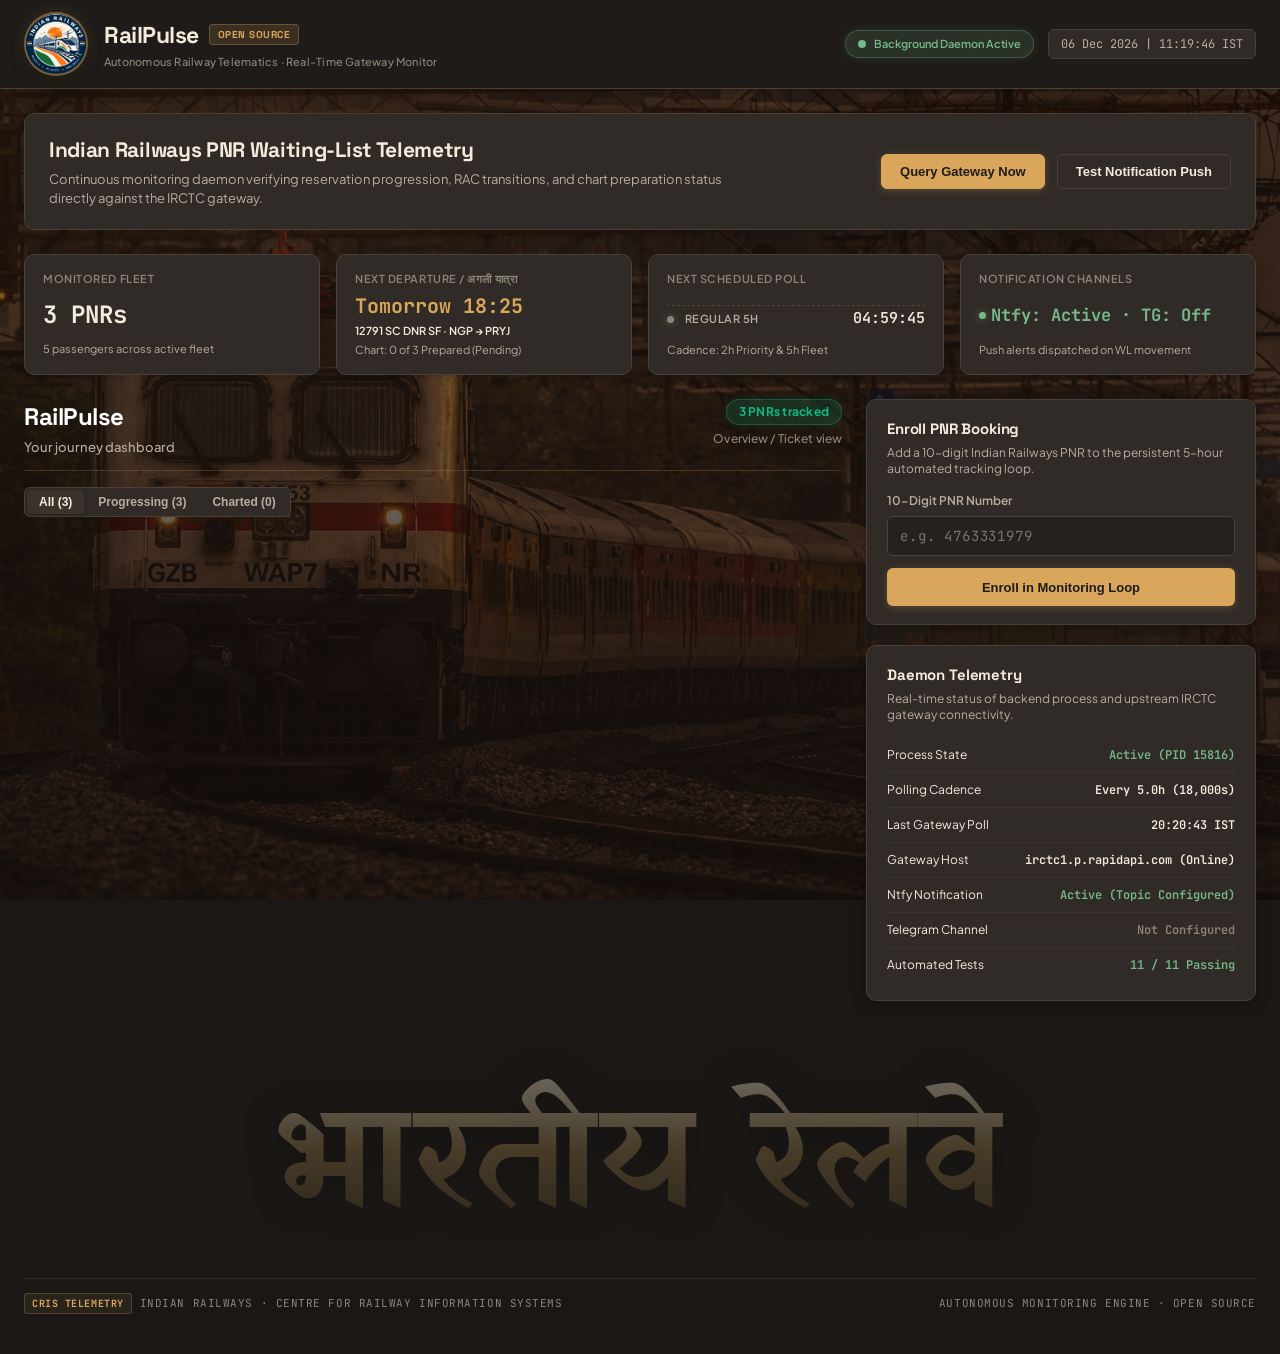
==== static/index.html @ 1b4af3bf "feat(telemetry): dual countdown timers (2h priority & 5h regular) with reload persistence" ====
<!DOCTYPE html>
<html lang="en">
<head>
  <meta charset="utf-8" />
  <meta name="viewport" content="width=device-width, initial-scale=1, shrink-to-fit=no" />
  <title>RailPulse — Autonomous Railway Telematics & PNR Monitor</title>
  <meta name="description" content="Production-grade autonomous telemetry and waiting-list progression monitor for Indian Railways." />
  <link rel="icon" href="/favicon.png" type="image/png" />
  <link rel="icon" href="/favicon.ico" type="image/x-icon" />
  <link rel="apple-touch-icon" href="/favicon.png" />
  <link rel="preconnect" href="https://fonts.googleapis.com">
  <link rel="preconnect" href="https://fonts.gstatic.com" crossorigin>
  <link href="https://fonts.googleapis.com/css2?family=Space+Grotesk:wght@500;600;700&family=Plus+Jakarta+Sans:wght@400;500;600;700;800&family=JetBrains+Mono:wght@400;500;600;700&family=Yatra+One&family=Noto+Sans+Devanagari:wght@400;600;700;800;900&family=Arimo:wght@400;700&family=Special+Elite&family=DotGothic16&display=swap" rel="stylesheet">
  <style>
    :root {
      /* Exact Warm Charcoal Palette */
      --bg-page: #24211E;
      --bg-header: #1E1B18;
      --bg-panel: #302B26;
      --bg-elevated: #3A332C;
      --border: #494037;
      --border-subtle: #3A332C;
      --text-primary: #F4EBDD;
      --text-secondary: #B9ADA0;
      --text-muted: #8F8477;
      --primary: #D9A65B;
      --primary-hover: #E5B66F;
      --primary-glow: rgba(217, 166, 91, 0.12);
      --status-healthy: #76B88A;
      --status-healthy-bg: rgba(118, 184, 138, 0.14);
      --status-warning: #E2B86B;
      --status-warning-bg: rgba(226, 184, 107, 0.14);
      --status-error: #D97868;
      --status-error-bg: rgba(217, 120, 104, 0.14);
      --font-display: 'Space Grotesk', 'Plus Jakarta Sans', -apple-system, BlinkMacSystemFont, sans-serif;
      --font-sans: 'Plus Jakarta Sans', -apple-system, BlinkMacSystemFont, "Segoe UI", Roboto, sans-serif;
      --font-mono: 'JetBrains Mono', ui-monospace, SFMono-Regular, Menlo, Monaco, Consolas, monospace;
      --radius-sm: 6px;
      --radius-md: 10px;
      --radius-lg: 14px;
    }

    * {
      box-sizing: border-box;
      margin: 0;
      padding: 0;
    }

    body {
      background-color: #1A1715;
      color: var(--text-primary);
      font-family: var(--font-sans);
      min-height: 100vh;
      line-height: 1.5;
      -webkit-font-smoothing: antialiased;
      position: relative;
    }

    /* Fixed Cinematic Indian Railways Background (Still & Covered) */
    .railway-backdrop {
      position: fixed;
      top: 0;
      left: 0;
      width: 100vw;
      height: 100vh;
      z-index: -10;
      pointer-events: none;
      background-image: 
        linear-gradient(rgba(35, 22, 14, 0.60), rgba(24, 18, 14, 0.74)),
        radial-gradient(ellipse 900px 700px at 15% 15%, rgba(217, 166, 91, 0.12) 0%, transparent 70%),
        url('/static/assets/railway-background.jpg');
      background-size: cover;
      background-position: center center;
      background-repeat: no-repeat;
      transform: translate3d(0, 0, 0);
      will-change: transform;
    }

    @media (max-width: 768px) {
      .railway-backdrop {
        background-position: 28% center;
      }
    }

    /* Keyboard Navigation & Skip Link */
    .skip-link {
      position: absolute;
      top: -50px;
      left: 16px;
      background: var(--primary);
      color: #FFFFFF;
      padding: 8px 16px;
      border-radius: var(--radius-sm);
      z-index: 1000;
      text-decoration: none;
      font-weight: 600;
      font-size: 13px;
      transition: top 0.2s;
    }
    .skip-link:focus {
      top: 16px;
    }

    a:focus-visible, button:focus-visible, input:focus-visible {
      outline: 2px solid var(--primary);
      outline-offset: 2px;
    }

    .app-shell {
      max-width: 1440px;
      margin: 0 auto;
      padding: 24px;
    }

    /* 1. Header & Prominent Branding */
    .app-header {
      background-color: var(--bg-header);
      border-bottom: 1px solid var(--border);
      position: sticky;
      top: 0;
      z-index: 100;
      backdrop-filter: blur(8px);
      box-shadow: 0 4px 20px rgba(0, 0, 0, 0.25);
    }
    .header-inner {
      max-width: 1440px;
      margin: 0 auto;
      padding: 12px 24px;
      display: flex;
      align-items: center;
      justify-content: space-between;
      gap: 16px;
    }
    .brand-group {
      display: flex;
      align-items: center;
      gap: 16px;
      text-decoration: none;
    }
    .brand-icon-wrapper {
      position: relative;
      display: flex;
      align-items: center;
      justify-content: center;
    }
    .brand-icon {
      width: 64px;
      height: 64px;
      border-radius: 50%;
      object-fit: cover;
      background: var(--bg-elevated);
      border: 2px solid rgba(217, 166, 91, 0.4);
      box-shadow: 0 0 16px rgba(217, 166, 91, 0.18), 0 4px 12px rgba(0, 0, 0, 0.5);
      flex-shrink: 0;
      transition: transform 0.25s cubic-bezier(0.16, 1, 0.3, 1), filter 0.25s ease, border-color 0.25s ease;
    }
    .brand-group:hover .brand-icon {
      transform: scale(1.04);
      filter: brightness(1.1);
      border-color: rgba(217, 166, 91, 0.7);
    }
    .brand-text-block {
      display: flex;
      flex-direction: column;
      gap: 2px;
    }
    .brand-title {
      font-family: var(--font-display);
      font-size: 23px;
      font-weight: 700;
      color: var(--text-primary);
      letter-spacing: -0.02em;
      display: flex;
      align-items: center;
      gap: 10px;
    }
    .brand-badge {
      font-size: 10px;
      font-weight: 700;
      background: rgba(217, 166, 91, 0.15);
      color: var(--primary);
      border: 1px solid rgba(217, 166, 91, 0.3);
      padding: 2px 8px;
      border-radius: 4px;
      letter-spacing: 0.05em;
      text-transform: uppercase;
    }
    .brand-subtext {
      font-size: 11px;
      font-weight: 500;
      color: var(--text-muted);
      letter-spacing: 0.02em;
    }
    .header-meta {
      display: flex;
      align-items: center;
      gap: 14px;
    }
    .daemon-indicator {
      display: inline-flex;
      align-items: center;
      gap: 8px;
      background: var(--status-healthy-bg);
      border: 1px solid rgba(118, 184, 138, 0.3);
      color: var(--status-healthy);
      font-size: 11px;
      font-weight: 600;
      padding: 5px 12px;
      border-radius: 9999px;
      white-space: nowrap;
      box-shadow: 0 0 10px rgba(118, 184, 138, 0.15);
    }
    .daemon-dot {
      width: 8px;
      height: 8px;
      background: var(--status-healthy);
      border-radius: 50%;
      flex-shrink: 0;
      animation: daemonPulse 2.8s infinite ease-in-out;
    }
    @keyframes daemonPulse {
      0%, 100% { opacity: 1; transform: scale(1); box-shadow: 0 0 0 0 rgba(118, 184, 138, 0.5); }
      50% { opacity: 0.7; transform: scale(0.9); box-shadow: 0 0 0 4px rgba(118, 184, 138, 0); }
    }
    .daemon-text-short {
      display: none;
    }
    .clock-display {
      font-family: var(--font-mono);
      font-size: 12px;
      color: var(--text-secondary);
      background: var(--bg-panel);
      border: 1px solid var(--border);
      padding: 5px 12px;
      border-radius: var(--radius-sm);
      white-space: nowrap;
    }

    /* 2. Page Entrance Stagger Animation Sequence */
    .animate-entrance {
      opacity: 0;
      animation: fadeInUp 0.35s cubic-bezier(0.16, 1, 0.3, 1) forwards;
    }
    .delay-1 { animation-delay: 0.05s; }
    .delay-2 { animation-delay: 0.12s; }
    .delay-3 { animation-delay: 0.18s; }
    .delay-4 { animation-delay: 0.24s; }
    .delay-5 { animation-delay: 0.30s; }
    .delay-6 { animation-delay: 0.36s; }
    .delay-7 { animation-delay: 0.42s; }

    @keyframes fadeInUp {
      from {
        opacity: 0;
        transform: translateY(10px);
      }
      to {
        opacity: 1;
        transform: translateY(0);
      }
    }

    /* 3. Operational Intro */
    .dashboard-intro {
      background: var(--bg-panel);
      border: 1px solid var(--border);
      border-radius: var(--radius-md);
      padding: 20px 24px;
      margin-bottom: 24px;
      display: flex;
      align-items: center;
      justify-content: space-between;
      gap: 24px;
      box-shadow: 0 4px 16px rgba(0, 0, 0, 0.2);
    }
    .intro-text h1 {
      font-family: var(--font-display);
      font-size: 21px;
      font-weight: 700;
      color: var(--text-primary);
      margin-bottom: 4px;
      letter-spacing: -0.015em;
    }
    .intro-text p {
      font-size: 13px;
      color: var(--text-secondary);
      max-width: 680px;
      line-height: 1.5;
    }
    .intro-actions {
      display: flex;
      align-items: center;
      gap: 12px;
      flex-shrink: 0;
    }
    .btn {
      display: inline-flex;
      align-items: center;
      justify-content: center;
      gap: 8px;
      font-size: 13px;
      font-weight: 600;
      padding: 9px 18px;
      border-radius: var(--radius-sm);
      cursor: pointer;
      border: 1px solid transparent;
      transition: all 0.18s ease;
      white-space: nowrap;
    }
    .btn-primary {
      background: var(--primary);
      color: #1E1B18;
      border-color: var(--primary);
      box-shadow: 0 2px 8px rgba(217, 166, 91, 0.25);
    }
    .btn-primary:hover:not(:disabled) {
      background: var(--primary-hover);
      box-shadow: 0 4px 14px rgba(217, 166, 91, 0.4);
      transform: translateY(-1px);
    }
    .btn-secondary {
      background: transparent;
      color: var(--text-primary);
      border-color: var(--border);
    }
    .btn-secondary:hover:not(:disabled) {
      background: var(--bg-elevated);
      border-color: #5A4F44;
      transform: translateY(-1px);
    }
    .btn:disabled {
      opacity: 0.6;
      cursor: not-allowed;
      transform: none !important;
    }

    /* 4. KPI Metrics Bar with Hover Lift */
    .metrics-bar {
      display: grid;
      grid-template-columns: repeat(4, 1fr);
      gap: 16px;
      margin-bottom: 24px;
    }
    .metric-card {
      background: var(--bg-panel);
      border: 1px solid var(--border);
      border-radius: var(--radius-md);
      padding: 16px 18px;
      display: flex;
      flex-direction: column;
      justify-content: space-between;
      transition: transform 0.2s ease, border-color 0.2s ease, box-shadow 0.2s ease;
      box-shadow: 0 2px 8px rgba(0, 0, 0, 0.18);
    }
    @media (hover: hover) {
      .metric-card:hover {
        transform: translateY(-2px);
        border-color: #5A4F44;
        box-shadow: 0 8px 24px rgba(0, 0, 0, 0.35);
      }
    }
    .metric-header {
      display: flex;
      align-items: center;
      justify-content: space-between;
      margin-bottom: 8px;
    }
    .metric-label {
      font-size: 11px;
      font-weight: 600;
      color: var(--text-muted);
      text-transform: uppercase;
      letter-spacing: 0.05em;
    }
    .metric-value {
      font-size: 24px;
      font-weight: 700;
      font-family: var(--font-mono);
      color: var(--text-primary);
      line-height: 1.1;
      transition: color 0.3s ease;
    }
    .metric-desc {
      font-size: 11px;
      color: var(--text-secondary);
      margin-top: 6px;
    }
    .channel-dot {
      display: inline-block;
      width: 7px;
      height: 7px;
      border-radius: 50%;
      background: var(--status-healthy);
      box-shadow: 0 0 8px rgba(118, 184, 138, 0.5);
      margin-right: 5px;
    }

    /* 5. Dashboard Two-Column Grid */
    .dashboard-layout {
      display: grid;
      grid-template-columns: minmax(0, 1fr) 390px;
      gap: 24px;
      align-items: start;
    }

    /* Fleet Header & Filters */
    .fleet-header {
      display: flex;
      align-items: center;
      justify-content: space-between;
      margin-bottom: 16px;
      gap: 16px;
    }
    .fleet-title {
      font-size: 16px;
      font-weight: 700;
      color: var(--text-primary);
    }
    .filter-group {
      display: flex;
      background: var(--bg-panel);
      border: 1px solid var(--border);
      border-radius: var(--radius-sm);
      padding: 2px;
      gap: 2px;
    }
    .filter-btn {
      background: transparent;
      border: none;
      color: var(--text-secondary);
      font-size: 12px;
      font-weight: 600;
      padding: 5px 12px;
      border-radius: 4px;
      cursor: pointer;
      transition: all 0.15s ease;
    }
    .filter-btn.active {
      background: var(--bg-elevated);
      color: var(--text-primary);
      box-shadow: 0 1px 4px rgba(0, 0, 0, 0.2);
    }
    .filter-btn:hover:not(.active) {
      color: var(--text-primary);
    }

    /* 6. Authentic Indian Railways PRS Ticket Styles */
    :root {
      --t-blue: #163f96;
      --t-red: #b32d20;
      --t-blue1: #a9c8ec;
      --t-blue2: #cfe0f3;
      --t-blue2b: #bcd5ee;
      --t-yellow: #f6c21c;
      --t-ink: #071530;
      --t-bg: #fbfbf8;
    }

    /* PNR Overview Dashboard (Layer A) */
    .pnr-overview-section {
      margin-bottom: 24px;
    }
    .overview-header {
      display: flex;
      align-items: flex-start;
      justify-content: space-between;
      margin-bottom: 12px;
      gap: 16px;
    }
    .overview-title-group {
      display: flex;
      flex-direction: column;
      gap: 3px;
    }
    .overview-brand-title {
      font-family: var(--font-display);
      font-size: 24px;
      font-weight: 700;
      color: #FFFFFF;
      letter-spacing: -0.02em;
    }
    .overview-subtitle {
      font-size: 13px;
      color: var(--text-secondary);
      font-weight: 500;
    }
    .overview-meta-group {
      display: flex;
      flex-direction: column;
      align-items: flex-end;
      gap: 5px;
    }
    .tracked-pill {
      background: rgba(16, 185, 129, 0.16);
      color: #10B981;
      border: 1px solid rgba(16, 185, 129, 0.32);
      font-size: 12px;
      font-weight: 700;
      padding: 3px 12px;
      border-radius: 9999px;
      letter-spacing: 0.02em;
      display: inline-flex;
      align-items: center;
      box-shadow: 0 0 10px rgba(16, 185, 129, 0.12);
    }
    .overview-mode-label {
      font-size: 12px;
      color: var(--text-muted);
      font-weight: 500;
      letter-spacing: 0.01em;
    }
    .overview-divider {
      height: 1px;
      background: rgba(217, 166, 91, 0.22);
      margin-bottom: 16px;
    }
    .overview-filter-bar {
      display: flex;
      justify-content: flex-start;
      margin-bottom: 16px;
    }

    /* PNR Overview Responsive Grid */
    .pnr-overview-grid {
      display: grid;
      grid-template-columns: repeat(3, minmax(0, 1fr));
      gap: 16px;
      margin-bottom: 24px;
    }
    @media (max-width: 1080px) {
      .pnr-overview-grid {
        grid-template-columns: repeat(2, minmax(0, 1fr));
      }
    }
    @media (max-width: 680px) {
      .pnr-overview-grid {
        grid-template-columns: 1fr;
      }
    }

    /* PNR Compact Card (Reference: Screenshot 2026-10-16 121500) */
    .pnr-card {
      background: #24201C;
      border: 1px solid #3E372E;
      border-radius: 10px;
      padding: 18px 20px;
      display: flex;
      flex-direction: column;
      justify-content: space-between;
      box-shadow: 0 4px 18px rgba(0, 0, 0, 0.35);
      transition: transform 0.2s cubic-bezier(0.16, 1, 0.3, 1), border-color 0.2s ease, box-shadow 0.2s ease;
      position: relative;
    }
    .pnr-card:hover {
      transform: translateY(-2px);
      border-color: rgba(217, 166, 91, 0.45);
      box-shadow: 0 8px 24px rgba(0, 0, 0, 0.55), 0 0 12px rgba(217, 166, 91, 0.12);
    }
    .pnr-card.is-confirmed {
      border-left: 3px solid var(--status-healthy);
    }
    .pnr-card-header {
      display: flex;
      align-items: center;
      justify-content: space-between;
      margin-bottom: 8px;
    }
    .pnr-label {
      font-size: 13px;
      font-weight: 700;
      color: var(--primary); /* #D9A65B */
      letter-spacing: 0.04em;
      text-transform: uppercase;
    }
    .pnr-header-right {
      display: flex;
      align-items: center;
      gap: 8px;
    }
    .pnr-number-muted {
      font-family: var(--font-mono);
      font-size: 11px;
      color: var(--text-muted);
    }
    .btn-card-del {
      background: transparent;
      border: none;
      color: var(--text-muted);
      cursor: pointer;
      padding: 4px;
      border-radius: 4px;
      display: flex;
      align-items: center;
      justify-content: center;
      transition: color 0.15s, background-color 0.15s;
    }
    .btn-card-del:hover {
      color: var(--status-error);
      background: var(--status-error-bg);
    }
    .pnr-route {
      font-family: var(--font-display);
      font-size: 22px;
      font-weight: 700;
      color: #F4EBDD;
      margin-bottom: 4px;
      letter-spacing: -0.01em;
      display: flex;
      align-items: center;
      gap: 8px;
    }
    .pnr-train-info {
      font-size: 11px;
      color: var(--text-secondary);
      margin-bottom: 14px;
      white-space: nowrap;
      overflow: hidden;
      text-overflow: ellipsis;
    }
    .pnr-status-group {
      margin-bottom: 16px;
    }
    .pnr-current-status {
      font-family: var(--font-display);
      font-size: 18px;
      font-weight: 700;
      color: var(--primary);
      margin-bottom: 2px;
      letter-spacing: -0.01em;
    }
    .pnr-current-status.is-cnf {
      color: var(--status-healthy);
    }
    .pnr-movement-text {
      font-size: 12.5px;
      color: var(--text-secondary);
      font-weight: 500;
    }
    .pnr-movement-text.has-gain {
      color: var(--status-healthy);
    }
    .pnr-berth-badge {
      display: inline-flex;
      align-items: center;
      gap: 6px;
      margin-top: 6px;
      padding: 3px 8px;
      border-radius: 4px;
      background: rgba(118, 184, 138, 0.12);
      border: 1px solid rgba(118, 184, 138, 0.3);
      color: var(--status-healthy);
      font-size: 11px;
      font-weight: 700;
      letter-spacing: 0.02em;
    }
    .pnr-berth-badge.badge-pending {
      background: rgba(226, 184, 107, 0.12);
      border-color: rgba(226, 184, 107, 0.3);
      color: var(--primary);
    }
    .pnr-cadence-badge {
      display: inline-flex;
      align-items: center;
      gap: 5px;
      margin-top: 6px;
      margin-left: 6px;
      padding: 3px 8px;
      border-radius: 4px;
      font-size: 11px;
      font-weight: 700;
      letter-spacing: 0.02em;
    }
    .pnr-cadence-badge.cadence-priority {
      background: rgba(235, 87, 87, 0.14);
      border: 1px solid rgba(235, 87, 87, 0.4);
      color: #FF7B7B;
    }
    .pnr-cadence-badge.cadence-standard {
      background: rgba(160, 160, 160, 0.1);
      border: 1px solid rgba(160, 160, 160, 0.25);
      color: var(--text-secondary);
    }
    .pnr-card-actions {
      display: flex;
      gap: 8px;
      margin-top: 10px;
    }
    .btn-view-ticket {
      flex: 1;
      background: var(--primary); /* #D9A65B */
      color: #1A1816;
      border: none;
      border-radius: 6px;
      padding: 9px 12px;
      font-size: 13px;
      font-weight: 700;
      cursor: pointer;
      letter-spacing: 0.02em;
      transition: background-color 0.18s, transform 0.15s, box-shadow 0.18s;
      text-align: center;
      display: flex;
      align-items: center;
      justify-content: center;
      gap: 6px;
    }
    .btn-view-ticket:hover {
      background: var(--primary-hover);
      box-shadow: 0 4px 14px rgba(217, 166, 91, 0.35);
      transform: translateY(-1px);
    }
    .btn-view-ticket:active {
      transform: translateY(0);
    }
    .btn-card-seatmap {
      background: rgba(217, 166, 91, 0.12);
      color: var(--primary);
      border: 1px solid rgba(217, 166, 91, 0.35);
      border-radius: 6px;
      padding: 9px 12px;
      font-size: 12px;
      font-weight: 700;
      cursor: pointer;
      transition: all 0.18s ease;
      display: inline-flex;
      align-items: center;
      gap: 5px;
      white-space: nowrap;
    }
    .btn-card-seatmap:hover {
      background: var(--primary);
      color: #1A1816;
      border-color: var(--primary);
      transform: translateY(-1px);
    }

    /* Cabin Blueprint Viewer in Ticket Modal */
    .modal-tab-nav {
      display: flex;
      align-items: center;
      gap: 8px;
      padding: 8px 16px;
      background: #1C1916;
      border-bottom: 1px solid var(--border);
    }
    .modal-view-mode-btn {
      background: transparent;
      border: 1px solid transparent;
      color: var(--text-secondary);
      font-size: 12px;
      font-weight: 600;
      padding: 4px 12px;
      border-radius: 4px;
      cursor: pointer;
      transition: all 0.15s ease;
      display: inline-flex;
      align-items: center;
      gap: 6px;
    }
    .modal-view-mode-btn.active {
      background: var(--bg-elevated);
      color: var(--primary);
      border-color: rgba(217, 166, 91, 0.3);
    }
    .cabin-blueprint-container {
      width: 100%;
      max-width: 860px;
      background: #1A1715;
      border: 1px solid var(--border);
      border-radius: var(--radius-md);
      padding: 24px;
      margin: 12px auto;
      box-shadow: 0 8px 28px rgba(0, 0, 0, 0.5);
    }
    .blueprint-header {
      display: flex;
      align-items: flex-start;
      justify-content: space-between;
      gap: 16px;
      border-bottom: 1px solid var(--border);
      padding-bottom: 14px;
      margin-bottom: 18px;
    }
    .blueprint-title {
      font-family: var(--font-display);
      font-size: 18px;
      font-weight: 700;
      color: var(--text-primary);
    }
    .blueprint-subtitle {
      font-size: 12px;
      color: var(--text-secondary);
      margin-top: 2px;
    }
    .blueprint-proximity-badge {
      display: inline-flex;
      align-items: center;
      gap: 6px;
      padding: 4px 10px;
      border-radius: 4px;
      font-size: 11px;
      font-weight: 600;
      font-family: var(--font-mono);
      background: rgba(118, 184, 138, 0.12);
      border: 1px solid rgba(118, 184, 138, 0.3);
      color: var(--status-healthy);
    }
    .blueprint-proximity-badge.is-split {
      background: rgba(226, 184, 107, 0.12);
      border-color: rgba(226, 184, 107, 0.3);
      color: var(--primary);
    }
    .blueprint-bay-visual {
      background: #24201C;
      border: 1px solid rgba(217, 166, 91, 0.25);
      border-radius: 8px;
      padding: 20px;
      position: relative;
    }
    .blueprint-track-indicator {
      display: flex;
      justify-content: space-between;
      font-size: 11px;
      font-family: var(--font-mono);
      color: var(--text-muted);
      letter-spacing: 0.05em;
      margin-bottom: 12px;
      padding-bottom: 8px;
      border-bottom: 1px dashed rgba(217, 166, 91, 0.2);
    }
    .bay-grid {
      display: grid;
      gap: 12px;
      align-items: center;
    }
    .bay-grid-8 {
      grid-template-columns: repeat(3, 1fr) 40px repeat(1, 1.2fr);
    }
    .bay-grid-9 {
      grid-template-columns: repeat(3, 1fr) 30px repeat(1, 1.2fr);
    }
    .bay-grid-6 {
      grid-template-columns: repeat(2, 1fr) 50px repeat(1, 1.2fr);
    }
    .berth-box {
      background: #2F2A25;
      border: 1px solid #4A423A;
      border-radius: 6px;
      padding: 10px 8px;
      text-align: center;
      transition: all 0.2s ease;
      position: relative;
    }
    .berth-box.is-user-seat {
      background: rgba(217, 166, 91, 0.2);
      border: 2px solid var(--primary);
      box-shadow: 0 0 14px rgba(217, 166, 91, 0.35);
    }
    .berth-num {
      font-family: var(--font-mono);
      font-size: 16px;
      font-weight: 700;
      color: var(--text-primary);
    }
    .berth-box.is-user-seat .berth-num {
      color: var(--primary);
    }
    .berth-tag {
      font-size: 10px;
      font-weight: 700;
      text-transform: uppercase;
      letter-spacing: 0.04em;
      color: var(--text-secondary);
      margin-top: 3px;
    }
    .berth-box.is-user-seat .berth-tag {
      color: #F4EBDD;
    }
    .aisle-corridor {
      height: 100%;
      min-height: 80px;
      display: flex;
      flex-direction: column;
      align-items: center;
      justify-content: center;
      font-size: 10px;
      font-family: var(--font-mono);
      color: var(--text-muted);
      letter-spacing: 0.1em;
      writing-mode: vertical-rl;
      text-orientation: mixed;
      border-left: 1px dashed rgba(255, 255, 255, 0.1);
      border-right: 1px dashed rgba(255, 255, 255, 0.1);
      padding: 6px 0;
    }
    .blueprint-legend {
      display: flex;
      align-items: center;
      gap: 16px;
      margin-top: 16px;
      font-size: 11px;
      color: var(--text-secondary);
      flex-wrap: wrap;
    }
    .legend-item {
      display: flex;
      align-items: center;
      gap: 6px;
    }
    .legend-swatch {
      width: 14px;
      height: 14px;
      border-radius: 3px;
      border: 1px solid var(--border);
    }
    .legend-swatch.active {
      background: rgba(217, 166, 91, 0.25);
      border-color: var(--primary);
    }
    .legend-swatch.other {
      background: #2F2A25;
      border-color: #4A423A;
    }

    /* Full PRS Ticket Viewer Modal (Layer B) */
    .ticket-modal-backdrop {
      position: fixed;
      inset: 0;
      z-index: 1000;
      background: rgba(14, 13, 12, 0.88);
      backdrop-filter: blur(8px);
      -webkit-backdrop-filter: blur(8px);
      display: flex;
      align-items: center;
      justify-content: center;
      padding: 20px;
      overflow-y: auto;
      animation: fadeInModal 0.2s ease-out;
    }
    @keyframes fadeInModal {
      from { opacity: 0; }
      to { opacity: 1; }
    }
    .ticket-modal-container {
      background: #1E1B18;
      border: 1px solid var(--border);
      border-radius: 12px;
      width: 100%;
      max-width: 1260px;
      box-shadow: 0 24px 60px rgba(0, 0, 0, 0.8), 0 0 0 1px rgba(217, 166, 91, 0.2);
      display: flex;
      flex-direction: column;
      overflow: hidden;
      max-height: 94vh;
    }
    .ticket-modal-header {
      padding: 14px 20px;
      background: #282420;
      border-bottom: 1px solid var(--border);
      display: flex;
      align-items: center;
      justify-content: space-between;
      gap: 16px;
      flex-wrap: wrap;
    }
    .modal-header-left {
      display: flex;
      align-items: center;
      gap: 12px;
    }
    .modal-title {
      font-size: 15px;
      font-weight: 700;
      color: var(--text-primary);
    }
    .modal-pnr-badge {
      font-family: var(--font-mono);
      font-size: 12px;
      font-weight: 700;
      color: var(--primary);
      background: rgba(217, 166, 91, 0.15);
      border: 1px solid rgba(217, 166, 91, 0.3);
      padding: 2px 8px;
      border-radius: 4px;
    }
    .modal-pnr-switcher {
      display: flex;
      align-items: center;
      gap: 6px;
      flex-wrap: wrap;
    }
    .modal-tab-btn {
      background: #1E1B18;
      border: 1px solid var(--border);
      color: var(--text-secondary);
      font-size: 12px;
      font-weight: 600;
      padding: 5px 12px;
      border-radius: 6px;
      cursor: pointer;
      transition: all 0.15s ease;
    }
    .modal-tab-btn:hover {
      color: var(--text-primary);
      border-color: var(--primary);
    }
    .modal-tab-btn.active {
      background: rgba(217, 166, 91, 0.18);
      color: var(--primary);
      border-color: rgba(217, 166, 91, 0.5);
      box-shadow: 0 0 8px rgba(217, 166, 91, 0.15);
    }
    .btn-modal-close {
      background: transparent;
      border: none;
      color: var(--text-secondary);
      cursor: pointer;
      padding: 6px;
      border-radius: 6px;
      display: flex;
      align-items: center;
      justify-content: center;
      transition: color 0.15s, background-color 0.15s;
    }
    .btn-modal-close:hover {
      color: #FFFFFF;
      background: rgba(255, 255, 255, 0.1);
    }
    .ticket-modal-body {
      padding: 16px;
      background: #141311;
      overflow-y: auto;
      overflow-x: hidden;
      display: flex;
      justify-content: center;
      align-items: flex-start;
      min-height: 300px;
    }
    .modal-scaler-wrap {
      width: 100%;
      display: flex;
      justify-content: center;
    }
    .ticket-modal-footer {
      padding: 12px 20px;
      background: #282420;
      border-top: 1px solid var(--border);
      display: flex;
      align-items: center;
      justify-content: space-between;
      gap: 16px;
      flex-wrap: wrap;
    }
    .modal-footer-info {
      font-size: 12px;
      color: var(--text-secondary);
    }
    .modal-footer-actions {
      display: flex;
      align-items: center;
      gap: 10px;
    }
    .btn-modal-delete {
      background: transparent;
      border: 1px solid rgba(217, 120, 104, 0.4);
      color: var(--status-error);
      padding: 6px 12px;
      border-radius: 6px;
      font-size: 12px;
      font-weight: 600;
      cursor: pointer;
      display: inline-flex;
      align-items: center;
      gap: 6px;
      transition: all 0.15s ease;
    }
    .btn-modal-delete:hover {
      background: var(--status-error-bg);
      border-color: var(--status-error);
    }
    .btn-modal-primary {
      background: var(--primary);
      color: #1A1816;
      border: none;
      padding: 6px 16px;
      border-radius: 6px;
      font-size: 12px;
      font-weight: 700;
      cursor: pointer;
      transition: background-color 0.15s;
    }
    .btn-modal-primary:hover {
      background: var(--primary-hover);
    }

    .booking-card {
      position: relative;
      background: var(--bg-panel);
      border: 1px solid var(--border);
      border-radius: var(--radius-md);
      margin-bottom: 24px;
      overflow: hidden;
      box-shadow: 0 8px 24px rgba(0, 0, 0, 0.35);
      transition: transform 0.22s cubic-bezier(0.16, 1, 0.3, 1), box-shadow 0.22s ease, border-color 0.22s ease;
    }
    .booking-card:hover {
      transform: translateY(-3px);
      box-shadow: 0 16px 36px rgba(0, 0, 0, 0.55), 0 0 0 1px rgba(217, 166, 91, 0.25);
      border-color: #5A4F44;
    }
    .booking-card.is-confirmed {
      border-left: 3px solid var(--status-healthy);
    }

    /* Ticket Header Toolbar */
    .ticket-card-toolbar {
      display: flex;
      justify-content: space-between;
      align-items: center;
      padding: 10px 16px;
      background: var(--bg-elevated);
      border-bottom: 1px solid var(--border);
      flex-wrap: wrap;
      gap: 10px;
    }
    .ticket-card-title-group {
      display: flex;
      align-items: center;
      gap: 10px;
    }
    .ticket-pnr-badge {
      font-family: var(--font-mono);
      font-weight: 700;
      font-size: 13px;
      color: var(--primary);
      background: rgba(217, 166, 91, 0.15);
      border: 1px solid rgba(217, 166, 91, 0.3);
      padding: 3px 8px;
      border-radius: 4px;
      letter-spacing: 0.05em;
    }
    .ticket-train-title {
      font-size: 13px;
      font-weight: 700;
      color: var(--text-primary);
    }
    .ticket-card-status-badges {
      display: flex;
      align-items: center;
      gap: 8px;
    }

    /* Responsive Scaled Ticket Wrapper (Complements Cream Paper) */
    .ticket-scaler-wrap {
      width: 100%;
      overflow: hidden;
      position: relative;
      background: #282420;
      display: flex;
      justify-content: center;
      padding: 12px 0;
    }
    .ticket-viewport {
      position: relative;
      width: 100%;
      max-width: 1200px;
      transform-origin: top center;
    }
    .ticket-box {
      position: relative;
      width: 1200px;
      height: 675px;
      background: var(--t-bg);
      transform-origin: top left;
      color: #1b3f8f;
      overflow: hidden;
      border: 1px solid #bbb;
      margin: 0 auto;
      box-shadow: 0 4px 20px rgba(0,0,0,0.4);
      user-select: text;
    }
    .ticket-box .abs {
      position: absolute;
    }
    .ticket-box .dm {
      font-family: 'DotGothic16', 'Special Elite', 'Courier New', monospace;
      color: var(--t-ink);
      letter-spacing: 0.5px;
      opacity: 1;
      font-weight: 700;
      z-index: 10;
    }
    .ticket-box .hi {
      font-family: 'Noto Sans Devanagari', sans-serif;
      color: var(--t-red);
      font-weight: 700;
      z-index: 10;
    }
    .ticket-box .lbl {
      font-weight: 700;
      font-size: 14px;
      line-height: 15px;
      color: var(--t-blue);
      text-align: center;
      z-index: 10;
    }
    .ticket-box .lbl .h {
      display: block;
      font-family: 'Noto Sans Devanagari', sans-serif;
      color: var(--t-red);
      font-size: 14px;
    }

    /* Tractor feed perforations */
    .ticket-box .hole {
      position: absolute;
      width: 24px;
      height: 22px;
      border-radius: 48% 52% 55% 45%/52% 46% 54% 48%;
      background: #dcdcdc;
      border: 2px dashed #c4c4c4;
      box-shadow: inset 2px 2px 5px #999, 0 0 3px rgba(0,0,0,.25);
    }
    .ticket-box .rail {
      left: 62px;
      transform: rotate(-90deg);
      transform-origin: left top;
      top: 585px;
      font-weight: 700;
      font-size: 14px;
      color: var(--t-blue);
      letter-spacing: 0.5px;
      white-space: nowrap;
    }

    /* Header Bar */
    .ticket-box .head {
      left: 80px;
      top: 28px;
      width: 866px;
      height: 44px;
      background: var(--t-blue);
    }
    .ticket-box .head .hi2 {
      position: absolute;
      left: 142px;
      top: 5px;
      color: #fff;
      font-family: 'Noto Sans Devanagari', sans-serif;
      font-size: 26px;
      font-weight: 700;
    }
    .ticket-box .head .en {
      position: absolute;
      left: 543px;
      top: 6px;
      color: #fff;
      font-size: 26px;
      font-weight: 700;
      letter-spacing: 1px;
    }
    .ticket-box .emblem {
      left: 478px;
      top: 20px;
      width: 70px;
      height: 70px;
      border-radius: 50%;
      background: #fff;
      border: 3px solid #e8821c;
      display: flex;
      align-items: center;
      justify-content: center;
      text-align: center;
      font-size: 9px;
      color: #b44;
      font-weight: 700;
      line-height: 10px;
      z-index: 10;
    }

    /* Blue info block */
    .ticket-box .blue1 {
      left: 80px;
      top: 72px;
      width: 866px;
      height: 112px;
      background: var(--t-blue1);
    }
    .ticket-box .yellow {
      left: 80px;
      top: 140px;
      width: 220px;
      height: 42px;
      background: var(--t-yellow);
    }
    .ticket-box .white-r {
      left: 300px;
      top: 140px;
      width: 520px;
      height: 42px;
      background: #fafafa;
    }
    .ticket-box .line {
      background: var(--t-blue);
    }

    .ticket-box .blue2 {
      left: 80px;
      top: 182px;
      width: 866px;
      height: 112px;
      background: var(--t-blue2);
    }
    .ticket-box .blue2b {
      left: 186px;
      top: 182px;
      width: 760px;
      height: 112px;
      background: var(--t-blue2b);
    }

    .ticket-box .ticketno {
      font-size: 36px;
      letter-spacing: 4px;
      color: #222;
      font-family: 'Special Elite', monospace;
    }

    /* Ad column */
    .ticket-box .ad {
      left: 950px;
      top: 28px;
      width: 196px;
      height: 552px;
      background: linear-gradient(180deg, #f6a24c 0, #fbe3c4 22%, #fff 40%, #fff 80%, #e8f2e2 100%);
      border-left: 1px solid #e9b98a;
    }
    .ticket-box .ad .q {
      position: absolute;
      left: 0;
      right: 0;
      text-align: center;
      font-weight: 700;
      font-size: 26px;
      line-height: 34px;
      color: #1b3f8f;
      letter-spacing: 0.5px;
      font-family: 'Arimo', sans-serif;
    }
    .ticket-box .ad .r {
      color: #a01818;
    }
    .ticket-box .ad .small {
      position: absolute;
      left: 0;
      right: 0;
      text-align: center;
      font-size: 12.5px;
      color: #222;
      line-height: 19px;
    }

    /* Bottom banner */
    .ticket-box .bn {
      left: 80px;
      top: 578px;
      width: 866px;
      height: 76px;
      background: linear-gradient(90deg, #f6a24c 0, #fff3e2 18%, #fff 40%);
    }
    .ticket-box .bn .big {
      position: absolute;
      left: 97px;
      top: 20px;
      font-size: 46px;
      font-weight: 700;
      color: #222;
      letter-spacing: -1px;
      font-family: 'Arimo', sans-serif;
    }
    .ticket-box .bn .tag {
      position: absolute;
      left: 487px;
      top: 30px;
      font-size: 15px;
      font-weight: 700;
      color: #222;
      font-family: 'Arimo', sans-serif;
      letter-spacing: 0.2px;
      width: 380px;
      line-height: 18px;
    }

    /* Watermark circles */
    .ticket-box .wm {
      position: absolute;
      width: 80px;
      height: 80px;
      opacity: 0.08;
      pointer-events: none;
      z-index: 1;
    }
    .ticket-box .paper {
      inset: 0;
      pointer-events: none;
      z-index: 50;
      background:
        linear-gradient(90deg, rgba(0,0,0,0) 62%, rgba(0,0,0,0.06) 63%, rgba(0,0,0,0) 65%),
        url("data:image/svg+xml;utf8,<svg xmlns='http://www.w3.org/2000/svg' width='300' height='300'><filter id='n'><feTurbulence type='fractalNoise' baseFrequency='.9' numOctaves='2'/><feColorMatrix values='0 0 0 0 .4  0 0 0 0 .35  0 0 0 0 .25  0 0 0 .5 0'/></filter><rect width='300' height='300' filter='url(%23n)' opacity='.28'/></svg>");
      box-shadow: inset 0 0 60px rgba(190,150,60,.25), inset 0 0 8px rgba(120,90,30,.3);
      mix-blend-mode: multiply;
    }
    .ticket-box .watermark-stamp {
      inset: 0;
      z-index: 40;
      pointer-events: none;
      display: flex;
      align-items: center;
      justify-content: center;
      font: 700 84px 'Arimo', sans-serif;
      color: rgba(31, 74, 168, 0.08);
      transform: rotate(-16deg);
      letter-spacing: 8px;
      white-space: nowrap;
    }
    .ticket-box .watermark-stamp.is-charted {
      color: rgba(46, 125, 50, 0.12);
    }
    .ticket-box .logo-ph {
      position: absolute;
      border: 1.5px dashed #888;
      color: #666;
      font: 11px 'Arimo', sans-serif;
      display: flex;
      align-items: center;
      justify-content: center;
      text-align: center;
      background: rgba(255,255,255,.5);
    }

    .booking-card.is-confirmed {
      border-left-color: var(--status-healthy);
    }
    @media (hover: hover) {
      .booking-card:hover {
        transform: translateY(-3px);
        border-color: #5A4F44;
        border-left-color: var(--status-warning);
        box-shadow: 0 12px 32px -4px rgba(0, 0, 0, 0.5), 0 0 0 1px var(--primary-glow);
      }
      .booking-card.is-confirmed:hover {
        border-left-color: var(--status-healthy);
      }
    }

    /* Band A: Train Identity & Status */
    .card-group-a {
      padding: 12px 18px;
      background: var(--bg-elevated);
      border-bottom: 1px solid var(--border);
      display: flex;
      align-items: center;
      justify-content: space-between;
      gap: 14px;
      flex-wrap: wrap;
    }
    .train-meta-group {
      display: flex;
      align-items: center;
      gap: 8px;
      flex-wrap: wrap;
    }
    .train-code-badge {
      font-family: var(--font-mono);
      font-weight: 700;
      font-size: 12px;
      color: var(--primary);
      background: rgba(217, 166, 91, 0.14);
      padding: 2px 7px;
      border-radius: 4px;
      border: 1px solid rgba(217, 166, 91, 0.3);
    }
    .train-name-label {
      font-size: 13px;
      font-weight: 700;
      color: var(--text-primary);
    }
    .train-route-label {
      font-size: 12px;
      color: var(--text-secondary);
    }
    .train-spec-pill {
      font-size: 11px;
      font-weight: 500;
      color: var(--text-muted);
      background: var(--bg-panel);
      border: 1px solid var(--border);
      padding: 2px 7px;
      border-radius: 4px;
    }
    .status-badge-group {
      display: flex;
      align-items: center;
      gap: 8px;
    }
    .improvement-delta-badge {
      font-size: 11px;
      font-weight: 600;
      color: var(--status-healthy);
      background: var(--status-healthy-bg);
      border: 1px solid rgba(118, 184, 138, 0.3);
      padding: 2px 8px;
      border-radius: 4px;
      white-space: nowrap;
    }
    .status-current-pill {
      font-family: var(--font-mono);
      font-size: 12px;
      font-weight: 700;
      padding: 3px 9px;
      border-radius: 4px;
      letter-spacing: 0.02em;
      white-space: nowrap;
      transition: all 0.3s ease;
    }
    .status-amber {
      background: var(--status-warning-bg);
      color: var(--status-warning);
      border: 1px solid rgba(226, 184, 107, 0.3);
    }
    .status-green {
      background: var(--status-healthy-bg);
      color: var(--status-healthy);
      border: 1px solid rgba(118, 184, 138, 0.3);
    }
    /* Status update pulse effect */
    .status-updated-flash {
      animation: statusPulseFlash 1.6s ease forwards;
    }
    @keyframes statusPulseFlash {
      0% { transform: scale(1.08); box-shadow: 0 0 16px rgba(118, 184, 138, 0.6); }
      50% { transform: scale(1.02); box-shadow: 0 0 8px rgba(118, 184, 138, 0.3); }
      100% { transform: scale(1); box-shadow: none; }
    }

    /* Band B: Journey Route & Timetable (Visual Centerpiece) */
    .card-group-b {
      padding: 20px 22px;
      display: grid;
      grid-template-columns: minmax(130px, 1fr) auto minmax(130px, 1fr);
      align-items: center;
      gap: 24px;
      background: var(--bg-panel);
    }
    .station-node {
      min-width: 0;
    }
    .station-node.arrival {
      text-align: right;
    }
    .station-time {
      font-size: 26px;
      font-weight: 700;
      font-family: var(--font-mono);
      color: var(--text-primary);
      line-height: 1;
      letter-spacing: -0.02em;
    }
    .station-meta {
      display: flex;
      align-items: center;
      gap: 6px;
      margin-top: 5px;
    }
    .station-node.arrival .station-meta {
      justify-content: flex-end;
    }
    .station-code-badge {
      font-family: var(--font-mono);
      font-size: 11px;
      font-weight: 700;
      color: var(--primary);
      background: rgba(217, 166, 91, 0.12);
      border: 1px solid rgba(217, 166, 91, 0.3);
      padding: 1px 6px;
      border-radius: 3px;
    }
    .station-name {
      font-size: 13px;
      font-weight: 600;
      color: var(--text-primary);
      white-space: nowrap;
      overflow: hidden;
      text-overflow: ellipsis;
    }
    .station-date {
      font-size: 11px;
      color: var(--text-muted);
      margin-top: 3px;
    }

    /* SVG Railway Line Track with Moving Signal Highlight */
    .route-rail-block {
      display: flex;
      flex-direction: column;
      align-items: center;
      gap: 6px;
      min-width: 170px;
    }
    .route-duration-badge {
      display: flex;
      align-items: center;
      gap: 6px;
    }
    .route-duration-text {
      font-family: var(--font-mono);
      font-size: 12px;
      font-weight: 600;
      color: var(--text-secondary);
    }
    .overnight-pill {
      font-size: 10px;
      font-weight: 700;
      color: var(--status-warning);
      background: var(--status-warning-bg);
      border: 1px solid rgba(226, 184, 107, 0.3);
      padding: 1px 5px;
      border-radius: 3px;
    }
    .rail-track-svg {
      width: 160px;
      height: 18px;
    }
    /* Animated railway signal highlight moving across track */
    .rail-signal-beam {
      stroke-dasharray: 24 136;
      stroke-dashoffset: 160;
      animation: signalGlide 3.6s cubic-bezier(0.4, 0, 0.2, 1) infinite;
    }
    @keyframes signalGlide {
      0% { stroke-dashoffset: 160; opacity: 0; }
      15% { opacity: 0.9; }
      85% { opacity: 0.9; }
      100% { stroke-dashoffset: -24; opacity: 0; }
    }
    .route-transit-label {
      font-size: 10px;
      font-weight: 600;
      color: var(--text-muted);
      letter-spacing: 0.04em;
      text-transform: uppercase;
    }

    /* Band C: Lifecycle Progression & Technical Metadata */
    .card-group-c {
      padding: 14px 20px;
      background: var(--bg-elevated);
      border-top: 1px solid var(--border);
      display: flex;
      align-items: center;
      justify-content: space-between;
      gap: 16px;
      flex-wrap: wrap;
    }
    .lifecycle-track {
      display: flex;
      align-items: center;
      gap: 8px;
      flex-wrap: wrap;
    }
    .lifecycle-stage {
      display: flex;
      flex-direction: column;
      gap: 2px;
    }
    .stage-label {
      font-size: 10px;
      font-weight: 600;
      color: var(--text-muted);
      text-transform: uppercase;
      letter-spacing: 0.04em;
    }
    .stage-value {
      font-family: var(--font-mono);
      font-size: 12px;
      font-weight: 700;
      color: var(--text-secondary);
    }
    .stage-value.active-booking {
      color: var(--primary);
    }
    .stage-value.active-current {
      color: var(--status-warning);
      background: var(--status-warning-bg);
      border: 1px solid rgba(226, 184, 107, 0.3);
      padding: 1px 6px;
      border-radius: 3px;
    }
    .stage-value.active-rac {
      color: var(--status-healthy);
      background: var(--status-healthy-bg);
      border: 1px solid rgba(118, 184, 138, 0.3);
      padding: 1px 6px;
      border-radius: 3px;
    }
    .lifecycle-arrow {
      color: var(--text-muted);
      display: flex;
      align-items: center;
    }
    .metadata-tags {
      display: flex;
      align-items: center;
      gap: 12px;
      flex-wrap: wrap;
    }
    .pax-token {
      font-family: var(--font-mono);
      font-size: 12px;
      font-weight: 600;
      color: var(--text-primary);
    }
    .chart-pill {
      font-size: 10px;
      font-weight: 600;
      padding: 2px 7px;
      border-radius: 4px;
      text-transform: uppercase;
      letter-spacing: 0.04em;
      display: inline-flex;
      align-items: center;
      gap: 5px;
    }
    .chart-pill.unprepared {
      background: var(--bg-panel);
      color: var(--text-muted);
      border: 1px solid var(--border);
    }
    .chart-pill.prepared {
      background: var(--status-healthy-bg);
      color: var(--status-healthy);
      border: 1px solid rgba(118, 184, 138, 0.3);
    }
    .btn-delete-pnr {
      display: inline-flex;
      align-items: center;
      gap: 5px;
      font-size: 11px;
      font-weight: 600;
      padding: 3px 8px;
      border-radius: 4px;
      background: rgba(217, 120, 104, 0.12);
      color: #E08272;
      border: 1px solid rgba(217, 120, 104, 0.35);
      cursor: pointer;
      transition: all 0.2s ease;
      font-family: var(--font-sans);
    }
    .btn-delete-pnr:hover {
      background: #D97868;
      color: #FFFFFF;
      border-color: #D97868;
      transform: translateY(-1px);
    }

    /* 7. Supporting Sidebar Panels */
    .supporting-stack {
      display: flex;
      flex-direction: column;
      gap: 20px;
    }
    .panel {
      background: var(--bg-panel);
      border: 1px solid var(--border);
      border-radius: var(--radius-md);
      padding: 18px 20px;
      box-shadow: 0 4px 16px rgba(0, 0, 0, 0.2);
    }
    .panel-title {
      font-family: var(--font-display);
      font-size: 15px;
      font-weight: 700;
      color: var(--text-primary);
      margin-bottom: 4px;
      letter-spacing: -0.01em;
    }
    .panel-desc {
      font-size: 12px;
      color: var(--text-secondary);
      margin-bottom: 14px;
      line-height: 1.4;
    }

    /* PNR Enrollment Form */
    .form-group {
      display: flex;
      flex-direction: column;
      gap: 6px;
      margin-bottom: 12px;
    }
    .form-label {
      font-size: 12px;
      font-weight: 600;
      color: var(--text-secondary);
    }
    .form-control {
      width: 100%;
      height: 40px;
      background: var(--bg-page);
      border: 1px solid var(--border);
      border-radius: var(--radius-sm);
      padding: 0 12px;
      color: var(--text-primary);
      font-family: var(--font-mono);
      font-size: 14px;
      letter-spacing: 0.06em;
      outline: none;
      transition: border-color 0.18s, box-shadow 0.18s;
    }
    .form-control:focus {
      border-color: var(--primary);
      box-shadow: 0 0 0 3px var(--primary-glow);
    }
    .form-btn-primary {
      width: 100%;
      height: 38px;
      background: var(--primary);
      color: #1E1B18;
      border: none;
      border-radius: var(--radius-sm);
      font-size: 13px;
      font-weight: 700;
      cursor: pointer;
      display: inline-flex;
      align-items: center;
      justify-content: center;
      gap: 8px;
      transition: background-color 0.15s, box-shadow 0.15s, transform 0.15s;
      box-shadow: 0 2px 8px rgba(217, 166, 91, 0.25);
    }
    .form-btn-primary:hover:not(:disabled) {
      background: var(--primary-hover);
      box-shadow: 0 4px 14px rgba(217, 166, 91, 0.4);
      transform: translateY(-1px);
    }
    .form-btn-secondary {
      width: 100%;
      height: 36px;
      background: transparent;
      color: var(--text-secondary);
      border: 1px solid var(--border);
      border-radius: var(--radius-sm);
      font-size: 12px;
      font-weight: 600;
      cursor: pointer;
      margin-top: 8px;
      transition: all 0.15s;
    }
    .form-btn-secondary:hover:not(:disabled) {
      background: var(--bg-elevated);
      color: var(--text-primary);
      border-color: #5A4F44;
      transform: translateY(-1px);
    }
    .form-feedback {
      font-size: 11px;
      margin-top: 8px;
      padding: 7px 10px;
      border-radius: 4px;
      display: none;
      animation: fadeInUp 0.2s ease forwards;
    }
    .feedback-success {
      background: var(--status-healthy-bg);
      color: var(--status-healthy);
      border: 1px solid rgba(118, 184, 138, 0.3);
    }
    .feedback-error {
      background: var(--status-error-bg);
      color: var(--status-error);
      border: 1px solid rgba(217, 120, 104, 0.3);
    }

    /* Daemon Telemetry Table */
    .telemetry-table {
      width: 100%;
      border-collapse: collapse;
      font-size: 12px;
    }
    .telemetry-table tr {
      border-bottom: 1px solid var(--border-subtle);
    }
    .telemetry-table tr:last-child {
      border-bottom: none;
    }
    .telemetry-table td {
      padding: 8px 0;
    }
    .telemetry-table td:last-child {
      text-align: right;
      font-family: var(--font-mono);
      font-weight: 600;
      color: var(--text-primary);
    }
    .text-healthy {
      color: var(--status-healthy) !important;
    }
    .text-muted-val {
      color: var(--text-muted) !important;
    }

    /* Operational Event Stream with Slide-in */
    .log-stream {
      background: var(--bg-page);
      border: 1px solid var(--border);
      border-radius: var(--radius-sm);
      padding: 12px;
      font-family: var(--font-mono);
      font-size: 11px;
      line-height: 1.6;
      color: var(--text-secondary);
      max-height: 220px;
      overflow-y: auto;
    }
    .log-entry {
      word-break: break-word;
      margin-bottom: 4px;
      animation: logSlideIn 0.22s ease forwards;
    }
    @keyframes logSlideIn {
      from { opacity: 0; transform: translateY(-4px); }
      to { opacity: 1; transform: translateY(0); }
    }
    .log-time {
      color: var(--primary);
    }
    .log-category {
      font-weight: 600;
    }
    .cat-sync { color: #E2B86B; }
    .cat-gateway { color: #76B88A; }
    .cat-alert { color: #D97868; }
    .cat-daemon { color: #D9A65B; }

    /* Empty state */
    .empty-state {
      padding: 40px 20px;
      text-align: center;
      background: var(--bg-panel);
      border: 1px dashed var(--border);
      border-radius: var(--radius-md);
      color: var(--text-muted);
      font-size: 13px;
      display: none;
    }

    /* Footer & Giant Architectural Typographic Display */
    .rail-display-footer {
      max-width: 1440px;
      margin: 40px auto 16px;
      padding-top: 16px;
      position: relative;
      display: flex;
      flex-direction: column;
      align-items: center;
      justify-content: center;
      text-align: center;
      user-select: none;
    }
    .rail-giant-wordmark {
      font-family: 'Yatra One', 'Noto Sans Devanagari', -apple-system, sans-serif;
      font-size: clamp(48px, 11vw, 150px);
      font-weight: 400;
      line-height: 1.3;
      letter-spacing: 0.02em;
      pointer-events: none;
      white-space: nowrap;
      margin: 0;
      padding: 16px 20px 8px;
      background: linear-gradient(180deg, rgba(244, 235, 221, 0.42) 0%, rgba(226, 184, 107, 0.24) 45%, rgba(138, 106, 56, 0.08) 100%);
      -webkit-background-clip: text;
      -webkit-text-fill-color: transparent;
      filter: drop-shadow(0 4px 18px rgba(0, 0, 0, 0.7));
      transition: opacity 0.3s ease;
    }
    .rail-footer-meta {
      width: 100%;
      margin-top: 14px;
      padding-top: 14px;
      border-top: 1px solid rgba(226, 184, 107, 0.14);
      display: flex;
      align-items: center;
      justify-content: space-between;
      gap: 16px;
      font-size: 11px;
      font-family: var(--font-mono);
      color: var(--text-muted);
      letter-spacing: 0.05em;
    }
    .rail-footer-meta-left {
      display: flex;
      align-items: center;
      gap: 8px;
    }
    .rail-footer-badge {
      display: inline-flex;
      align-items: center;
      padding: 2px 7px;
      border-radius: 3px;
      background: rgba(226, 184, 107, 0.08);
      border: 1px solid rgba(226, 184, 107, 0.22);
      color: var(--primary);
      font-weight: 700;
      font-size: 10px;
    }
    .rail-footer-meta-right {
      color: var(--text-muted);
    }

    /* Respect reduced motion */
    @media (prefers-reduced-motion: reduce) {
      *, ::before, ::after {
        animation-duration: 0.01ms !important;
        animation-iteration-count: 1 !important;
        transition-duration: 0.01ms !important;
        scroll-behavior: auto !important;
      }
      .animate-entrance {
        opacity: 1 !important;
        transform: none !important;
      }
    }

    /* 8. Responsive Media Queries */
    @media (max-width: 1120px) {
      .dashboard-layout {
        grid-template-columns: 1fr;
      }
      .metrics-bar {
        grid-template-columns: repeat(2, 1fr);
      }
    }

    @media (max-width: 860px) {
      .app-shell {
        padding: 20px 16px;
      }
      .dashboard-intro {
        flex-direction: column;
        align-items: flex-start;
        padding: 18px;
      }
      .intro-actions {
        width: 100%;
        flex-direction: row;
      }
      .btn {
        flex: 1;
      }
      .route-rail-block {
        min-width: 120px;
      }
      .rail-track-svg {
        width: 120px;
      }
    }

    @media (max-width: 640px) {
      .app-shell {
        padding: 14px 10px;
      }
      .header-inner {
        padding: 10px 14px;
        gap: 10px;
      }
      .brand-icon {
        width: 48px;
        height: 48px;
      }
      .brand-title {
        font-size: 17px;
      }
      .brand-badge {
        display: none;
      }
      .brand-subtext {
        font-size: 10px;
      }
      .daemon-text-full {
        display: none;
      }
      .daemon-text-short {
        display: inline;
      }
      .header-meta .clock-display {
        display: none;
      }
      .dashboard-intro {
        padding: 14px;
      }
      .intro-actions {
        flex-direction: column;
      }
      .btn {
        width: 100%;
        justify-content: center;
      }
      .metrics-bar {
        grid-template-columns: 1fr;
        gap: 12px;
      }
      .fleet-header {
        flex-direction: column;
        align-items: flex-start;
        gap: 12px;
      }
      .filter-group {
        width: 100%;
        display: flex;
      }
      .filter-btn {
        flex: 1;
        text-align: center;
        padding: 6px 8px;
        font-size: 11px;
      }
      .card-group-a {
        flex-direction: column;
        align-items: flex-start;
        gap: 10px;
      }
      .card-group-b {
        grid-template-columns: 1fr;
        gap: 14px;
        padding: 16px;
      }
      .station-node.arrival {
        text-align: left;
      }
      .station-node.arrival .station-meta {
        justify-content: flex-start;
      }
      .route-rail-block {
        align-items: flex-start;
        min-width: unset;
      }
      .rail-track-svg {
        display: none;
      }
      .card-group-c {
        flex-direction: column;
        align-items: flex-start;
        gap: 12px;
        padding: 14px 16px;
      }
      .rail-footer-meta {
        flex-direction: column;
        align-items: center;
        gap: 8px;
        text-align: center;
      }
    }
  </style>
</head>
<body>
  <!-- Fixed Cinematic Indian Railways Background Backdrop (Layer 0) -->
  <div class="railway-backdrop" aria-hidden="true"></div>

  <a href="#main-content" class="skip-link">Skip to main content</a>

  <!-- Header with Prominent Railway Logo -->
  <header class="app-header animate-entrance" role="banner">
    <div class="header-inner">
      <div class="brand-group">
        <div class="brand-icon-wrapper">
          <img src="/static/assets/logo1.png" alt="RailPulse Railway Emblem" class="brand-icon" />
        </div>
        <div class="brand-text-block">
          <div class="brand-title">
            RailPulse
            <span class="brand-badge">Open Source</span>
          </div>
          <div class="brand-subtext">Autonomous Railway Telematics · Real-Time Gateway Monitor</div>
        </div>
      </div>

      <div class="header-meta">
        <div class="daemon-indicator" role="status" aria-label="Daemon status">
          <span class="daemon-dot" aria-hidden="true"></span>
          <span class="daemon-text-full">Background Daemon Active</span>
          <span class="daemon-text-short">Daemon Active</span>
        </div>
        <div class="clock-display" id="clock-display" aria-live="off">
          <span id="live-date">--</span> | <span id="live-time">--:--:-- IST</span>
        </div>
      </div>
    </div>
  </header>

  <!-- Main Shell -->
  <main id="main-content" class="app-shell">
    
    <!-- Operational Dashboard Introduction -->
    <section class="dashboard-intro animate-entrance delay-1" aria-labelledby="intro-heading">
      <div class="intro-text">
        <h1 id="intro-heading">Indian Railways PNR Waiting-List Telemetry</h1>
        <p>Continuous monitoring daemon verifying reservation progression, RAC transitions, and chart preparation status directly against the IRCTC gateway.</p>
      </div>
      <div class="intro-actions">
        <button type="button" class="btn btn-primary" id="btn-gateway-poll" onclick="handleGatewayPoll()">
          <span>Query Gateway Now</span>
        </button>
        <button type="button" class="btn btn-secondary" id="btn-test-alert" onclick="handleTestAlert()">
          <span>Test Notification Push</span>
        </button>
      </div>
    </section>

    <!-- KPI & Summary Metrics -->
    <section class="metrics-bar" aria-label="Key operational metrics">
      <div class="metric-card animate-entrance delay-2">
        <div class="metric-header">
          <span class="metric-label">Monitored Fleet</span>
        </div>
        <div class="metric-value" id="kpi-fleet-count">3 PNRs</div>
        <div class="metric-desc" id="kpi-pax-desc">5 passengers across active fleet</div>
      </div>

      <div class="metric-card animate-entrance delay-2">
        <div class="metric-header">
          <span class="metric-label">Next Departure / अगली यात्रा</span>
        </div>
        <div class="metric-value" id="kpi-departure-time" style="font-size: 20px; color: var(--primary);">Tomorrow 18:25</div>
        <div class="metric-desc" id="kpi-departure-desc" style="display: flex; flex-direction: column; gap: 2px;">
          <span id="kpi-departure-train" style="color: var(--text-primary); font-weight: 600;">12791 SC DNR SF · NGP → PRYJ</span>
          <span id="kpi-chart-status" style="color: var(--text-secondary); font-size: 11px;">Chart: 0 of 3 Prepared (Pending)</span>
        </div>
      </div>

      <div class="metric-card animate-entrance delay-3" id="kpi-poll-card">
        <div class="metric-header">
          <span class="metric-label" id="kpi-poll-header">Next Scheduled Poll</span>
        </div>
        <div id="kpi-dual-timers" style="display: flex; flex-direction: column; gap: 6px;">
          <!-- Primary / Priority 2H Timer (Shows if tickets are within 2 days) -->
          <div id="kpi-priority-timer-box" style="display: flex; align-items: baseline; justify-content: space-between;">
            <div style="display: flex; align-items: center; gap: 6px;">
              <span class="channel-dot" style="background: #FF7B7B; box-shadow: 0 0 8px #FF7B7B;"></span>
              <span style="font-size: 11px; font-weight: 700; color: #FF7B7B; text-transform: uppercase; letter-spacing: 0.04em;">⚡ 2h Priority</span>
            </div>
            <div class="metric-value" id="kpi-priority-countdown" style="font-size: 19px; color: #FF8F8F; font-family: var(--font-mono); font-weight: 700; letter-spacing: -0.02em;">--:--:--</div>
          </div>
          <!-- Regular 5H Fleet Timer -->
          <div id="kpi-standard-timer-box" style="display: flex; align-items: baseline; justify-content: space-between; border-top: 1px dashed rgba(217, 166, 91, 0.2); padding-top: 4px;">
            <div style="display: flex; align-items: center; gap: 6px;">
              <span class="channel-dot" style="background: var(--text-muted);"></span>
              <span style="font-size: 11px; font-weight: 600; color: var(--text-secondary); text-transform: uppercase; letter-spacing: 0.04em;">Regular 5h</span>
            </div>
            <div class="metric-value" id="kpi-standard-countdown" style="font-size: 15px; color: var(--text-primary); font-family: var(--font-mono); font-weight: 600;">--:--:--</div>
          </div>
        </div>
        <div class="metric-desc" id="kpi-last-poll-desc" style="margin-top: 4px;">Cadence: 2h Priority & 5h Fleet</div>
      </div>

      <div class="metric-card animate-entrance delay-3">
        <div class="metric-header">
          <span class="metric-label">Notification Channels</span>
        </div>
        <div class="metric-value" id="kpi-channels" style="font-size: 17px; color: var(--status-healthy); display: flex; align-items: center;">
          <span class="channel-dot"></span>Ntfy: Active · TG: Off
        </div>
        <div class="metric-desc">Push alerts dispatched on WL movement</div>
      </div>
    </section>

    <!-- Main Layout: Booking List & Supporting Sidebar -->
    <div class="dashboard-layout">
      
      <!-- Monitored Fleet Column: PNR Overview Dashboard (Layer A) -->
      <section aria-labelledby="fleet-heading" class="pnr-overview-section">
        <div class="overview-header animate-entrance delay-4">
          <div class="overview-title-group">
            <h2 id="fleet-heading" class="overview-brand-title">RailPulse</h2>
            <div class="overview-subtitle">Your journey dashboard</div>
          </div>
          <div class="overview-meta-group">
            <div class="tracked-pill" id="overview-pnr-count-pill">3 PNRs tracked</div>
            <div class="overview-mode-label">Overview / Ticket view</div>
          </div>
        </div>
        <div class="overview-divider"></div>

        <div class="overview-filter-bar">
          <div class="filter-group" role="tablist" aria-label="Filter bookings by state">
            <button class="filter-btn active" data-filter="all" onclick="setFilter('all')">All (<span id="count-all">3</span>)</button>
            <button class="filter-btn" data-filter="progressing" onclick="setFilter('progressing')">Progressing (<span id="count-prog">3</span>)</button>
            <button class="filter-btn" data-filter="charted" onclick="setFilter('charted')">Charted (<span id="count-chart">0</span>)</button>
          </div>
        </div>

        <div id="booking-container" class="pnr-overview-grid">
          <!-- Dynamic PNR Overview Cards rendered here -->
        </div>

        <!-- Filter Empty State -->
        <div id="filter-empty" class="empty-state">
          No bookings currently in this category. Chart preparation begins 4 hours prior to train departure.
        </div>
      </section>

      <!-- Supporting Sidebar Panels -->
      <aside class="supporting-stack" aria-label="Operational telemetry and controls">
        
        <!-- PNR Enrollment Panel -->
        <div class="panel animate-entrance delay-5">
          <h3 class="panel-title">Enroll PNR Booking</h3>
          <p class="panel-desc">Add a 10-digit Indian Railways PNR to the persistent 5-hour automated tracking loop.</p>
          <form id="enroll-form" onsubmit="handleEnroll(event)">
            <div class="form-group">
              <label for="enroll-pnr-input" class="form-label">10-Digit PNR Number</label>
              <input 
                type="text" 
                id="enroll-pnr-input" 
                class="form-control" 
                placeholder="e.g. 4763331979" 
                maxlength="10" 
                pattern="\d{10}"
                inputmode="numeric"
                required 
                aria-describedby="form-feedback"
              />
            </div>
            <button type="submit" class="form-btn-primary" id="btn-submit-enroll">
              <span>Enroll in Monitoring Loop</span>
            </button>
            <div id="form-feedback" class="form-feedback" role="alert"></div>
          </form>
        </div>

        <!-- Daemon Telemetry Panel (Truthful) -->
        <div class="panel animate-entrance delay-6">
          <h3 class="panel-title">Daemon Telemetry</h3>
          <p class="panel-desc">Real-time status of backend process and upstream IRCTC gateway connectivity.</p>
          <table class="telemetry-table">
            <tbody>
              <tr>
                <td>Process State</td>
                <td class="text-healthy" id="tel-process">Active (PID 15816)</td>
              </tr>
              <tr>
                <td>Polling Cadence</td>
                <td id="tel-cadence">Every 5.0h (18,000s)</td>
              </tr>
              <tr>
                <td>Last Gateway Poll</td>
                <td id="tel-last-poll">20:20:43 IST</td>
              </tr>
              <tr>
                <td>Gateway Host</td>
                <td id="tel-gateway">irctc1.p.rapidapi.com (Online)</td>
              </tr>
              <tr>
                <td>Ntfy Notification</td>
                <td class="text-healthy" id="tel-ntfy">Active (Topic Configured)</td>
              </tr>
              <tr>
                <td>Telegram Channel</td>
                <td class="text-muted-val" id="tel-telegram">Not Configured</td>
              </tr>
              <tr>
                <td>Automated Tests</td>
                <td class="text-healthy" id="tel-tests">11 / 11 Passing</td>
              </tr>
            </tbody>
          </table>
        </div>

      </aside>
    </div>

    <!-- Giant Architectural Typographic Display Footer -->
    <footer class="rail-display-footer" aria-label="Indian Railways Telemetry Footer">
      <div class="rail-giant-wordmark" aria-hidden="true">भारतीय रेलवे</div>
      <div class="rail-footer-meta">
        <div class="rail-footer-meta-left">
          <span class="rail-footer-badge">CRIS TELEMETRY</span>
          <span>INDIAN RAILWAYS · CENTRE FOR RAILWAY INFORMATION SYSTEMS</span>
        </div>
        <div class="rail-footer-meta-right">
          <span>AUTONOMOUS MONITORING ENGINE · OPEN SOURCE</span>
        </div>
      </div>
    </footer>

    <!-- Full PRS Ticket Viewer Modal (Layer B) -->
    <div id="prs-ticket-modal" class="ticket-modal-backdrop" role="dialog" aria-modal="true" aria-labelledby="modal-pnr-title" style="display: none;">
      <div class="ticket-modal-container">
        <div class="ticket-modal-header">
          <div class="modal-header-left">
            <h3 id="modal-pnr-title" class="modal-title">Official PRS Reservation Ticket</h3>
            <span class="modal-pnr-badge" id="modal-pnr-badge">PNR --</span>
          </div>

          <!-- Dynamic PNR Switcher Tabs -->
          <div class="modal-pnr-switcher" id="modal-pnr-switcher" role="tablist" aria-label="Switch between tracked tickets">
            <!-- Tabs dynamically rendered -->
          </div>

          <button type="button" class="btn-modal-close" onclick="closeTicketModal()" aria-label="Close ticket modal" title="Close (Esc)">
            <svg width="20" height="20" viewBox="0 0 24 24" fill="none" stroke="currentColor" stroke-width="2.2" stroke-linecap="round" stroke-linejoin="round">
              <line x1="18" y1="6" x2="6" y2="18"></line>
              <line x1="6" y1="6" x2="18" y2="18"></line>
            </svg>
          </button>
        </div>

        <!-- Mode Switcher: PRS Ticket vs Visual Cabin Map -->
        <div class="modal-tab-nav" id="modal-view-mode-bar">
          <button type="button" class="modal-view-mode-btn active" id="btn-mode-prs" onclick="setModalViewMode('prs')">
            <svg width="13" height="13" viewBox="0 0 24 24" fill="none" stroke="currentColor" stroke-width="2" stroke-linecap="round" stroke-linejoin="round">
              <rect x="3" y="4" width="18" height="16" rx="2"></rect>
              <line x1="7" y1="8" x2="17" y2="8"></line>
              <line x1="7" y1="12" x2="17" y2="12"></line>
            </svg>
            <span>PRS Counter Ticket</span>
          </button>
          <button type="button" class="modal-view-mode-btn" id="btn-mode-map" onclick="setModalViewMode('map')">
            <svg width="13" height="13" viewBox="0 0 24 24" fill="none" stroke="currentColor" stroke-width="2" stroke-linecap="round" stroke-linejoin="round">
              <rect x="3" y="3" width="18" height="18" rx="2" ry="2"></rect>
              <line x1="3" y1="9" x2="21" y2="9"></line>
              <line x1="9" y1="21" x2="9" y2="9"></line>
            </svg>
            <span>Visual Cabin Blueprint</span>
          </button>
        </div>

        <!-- Modal Body: Houses the 1:1 Scale Authentic PRS Ticket -->
        <div class="ticket-modal-body" id="ticket-modal-body">
          <div class="modal-scaler-wrap" id="modal-scaler-wrap">
            <div class="ticket-viewport" id="modal-ticket-viewport">
              <!-- Ticket dynamically mounted here -->
            </div>
          </div>
          <!-- Blueprint mounted here when in 'map' mode -->
          <div class="cabin-blueprint-container" id="modal-blueprint-container" style="display: none;">
            <!-- Dynamic blueprint rendered here -->
          </div>
        </div>

        <!-- Modal Footer Actions -->
        <div class="ticket-modal-footer">
          <div class="modal-footer-info" id="modal-footer-info">
            --
          </div>
          <div class="modal-footer-actions">
            <button type="button" class="btn-modal-delete" id="modal-btn-delete" onclick="handleModalDeletePnr()" title="Remove PNR from fleet monitoring">
              <svg width="14" height="14" viewBox="0 0 24 24" fill="none" stroke="currentColor" stroke-width="2" stroke-linecap="round" stroke-linejoin="round">
                <polyline points="3 6 5 6 21 6"></polyline>
                <path d="M19 6v14a2 2 0 0 1-2 2H7a2 2 0 0 1-2-2V6m3 0V4a2 2 0 0 1 2-2h4a2 2 0 0 1 2 2v2"></path>
              </svg>
              <span>Delete PNR</span>
            </button>
            <button type="button" class="btn-modal-primary" onclick="closeTicketModal()">
              <span>Close Viewer</span>
            </button>
          </div>
        </div>
      </div>
    </div>

  </main>

  <!-- RailPulse Verified Indian Railways Berth Engine -->
  <script src="/static/berth_resolver.js"></script>

  <script>
    // Remove entrance animation classes after initial page load to prevent replay on updates
    window.addEventListener('DOMContentLoaded', () => {
      setTimeout(() => {
        document.querySelectorAll('.animate-entrance').forEach(el => {
          el.style.opacity = '1';
          el.classList.remove('animate-entrance', 'delay-1', 'delay-2', 'delay-3', 'delay-4', 'delay-5', 'delay-6', 'delay-7');
        });
      }, 1000);
    });

    // Live Clock ticking in Indian Standard Time (IST)
    function updateClock() {
      const now = new Date();
      const options = { timeZone: 'Asia/Kolkata', day: '2-digit', month: 'short', year: 'numeric' };
      const dateParts = new Intl.DateTimeFormat('en-IN', options).format(now);
      document.getElementById('live-date').textContent = dateParts;

      const timeOpts = { timeZone: 'Asia/Kolkata', hour: '2-digit', minute: '2-digit', second: '2-digit', hour12: false };
      const timeParts = new Intl.DateTimeFormat('en-IN', timeOpts).format(now);
      document.getElementById('live-time').textContent = `${timeParts} IST`;
    }
    updateClock();
    setInterval(updateClock, 1000);

    // Persistent Dual Countdown Timer logic linked to actual poll timestamp
    let nextPriorityPollEpoch = 0;
    let nextStandardPollEpoch = 0;
    let hasPriorityFleet = false;

    // Restore saved epochs from localStorage immediately so page reloads NEVER reset timer
    try {
      const savedPriority = parseInt(localStorage.getItem('railpulse_priority_poll_epoch') || '0', 10);
      if (savedPriority > Date.now()) {
        nextPriorityPollEpoch = savedPriority;
        hasPriorityFleet = true;
      }
      const savedStandard = parseInt(localStorage.getItem('railpulse_standard_poll_epoch') || '0', 10);
      if (savedStandard > Date.now()) {
        nextStandardPollEpoch = savedStandard;
      }
    } catch (_) {}

    function syncDualCountdowns(tel) {
      if (!tel) return;
      const now = Date.now();
      hasPriorityFleet = !!tel.has_priority;

      // Sync Priority 2H Timer
      if (typeof tel.priority_countdown_sec === 'number' && tel.priority_countdown_sec >= 0) {
        nextPriorityPollEpoch = now + tel.priority_countdown_sec * 1000;
        try {
          localStorage.setItem('railpulse_priority_poll_epoch', String(nextPriorityPollEpoch));
        } catch (_) {}
      }

      // Sync Standard 5H Timer
      if (typeof tel.standard_countdown_sec === 'number' && tel.standard_countdown_sec >= 0) {
        nextStandardPollEpoch = now + tel.standard_countdown_sec * 1000;
        try {
          localStorage.setItem('railpulse_standard_poll_epoch', String(nextStandardPollEpoch));
        } catch (_) {}
      }
      updateCountdown();
    }

    function formatTimeRemaining(sec) {
      const s = Math.max(0, Math.floor(sec));
      const hours = String(Math.floor(s / 3600)).padStart(2, '0');
      const mins = String(Math.floor((s % 3600) / 60)).padStart(2, '0');
      const secs = String(s % 60).padStart(2, '0');
      return `${hours}:${mins}:${secs}`;
    }

    function updateCountdown() {
      const now = Date.now();

      const priorityBox = document.getElementById('kpi-priority-timer-box');
      const standardBox = document.getElementById('kpi-standard-timer-box');
      const priorityEl = document.getElementById('kpi-priority-countdown');
      const standardEl = document.getElementById('kpi-standard-countdown');

      // 1. Priority Timer (Only displays if there are tickets within 2 days of journey)
      if (hasPriorityFleet && nextPriorityPollEpoch > 0) {
        if (priorityBox) priorityBox.style.display = 'flex';
        const remPriority = Math.max(0, (nextPriorityPollEpoch - now) / 1000);
        if (priorityEl) priorityEl.textContent = formatTimeRemaining(remPriority);
      } else {
        if (priorityBox) priorityBox.style.display = 'none';
      }

      // 2. Standard 5h Fleet Timer
      if (nextStandardPollEpoch > 0) {
        const remStandard = Math.max(0, (nextStandardPollEpoch - now) / 1000);
        if (standardEl) standardEl.textContent = formatTimeRemaining(remStandard);
      } else {
        if (standardEl) standardEl.textContent = '04:59:45';
      }
    }
    updateCountdown();
    setInterval(updateCountdown, 1000);


    // Append to Event Stream (gracefully no-op if widget is removed)
    function logEvent(category, message, catClass) {
      const stream = document.getElementById('log-stream');
      if (!stream) return;
      const now = new Date();
      const timeOpts = { timeZone: 'Asia/Kolkata', hour: '2-digit', minute: '2-digit', second: '2-digit', hour12: false };
      const ts = `[${new Intl.DateTimeFormat('en-IN', timeOpts).format(now)}]`;
      const div = document.createElement('div');
      div.className = 'log-entry';
      div.innerHTML = `<span class="log-time">${ts}</span> <span class="log-category ${catClass}">[${category}]</span> ${message}`;
      
      const isScrolledToTop = stream.scrollTop <= 15;
      stream.insertBefore(div, stream.firstChild);
      if (isScrolledToTop) {
        stream.scrollTop = 0;
      }
    }

    // Dynamic Fleet Status Filter with Smooth Transitions
    function setFilter(filter) {
      document.querySelectorAll('.filter-btn').forEach(b => {
        b.classList.toggle('active', b.getAttribute('data-filter') === filter);
      });
      let matchCount = 0;
      document.querySelectorAll('.pnr-card, .booking-card').forEach(card => {
        const match = (filter === 'all' || card.getAttribute('data-state') === filter);
        if (match) {
          card.style.display = 'flex';
          card.style.opacity = '1';
          card.style.transform = 'translateY(0)';
          matchCount++;
        } else {
          card.style.display = 'none';
        }
      });

      const emptyEl = document.getElementById('filter-empty');
      if (emptyEl) {
        emptyEl.style.display = matchCount === 0 ? 'block' : 'none';
      }
    }

    // Comprehensive Hindi Station Name Map for authentic PRS look
    const HINDI_STATIONS = {
      "NGP": "नागपुर जंक्शन",
      "PRYJ": "प्रयागराज जंक्शन",
      "PRG": "प्रयाग",
      "AY": "अयोध्या",
      "AYC": "अयोध्या कैंट",
      "KRBA": "कोरबा",
      "KCG": "हैदराबाद काचेगुड़ा",
      "HYB": "हैदराबाद डेक्कन",
      "SC": "सिकंदराबाद जंक्शन",
      "DNR": "दानापुर",
      "NDLS": "नई दिल्ली",
      "DLI": "दिल्ली",
      "NZM": "हज़रत निज़ामुद्दीन",
      "ANVT": "आनंद विहार टर्मिनल",
      "CNB": "कानपुर सेंट्रल",
      "BJU": "बरौनी जंक्शन",
      "BSB": "वाराणसी जंक्शन",
      "BSBS": "बनारस",
      "LKO": "लखनऊ चारबाग",
      "LJN": "लखनऊ जंक्शन",
      "HWH": "हावड़ा जंक्शन",
      "SDAH": "सियालदह",
      "CSMT": "छत्रपति शिवाजी महाराज टर्मिनस",
      "DR": "दादर",
      "MMCT": "मुंबई सेंट्रल",
      "BCT": "मुंबई सेंट्रल",
      "BDTS": "बांद्रा टर्मिनस",
      "PNBE": "पटना जंक्शन",
      "GKP": "गोरखपुर जंक्शन",
      "JAT": "जम्मू तवी",
      "CDG": "चंडीगढ़",
      "AGC": "आगरा कैंट",
      "GWL": "ग्वालियर जंक्शन",
      "VGLJ": "वीरांगना लक्ष्मीबाई झाँसी",
      "BPL": "भोपाल जंक्शन",
      "RKMP": "रानी कमलापति",
      "ET": "इटारसी जंक्शन",
      "JBP": "जबलपुर जंक्शन",
      "KTE": "कटनी जंक्शन",
      "STA": "सतना जंक्शन",
      "MZP": "मिर्ज़ापुर",
      "DDU": "पं. दीनदयाल उपाध्याय जंक्शन",
      "R": "रायपुर जंक्शन",
      "BSP": "बिलासपुर जंक्शन",
      "DURG": "दुर्ग जंक्शन",
      "G": "गोंदिया जंक्शन",
      "BXR": "बक्सर",
      "ARA": "आरा जंक्शन",
      "PUNE": "पुणे जंक्शन",
      "ADI": "अहमदाबाद जंक्शन",
      "BRC": "वडोदरा जंक्शन",
      "ST": "सूरत",
      "JP": "जयपुर जंक्शन",
      "AII": "अजमेर जंक्शन",
      "JU": "जोधपुर जंक्शन",
      "UJN": "उज्जैन जंक्शन",
      "INDB": "इंदौर जंक्शन",
      "GHY": "गुवाहाटी",
      "MAS": "एम.जी.आर. चेन्नई सेंट्रल",
      "MS": "चेन्नई एग्मोर",
      "SBC": "के.एस.आर. बेंगलुरु",
      "YPR": "यशवंतपुर जंक्शन",
      "TVC": "तिरुवनंतपुरम सेंट्रल",
      "ERS": "एर्नाकुलम जंक्शन",
      "PURI": "पुरी",
      "BBS": "भुवनेश्वर",
      "VSKP": "विशाखापट्टनम",
      "BZA": "विजयवाड़ा जंक्शन",
      "RNC": "रांची जंक्शन",
      "TATA": "टाटानगर जंक्शन",
      "DHN": "धनबाद जंक्शन",
      "ASN": "आसनसोल जंक्शन"
    };

    function getHindiName(nameOrCode) {
      if (!nameOrCode) return "";
      const upper = String(nameOrCode).toUpperCase().trim();
      if (HINDI_STATIONS[upper]) return HINDI_STATIONS[upper];
      for (const [code, hi] of Object.entries(HINDI_STATIONS)) {
        if (upper === code || upper.includes(code)) return hi;
      }
      return nameOrCode;
    }

    // Dynamic scaled PRS ticket renderer with state diffing to prevent DOM blinking
    // Global State for Reactive Tickets and Modal Viewer
    window.currentTickets = {};
    window.activeModalPnr = null;
    let lastRenderedTicketsJson = null;

    // Authentic Indian Railways PRS Ticket Box HTML Generator
    function generatePrsTicketBoxHtml(b, pnrStr) {
      const paxList = Array.isArray(b.passengers) && b.passengers.length > 0 ? b.passengers : [{ passenger_number: 1, booking_status: "WL", current_status: "WL" }];
      const primaryPax = paxList[0];
      const primaryCurrent = primaryPax.current_status || "UNKNOWN";
      const isConfirmed = primaryCurrent.includes('CNF');
      const isCharted = !!b.chart_prepared;

      let coachStr = "--";
      let seatStr = isConfirmed ? primaryCurrent : "--";
      if (window.RailPulseBerthEngine) {
        const ext = window.RailPulseBerthEngine.extractCoachBerth(primaryCurrent);
        if (ext.coach) coachStr = ext.coach;
        if (ext.seat) seatStr = `${ext.coach} / ${ext.seat}`;
      } else if (isConfirmed) {
        coachStr = primaryCurrent.match(/[A-Z0-9]+\s*[\/\s]\s*\d+/) ? primaryCurrent.split(/[\/\s]+/)[1]?.trim() || "--" : "--";
      }
      const trainNo = String(b.train_number || '--');
      const trainName = String(b.train_name || 'EXP');

      const fromCode = b.from_code || "--";
      const toCode = b.to_code || "--";
      const fromName = b.from_name || b.from_station || fromCode;
      const toName = b.to_name || b.to_station || toCode;
      const fromHi = b.from_hi || getHindiName(fromCode) || getHindiName(fromName);
      const toHi = b.to_hi || getHindiName(toCode) || getHindiName(toName);

      const doj = b.date_of_journey || "--";
      const quota = b.quota && b.quota !== "--" ? b.quota : "PRS TELEMETRY";
      const coachClass = b.coach_class || "--";
      const shortClass = coachClass.includes('3A') ? '3A' : (coachClass.includes('2A') ? '2A' : (coachClass.includes('2S') ? '2S' : (coachClass.includes('SL') ? 'SL' : (coachClass.includes('CC') ? 'CC' : coachClass))));
      const distKm = "--";
      const viaRoute = "--";
      const viaHi = "--";
      const totalCashFare = b.total_fare && b.total_fare !== "--" ? b.total_fare : (b.fare ? b.fare : "--");
      const fareWords = b.fare_words || "* * NO FARE DATA IN PUBLIC PNR QUERY · IRCTC PRS TELEMETRY * *";
      const zonalRailway = "INDIAN RAILWAYS / भारतीय रेल";

      let paxRosterHtml = '';
      paxList.forEach((p, pIdx) => {
        const pCur = p.current_status || 'WL';
        const pBook = p.booking_status || 'WL';
        paxRosterHtml += `
          <div style="display:flex;justify-content:space-between;padding:1px 0;">
            <span>P${p.passenger_number || pIdx + 1}: ${pCur}</span>
            <span style="opacity:0.75;">(BKD: ${pBook})</span>
          </div>
        `;
      });

      let spokes = '';
      for (let i = 0; i < 16; i++) {
        const a = i * Math.PI / 8;
        spokes += `<line x1='50' y1='50' x2='${50 + 40 * Math.cos(a)}' y2='${50 + 40 * Math.sin(a)}' stroke='#b9a8d6' stroke-width='3'/>`;
      }
      const wmSvg = `<svg viewBox='0 0 100 100'><circle cx='50' cy='50' r='46' fill='none' stroke='#927eb8' stroke-width='3'/>${spokes}<circle cx='50' cy='50' r='8' fill='#927eb8'/></svg>`;

      let wmCircles = '';
      for (let r = 0; r < 4; r++) {
        for (let c = 0; c < 9; c++) {
          const left = 282 + c * 74 + (r % 2 ? 37 : 0);
          const top = 334 + r * 66;
          wmCircles += `<div class="wm" style="left:${left}px;top:${top}px">${wmSvg}</div>`;
        }
      }

      return `
        <div class="ticket-box" id="ticket-${pnrStr}">
          <!-- Perforations -->
          <div class="hole" style="left:30px;top:32px"></div>
          <div class="hole" style="left:30px;top:200px"></div>
          <div class="hole" style="left:30px;top:350px"></div>
          <div class="hole" style="left:30px;top:620px"></div>
          <div class="hole" style="left:1141px;top:45px"></div>
          <div class="hole" style="left:1141px;top:195px"></div>
          <div class="hole" style="left:1141px;top:330px"></div>
          <div class="hole" style="left:1141px;top:470px"></div>
          <div class="hole" style="left:1141px;top:610px"></div>

          <div class="abs rail">${zonalRailway}</div>
          <div class="abs" style="left:57px;top:318px;transform:rotate(-90deg);transform-origin:left top;top:520px;font-size:14px;font-weight:700;color:var(--t-blue);white-space:nowrap">
            PRS PASSENGER RESERVATION SYSTEM
          </div>

          <!-- Header Bar -->
          <div class="abs head">
            <div class="hi2">शुभ यात्रा</div>
            <div class="en">HAPPY&nbsp;&nbsp;JOURNEY</div>
          </div>

          <!-- Railway Emblem -->
          <div class="abs emblem">
            <svg viewBox='0 0 100 100' width='58' height='58'>
              <circle cx='50' cy='50' r='46' fill='none' stroke='#c9732a' stroke-width='6'/>
              <circle cx='50' cy='50' r='9' fill='#c9732a'/>
              <line x1='50' y1='50' x2='90.0' y2='50.0' stroke='#c9732a' stroke-width='3'/>
              <line x1='50' y1='50' x2='87.0' y2='65.3' stroke='#c9732a' stroke-width='3'/>
              <line x1='50' y1='50' x2='78.3' y2='78.3' stroke='#c9732a' stroke-width='3'/>
              <line x1='50' y1='50' x2='65.3' y2='87.0' stroke='#c9732a' stroke-width='3'/>
              <line x1='50' y1='50' x2='50.0' y2='90.0' stroke='#c9732a' stroke-width='3'/>
              <line x1='50' y1='50' x2='34.7' y2='87.0' stroke='#c9732a' stroke-width='3'/>
              <line x1='50' y1='50' x2='21.7' y2='78.3' stroke='#c9732a' stroke-width='3'/>
              <line x1='50' y1='50' x2='13.0' y2='65.3' stroke='#c9732a' stroke-width='3'/>
              <line x1='50' y1='50' x2='10.0' y2='50.0' stroke='#c9732a' stroke-width='3'/>
              <line x1='50' y1='50' x2='13.0' y2='34.7' stroke='#c9732a' stroke-width='3'/>
              <line x1='50' y1='50' x2='21.7' y2='21.7' stroke='#c9732a' stroke-width='3'/>
              <line x1='50' y1='50' x2='34.7' y2='13.0' stroke='#c9732a' stroke-width='3'/>
              <line x1='50' y1='50' x2='50.0' y2='10.0' stroke='#c9732a' stroke-width='3'/>
              <line x1='50' y1='50' x2='65.3' y2='13.0' stroke='#c9732a' stroke-width='3'/>
              <line x1='50' y1='50' x2='78.3' y2='21.7' stroke='#c9732a' stroke-width='3'/>
              <line x1='50' y1='50' x2='87.0' y2='34.7' stroke='#c9732a' stroke-width='3'/>
            </svg>
          </div>

          <!-- Info Block 1 -->
          <div class="abs blue1"></div>
          <div class="abs yellow"></div>
          <div class="abs white-r"></div>
          <div class="abs line" style="left:300px;top:72px;width:2px;height:110px"></div>
          <div class="abs line" style="left:703px;top:72px;width:2px;height:68px"></div>
          <div class="abs line" style="left:818px;top:140px;width:2px;height:42px"></div>

          <div class="abs lbl" style="left:112px;top:88px;width:180px"><span class="h">पी एन आर नं.</span><span style="color:var(--t-red)">PNR NO.</span></div>
          <div class="abs lbl" style="left:310px;top:88px;width:110px"><span class="h">गाड़ी नं.</span>TRAIN NO.</div>
          <div class="abs lbl" style="left:430px;top:88px;width:80px"><span class="h">तिथि</span>DATE</div>
          <div class="abs lbl" style="left:500px;top:88px;width:70px"><span class="h">कि.मी.</span>K.M</div>
          <div class="abs lbl" style="left:596px;top:88px;width:60px"><span class="h">वयस्क</span>ADULT</div>
          <div class="abs lbl" style="left:655px;top:88px;width:60px"><span class="h">बच्चे</span>CHILD</div>
          <div class="abs lbl" style="left:726px;top:75px;width:80px"><span class="h" style="text-align:left">टिकट नं.</span></div>
          <div class="abs lbl" style="left:840px;top:77px;width:100px">TICKET NO.</div>

          <div class="abs dm" style="left:104px;top:122px;font-size:19px;letter-spacing:1px;">${pnrStr}</div>
          <div class="abs dm" style="left:342px;top:122px;font-size:16px">${trainNo}</div>
          <div class="abs dm" style="left:420px;top:122px;font-size:16px;white-space:nowrap">${doj}</div>
          <div class="abs dm" style="left:500px;top:122px;width:70px;text-align:center;font-size:16px">${distKm}</div>
          <div class="abs dm" style="left:620px;top:122px;font-size:16px">${paxList.length}</div>
          <div class="abs dm" style="left:670px;top:122px;font-size:16px">--</div>
          <div class="abs ticketno" style="left:728px;top:96px">--</div>
          <div class="abs dm" style="left:822px;top:122px;font-size:14px;opacity:0.5">--</div>

          <!-- Info Block 2: Class & Route -->
          <div class="abs blue2"></div>
          <div class="abs blue2b"></div>
          <div class="abs line" style="left:80px;top:182px;width:106px;height:2px"></div>
          <div class="abs lbl" style="left:90px;top:186px;width:90px;text-align:left"><span class="h" style="text-align:left">श्रेणी</span>CLASS</div>
          <div class="abs dm" style="left:405px;top:182px;font-size:15px;color:#0f2b69;">${isCharted ? 'CHART PREPARED' : 'CHART NOT PREPARED - ONLINE TELEMETRY ACTIVE'}</div>
          <div class="abs hi" style="left:836px;top:182px;font-size:13px">आरक्षित</div>

          <div class="abs hi" style="left:175px;top:212px;font-size:24px;color:#6a6a8a;font-weight:400">${fromHi}</div>
          <div class="abs hi" style="left:340px;top:212px;font-size:24px;color:#6a6a8a;font-weight:400">${toHi}</div>
          <div class="abs hi" style="left:525px;top:212px;font-size:24px;color:#6a6a8a;font-weight:400">वाया</div>
          <div class="abs hi" style="left:595px;top:214px;font-size:17px;color:#6a6a8a;font-weight:400;white-space:nowrap">${viaHi}</div>

          <div class="abs dm" style="left:112px;top:248px;font-size:18px">${shortClass}</div>
          <div class="abs dm" style="left:242px;top:250px;font-size:16px">${fromCode}</div>
          <div class="abs dm" style="left:429px;top:250px;font-size:16px">${toCode}</div>
          <div class="abs dm" style="left:605px;top:250px;font-size:14px;letter-spacing:1px">${viaRoute}</div>
          <div class="abs dm" style="left:864px;top:250px;font-size:16px">${distKm}</div>
          <div class="abs" style="left:604px;top:270px;font-size:13px;font-weight:700;color:var(--t-blue)"><span style="font-family:'Noto Sans Devanagari';color:var(--t-red)">तक आरक्षित</span> / RESV. UP TO</div>

          <!-- Info Block 3: All 11 Passenger & Fare Columns -->
          <div class="abs line" style="left:80px;top:294px;width:866px;height:1px;z-index:6"></div>
          <div class="abs lbl" style="left:80px;top:300px;width:68px"><span class="h">कोच</span>COACH</div>
          <div class="abs lbl" style="left:148px;top:300px;width:110px"><span class="h">सीट/बर्थ</span>SEAT/BERTH</div>
          <div class="abs lbl" style="left:258px;top:300px;width:48px"><span class="h">लिंग</span>SEX</div>
          <div class="abs lbl" style="left:306px;top:300px;width:48px"><span class="h">आयु</span>AGE</div>
          <div class="abs lbl" style="left:354px;top:300px;width:106px"><span class="h">यात्रा प्राधिकार</span>T.AUTHORITY</div>
          <div class="abs lbl" style="left:460px;top:300px;width:64px"><span class="h">रियायत</span>CONC</div>
          <div class="abs lbl" style="left:524px;top:300px;width:64px"><span class="h">आ.शु.</span>R.FEE</div>
          <div class="abs lbl" style="left:588px;top:300px;width:64px"><span class="h">श. प्र.</span>S.CH.</div>
          <div class="abs lbl" style="left:652px;top:300px;width:64px"><span class="h">सु. प्र.</span>SF.CH</div>
          <div class="abs lbl" style="left:716px;top:300px;width:84px"><span class="h">वाउचर रू.</span>VOUCH. Rs.</div>
          <div class="abs lbl" style="left:800px;top:300px;width:146px"><span class="h">कु. नकद रू.</span>T.CASH Rs.</div>

          <!-- Fare & Watermark Layer -->
          <div class="abs" style="left:520px;top:334px;width:426px;height:48px;background:rgba(232, 205, 207, 0.4);z-index:2;pointer-events:none;"></div>
          <div class="abs" style="inset:0;pointer-events:none;z-index:1;">${wmCircles}</div>

          <div class="abs dm" style="left:80px;top:333px;width:68px;text-align:center;font-size:16px">${coachStr}</div>
          <div class="abs dm" style="left:148px;top:333px;width:110px;text-align:center;font-size:16px;white-space:nowrap;">${primaryCurrent}</div>
          <div class="abs dm" style="left:258px;top:333px;width:48px;text-align:center;font-size:16px">--</div>
          <div class="abs dm" style="left:306px;top:333px;width:48px;text-align:center;font-size:16px">--</div>
          <div class="abs dm" style="left:354px;top:333px;width:106px;text-align:center;font-size:14px">--</div>
          <div class="abs dm" style="left:460px;top:333px;width:64px;text-align:center;font-size:14px">--</div>
          <div class="abs dm" style="left:524px;top:333px;width:64px;text-align:center;font-size:16px">--</div>
          <div class="abs dm" style="left:588px;top:333px;width:64px;text-align:center;font-size:16px">--</div>
          <div class="abs dm" style="left:652px;top:333px;width:64px;text-align:center;font-size:16px">--</div>
          <div class="abs dm" style="left:716px;top:333px;width:84px;text-align:center;font-size:16px">--</div>
          <div class="abs dm" style="left:800px;top:333px;width:146px;text-align:center;font-size:17px;font-weight:700;">${totalCashFare}</div>

          <!-- Multi-passenger status breakdown box inside ticket -->
          <div class="abs dm" style="left:80px;top:370px;width:430px;background:rgba(255,255,255,0.85);padding:8px 12px;border:1px dashed #7a8cb0;font-size:14px;line-height:1.4;z-index:12;">
            <div style="font-weight:700;margin-bottom:3px;color:var(--t-blue);border-bottom:1px solid #7a8cb0;padding-bottom:2px;">PASSENGER STATUS ROSTER:</div>
            ${paxRosterHtml}
          </div>

          <div class="abs dm" style="left:520px;top:362px;font-size:13px;letter-spacing:0.5px;max-width:420px;line-height:1.3;font-weight:700;z-index:12;">${fareWords}</div>
          <div class="abs dm" style="left:520px;top:392px;font-size:13px;font-weight:700;z-index:12;">${quota} · ${shortClass} · ${trainNo} ${trainName}</div>

          <!-- Footer Lines -->
          <div class="abs dm" style="left:172px;top:490px;max-width:360px;white-space:nowrap;overflow:hidden;text-overflow:ellipsis;font-size:14px" title="${trainName.toUpperCase()} · ${fromName} (${fromCode}) TO ${toName} (${toCode})">${trainName.toUpperCase()} · ${fromName} (${fromCode}) TO ${toName} (${toCode})</div>
          <div class="abs dm" style="left:548px;top:490px;font-size:14px;white-space:nowrap">${b.dep_time && b.dep_time !== '--' ? `DEP ${b.dep_time} · ARR ${b.arr_time}` : 'SCHEDULE: REFER LIVE NTES / IRCTC TIMETABLE'}</div>
          <div class="abs dm" style="left:110px;top:518px;font-size:14px;white-space:nowrap">${trainNo} ${doj} · TRACKED VIA RAILPULSE ENGINE</div>
          <div class="abs dm" style="left:200px;top:544px;font-size:14px">VALID WITH ORIGINAL GOVERNMENT ISSUED ID FOR RAILWAY TRAVEL</div>

          <!-- Ad & Vande Bharat Showcase Column -->
          <div class="abs ad" style="overflow:hidden;padding:0;">
            <img src="/static/assets/vande_bharat.png" alt="Vande Bharat Express" style="width:100%;height:100%;object-fit:cover;display:block;">
          </div>

          <div class="abs" style="left:1130px;top:170px;transform:rotate(90deg);transform-origin:left top;font-size:13px;color:var(--t-blue);white-space:nowrap">
            Official PRS Ticket Format · RailPulse Telematics
          </div>

          <!-- Paper Texture & Stamp -->
          <div class="abs paper"></div>
          <div class="abs watermark-stamp ${isCharted ? 'is-charted' : ''}">${isCharted ? 'CHART PREPARED' : (isConfirmed ? 'CONFIRMED' : 'WAITLISTED')}</div>

          <!-- Bottom Banner -->
          <div class="abs bn">
            <div class="dm" style="position:absolute;left:30px;top:6px;font-size:13px">CATG COMP NO - 139 · ALL INDIA RAILWAY HELPLINE · CRIS</div>
            <div class="big">BHARAT NIRMAN</div>
            <div class="tag">IT'S IN EVERYBODY'S INTEREST. IT'S EVERYBODY'S RIGHT.</div>
          </div>
        </div>
      `;
    }

    // Layer A: Render Compact PNR Overview Cards Grid
    function renderTickets(tickets) {
      const container = document.getElementById('booking-container');
      if (!container) return;

      window.currentTickets = tickets || {};
      const ticketsJson = JSON.stringify(tickets);
      if (ticketsJson === lastRenderedTicketsJson && container.hasChildNodes()) {
        return; // Skip re-render if data has not changed
      }
      lastRenderedTicketsJson = ticketsJson;

      const isFirstLoad = !container.hasChildNodes();
      container.innerHTML = '';

      const pnrList = Object.keys(window.currentTickets);
      
      // Update dynamic header badge (e.g. "3 PNRs tracked")
      const overviewPill = document.getElementById('overview-pnr-count-pill');
      if (overviewPill) {
        overviewPill.textContent = `${pnrList.length} PNR${pnrList.length === 1 ? '' : 's'} tracked`;
      }

      let allCount = 0;
      let progCount = 0;
      let chartCount = 0;

      if (pnrList.length === 0) {
        container.innerHTML = `
          <div style="grid-column: 1 / -1; padding: 36px 20px; text-align: center; color: var(--text-secondary); background: #24201C; border: 1px dashed var(--border); border-radius: 10px;">
            <div style="font-size: 16px; font-weight: 700; color: var(--primary); margin-bottom: 6px;">No PNRs Currently Monitored</div>
            <div style="font-size: 13px;">Use the enrollment form in the sidebar to add a 10-digit Indian Railways PNR to start tracking.</div>
          </div>
        `;
      }

      pnrList.forEach((pnrStr, idx) => {
        const b = window.currentTickets[pnrStr];
        allCount++;
        const isCharted = !!b.chart_prepared;
        const hasProg = !!b.has_progressed;
        if (isCharted) chartCount++;
        if (hasProg) progCount++;

        const paxList = Array.isArray(b.passengers) && b.passengers.length > 0 ? b.passengers : [{ passenger_number: 1, booking_status: "WL", current_status: "WL" }];
        const primaryPax = paxList[0];
        const primaryCurrent = primaryPax.current_status || "UNKNOWN";
        const isConfirmed = primaryCurrent.includes('CNF');

        const trainNo = String(b.train_number || '--');
        const trainName = String(b.train_name || 'EXP');
        const fromCode = b.from_code || "--";
        const toCode = b.to_code || "--";
        const doj = b.date_of_journey || "--";

        const deltaText = (typeof b.ticket_spots_gained === 'number' && b.ticket_spots_gained > 0)
          ? `+${b.ticket_spots_gained} positions`
          : `Status tracked`;

        const stateAttr = isCharted ? 'charted' : (hasProg ? 'progressing' : 'all');
        const pnrNum = idx + 1;

        const card = document.createElement('article');
        const entranceAnim = isFirstLoad ? `animate-entrance delay-${Math.min(4 + idx, 7)}` : '';
        card.className = `pnr-card ${entranceAnim} ${isConfirmed ? 'is-confirmed' : ''}`.trim();
        card.id = `card-${pnrStr}`;
        card.setAttribute('data-state', stateAttr);

        // Extract verified coach and berth details using BerthEngine if available
        let berthBadgeHtml = '';
        let seatMapBtnHtml = '';
        if (window.RailPulseBerthEngine) {
          const coachBerth = window.RailPulseBerthEngine.extractCoachBerth(primaryCurrent);
          if (coachBerth.coach && coachBerth.seat) {
            const details = window.RailPulseBerthEngine.resolveBerthDetails(b.coach_class, coachBerth.seat, coachBerth.coach);
            if (details.isSupported && details.berthCode) {
              berthBadgeHtml = `
                <div class="pnr-berth-badge">
                  <span>${details.coach} / ${details.seat} · ${details.berthCode} (${details.berthName})</span>
                </div>
              `;
              seatMapBtnHtml = `
                <button type="button" class="btn-card-seatmap" onclick="openCabinMapModal('${pnrStr}')" title="View Cabin Blueprint">
                  <svg width="13" height="13" viewBox="0 0 24 24" fill="none" stroke="currentColor" stroke-width="2.2" stroke-linecap="round" stroke-linejoin="round">
                    <rect x="3" y="3" width="18" height="18" rx="2" ry="2"></rect>
                    <line x1="3" y1="9" x2="21" y2="9"></line>
                    <line x1="9" y1="21" x2="9" y2="9"></line>
                  </svg>
                  <span>Seat Map</span>
                </button>
              `;
            } else if (details.class === '1A') {
              berthBadgeHtml = `
                <div class="pnr-berth-badge badge-pending">
                  <span>${details.coach} · First Class</span>
                </div>
              `;
            }
          } else if (isConfirmed) {
            berthBadgeHtml = `
              <div class="pnr-berth-badge badge-pending">
                <span>Seat allocation pending final chart</span>
              </div>
            `;
          }
        }

        card.innerHTML = `
          <div>
            <div class="pnr-card-header">
              <span class="pnr-label">PNR ${pnrNum}</span>
              <div class="pnr-header-right">
                <span class="pnr-number-muted">${pnrStr}</span>
                <button type="button" class="btn-card-del" onclick="handleDeletePnr('${pnrStr}')" title="Delete PNR ${pnrStr}" aria-label="Delete PNR ${pnrStr}">
                  <svg width="13" height="13" viewBox="0 0 24 24" fill="none" stroke="currentColor" stroke-width="2" stroke-linecap="round" stroke-linejoin="round">
                    <polyline points="3 6 5 6 21 6"></polyline>
                    <path d="M19 6v14a2 2 0 0 1-2 2H7a2 2 0 0 1-2-2V6m3 0V4a2 2 0 0 1 2-2h4a2 2 0 0 1 2 2v2"></path>
                  </svg>
                </button>
              </div>
            </div>

            <div class="pnr-route">${fromCode} &rarr; ${toCode}</div>
            <div class="pnr-train-info">${trainNo} ${trainName} &middot; ${doj}</div>

            <div class="pnr-status-group">
              <div class="pnr-current-status ${isConfirmed ? 'is-cnf' : ''}">${primaryCurrent}</div>
              <div class="pnr-movement-text ${b.ticket_spots_gained > 0 ? 'has-gain' : ''}">${deltaText}</div>
              <div style="display: flex; flex-wrap: wrap; gap: 4px; align-items: center; margin-top: 6px;">
                ${berthBadgeHtml}
                <div class="pnr-cadence-badge ${b.is_near_journey ? 'cadence-priority' : 'cadence-standard'}" title="${b.tier_label || 'Polling Cadence'}">
                  <span>${b.is_near_journey ? '⚡ 2h Poll' : '5h Poll'}</span>
                </div>
              </div>
            </div>
          </div>

          <div class="pnr-card-actions">
            <button type="button" class="btn-view-ticket" onclick="openTicketModal('${pnrStr}')">
              <span>View ticket</span>
            </button>
            ${seatMapBtnHtml}
          </div>
        `;

        container.appendChild(card);
      });

      // Update Filter Tab Counts
      const elAll = document.getElementById('count-all');
      const elProg = document.getElementById('count-prog');
      const elChart = document.getElementById('count-chart');
      if (elAll) elAll.textContent = allCount;
      if (elProg) elProg.textContent = progCount;
      if (elChart) elChart.textContent = chartCount;

      // If modal viewer is open during a live poll update, refresh the active modal ticket
      if (window.activeModalPnr && window.currentTickets[window.activeModalPnr]) {
        renderModalTicket(window.activeModalPnr);
      }
    }

    let currentModalViewMode = 'prs'; // 'prs' | 'map'

    function setModalViewMode(mode) {
      currentModalViewMode = mode;
      const btnPrs = document.getElementById('btn-mode-prs');
      const btnMap = document.getElementById('btn-mode-map');
      const scalerWrap = document.getElementById('modal-scaler-wrap');
      const blueprintCont = document.getElementById('modal-blueprint-container');

      if (btnPrs) btnPrs.classList.toggle('active', mode === 'prs');
      if (btnMap) btnMap.classList.toggle('active', mode === 'map');

      if (mode === 'prs') {
        if (scalerWrap) scalerWrap.style.display = 'flex';
        if (blueprintCont) blueprintCont.style.display = 'none';
        setTimeout(fitModalTicket, 30);
      } else {
        if (scalerWrap) scalerWrap.style.display = 'none';
        if (blueprintCont) {
          blueprintCont.style.display = 'block';
          renderActiveCabinBlueprint();
        }
      }
    }

    function openCabinMapModal(pnrStr) {
      window.activeModalPnr = pnrStr;
      renderModalTicket(pnrStr);
      setModalViewMode('map');
      const modal = document.getElementById('prs-ticket-modal');
      if (modal) {
        modal.style.display = 'flex';
        document.body.style.overflow = 'hidden';
      }
    }

    // Dynamic Visual Cabin Blueprint HTML Generator with multi-passenger grouping
    function renderActiveCabinBlueprint() {
      const blueprintCont = document.getElementById('modal-blueprint-container');
      if (!blueprintCont || !window.activeModalPnr || !window.currentTickets) return;
      const b = window.currentTickets[window.activeModalPnr];
      if (!b) return;

      if (!window.RailPulseBerthEngine) {
        blueprintCont.innerHTML = `<div style="padding: 20px; color: var(--text-muted); text-align: center;">Berth engine module not loaded.</div>`;
        return;
      }

      const paxList = Array.isArray(b.passengers) && b.passengers.length > 0 ? b.passengers : [];
      const primaryPax = paxList[0] || {};
      const primaryCurrent = primaryPax.current_status || '';
      const coachBerth = window.RailPulseBerthEngine.extractCoachBerth(primaryCurrent);

      // Multi-passenger proximity check
      const proximity = window.RailPulseBerthEngine.evaluatePassengerProximity(paxList, b.coach_class);

      let proximityHtml = '';
      if (proximity.status === 'together') {
        proximityHtml = `<div class="blueprint-proximity-badge">${proximity.message}</div>`;
      } else if (proximity.status === 'split-bay' || proximity.status === 'split-coach') {
        proximityHtml = `<div class="blueprint-proximity-badge is-split">${proximity.message}</div>`;
      }

      if (!coachBerth.coach || !coachBerth.seat) {
        blueprintCont.innerHTML = `
          <div class="blueprint-header">
            <div>
              <div class="blueprint-title">Physical Cabin Layout</div>
              <div class="blueprint-subtitle">${b.train_number || ''} ${b.train_name || ''} · Class: ${b.coach_class || '--'}</div>
            </div>
            ${proximityHtml}
          </div>
          <div style="padding: 40px 20px; text-align: center; background: #24201C; border-radius: 8px; border: 1px dashed var(--border);">
            <div style="font-size: 15px; font-weight: 700; color: var(--primary); margin-bottom: 6px;">Seat / Berth Allocation Pending</div>
            <div style="font-size: 13px; color: var(--text-secondary); max-width: 520px; margin: 0 auto;">
              Indian Railways assigns physical coach and seat numbers only upon final chart preparation (typically 4 hours before scheduled departure). The visual blueprint will activate automatically once seats are allocated.
            </div>
          </div>
        `;
        return;
      }

      const details = window.RailPulseBerthEngine.resolveBerthDetails(b.coach_class, coachBerth.seat, coachBerth.coach);

      if (!details.isSupported) {
        blueprintCont.innerHTML = `
          <div class="blueprint-header">
            <div>
              <div class="blueprint-title">Physical Cabin Layout</div>
              <div class="blueprint-subtitle">${b.train_number || ''} ${b.train_name || ''} · Class: ${b.coach_class || '--'}</div>
            </div>
            ${proximityHtml}
          </div>
          <div style="padding: 40px 20px; text-align: center; background: #24201C; border-radius: 8px; border: 1px dashed var(--border);">
            <div style="font-size: 15px; font-weight: 700; color: var(--primary); margin-bottom: 6px;">Official Blueprint Not Available For This Class</div>
            <div style="font-size: 13px; color: var(--text-secondary); max-width: 500px; margin: 0 auto;">
              ${details.reason || 'Coupe/Cabin arrangements for this class are manually scheduled by Indian Railways charting authorities.'}
            </div>
          </div>
        `;
        return;
      }

      // Collect all user seats across multi-passengers
      const userSeats = new Set();
      paxList.forEach(p => {
        const ext = window.RailPulseBerthEngine.extractCoachBerth(p.current_status);
        if (ext.coach === details.coach && ext.seat) {
          userSeats.add(ext.seat);
        }
      });

      // Render main cabin grid and side berth grid based on verified layout
      let mainBerthsHtml = '';
      let sideBerthsHtml = '';
      details.bayBerths.forEach(bInfo => {
        const isUser = userSeats.has(bInfo.seatNumber);
        const box = `
          <div class="berth-box ${isUser ? 'is-user-seat' : ''}">
            <div class="berth-num">${bInfo.seatNumber}</div>
            <div class="berth-tag">${bInfo.berthCode}</div>
          </div>
        `;
        if (bInfo.position.startsWith('side')) {
          sideBerthsHtml += box;
        } else {
          mainBerthsHtml += box;
        }
      });

      const gridClass = details.baySize === 9 ? 'bay-grid-9' : (details.baySize === 6 ? 'bay-grid-6' : 'bay-grid-8');

      blueprintCont.innerHTML = `
        <div class="blueprint-header">
          <div>
            <div class="blueprint-title">Coach ${details.coach} · Cabin ${details.bayNumber} (${details.className})</div>
            <div class="blueprint-subtitle">Verified Indian Railways Standard Physical Layout · ${details.baySize} Berths per Bay</div>
          </div>
          ${proximityHtml}
        </div>

        <div class="blueprint-bay-visual">
          <div class="blueprint-track-indicator">
            <span>&larr; LOCOMOTIVE / ENGINE DIRECTION</span>
            <span>CABIN ${details.bayNumber} SECTION</span>
            <span>GUARD VAN DIRECTION &rarr;</span>
          </div>

          <div class="bay-grid ${gridClass}">
            <div style="display: grid; grid-template-columns: repeat(${details.baySize === 6 ? 2 : 3}, 1fr); gap: 10px;">
              ${mainBerthsHtml}
            </div>
            <div class="aisle-corridor">
              <span>AISLE · GANGWAY</span>
            </div>
            <div style="display: flex; flex-direction: column; gap: 10px;">
              ${sideBerthsHtml}
            </div>
          </div>

          <div class="blueprint-legend">
            <div class="legend-item">
              <span class="legend-swatch active"></span>
              <span>Your Allocated Seat (${details.coach}/${details.seat} · ${details.berthName})</span>
            </div>
            <div class="legend-item">
              <span class="legend-swatch other"></span>
              <span>Other Berths in Same Physical Cabin</span>
            </div>
          </div>
        </div>
      `;
    }

    // Layer B: Full PRS Ticket Modal Viewer Functions
    function openTicketModal(pnrStr) {
      window.activeModalPnr = pnrStr;
      renderModalTicket(pnrStr);
      setModalViewMode('prs');
      const modal = document.getElementById('prs-ticket-modal');
      if (modal) {
        modal.style.display = 'flex';
        document.body.style.overflow = 'hidden';
      }
      setTimeout(fitModalTicket, 30);
    }

    function closeTicketModal() {
      const modal = document.getElementById('prs-ticket-modal');
      if (modal) {
        modal.style.display = 'none';
        document.body.style.overflow = '';
      }
      window.activeModalPnr = null;
    }

    function switchModalTicket(pnrStr) {
      window.activeModalPnr = pnrStr;
      renderModalTicket(pnrStr);
      if (currentModalViewMode === 'map') {
        renderActiveCabinBlueprint();
      } else {
        setTimeout(fitModalTicket, 20);
      }
    }

    function renderModalTicket(pnrStr) {
      if (!window.currentTickets || !window.currentTickets[pnrStr]) return;
      const b = window.currentTickets[pnrStr];

      const badge = document.getElementById('modal-pnr-badge');
      if (badge) badge.textContent = `PNR ${pnrStr}`;

      // Render Switcher Tabs for all tracked PNRs
      const switcher = document.getElementById('modal-pnr-switcher');
      if (switcher) {
        let tabsHtml = '';
        const keys = Object.keys(window.currentTickets);
        keys.forEach((k, idx) => {
          const isActive = (k === pnrStr);
          tabsHtml += `<button type="button" class="modal-tab-btn ${isActive ? 'active' : ''}" onclick="switchModalTicket('${k}')" role="tab" aria-selected="${isActive}">PNR ${idx + 1}: ${k}</button>`;
        });
        switcher.innerHTML = tabsHtml;
      }

      // Render the authentic 1:1 scale PRS ticket into the viewport
      const viewport = document.getElementById('modal-ticket-viewport');
      if (viewport) {
        viewport.innerHTML = generatePrsTicketBoxHtml(b, pnrStr);
      }

      // Update Modal Footer Route & Journey Info
      const info = document.getElementById('modal-footer-info');
      if (info) {
        const fromCode = b.from_code || '--';
        const toCode = b.to_code || '--';
        const trainNo = b.train_number || '--';
        const trainName = b.train_name || 'EXP';
        const doj = b.date_of_journey || '--';
        info.textContent = `${trainNo} ${trainName} · ${fromCode} → ${toCode} · Date of Journey: ${doj}`;
      }

      if (currentModalViewMode === 'map') {
        renderActiveCabinBlueprint();
      }
    }

    function fitModalTicket() {
      const wrap = document.getElementById('modal-scaler-wrap');
      const viewport = document.getElementById('modal-ticket-viewport');
      const ticket = viewport ? viewport.querySelector('.ticket-box') : null;
      if (!wrap || !viewport || !ticket) return;

      const availableW = wrap.clientWidth || 1160;
      const scale = Math.min(1, Math.max(0.2, (availableW - 32) / 1200));
      ticket.style.transform = `scale(${scale})`;
      viewport.style.width = `${1200 * scale}px`;
      viewport.style.height = `${675 * scale}px`;
    }

    async function handleModalDeletePnr() {
      if (!window.activeModalPnr) return;
      const targetPnr = window.activeModalPnr;
      await handleDeletePnr(targetPnr);
      const remaining = Object.keys(window.currentTickets || {}).filter(k => k !== targetPnr);
      if (remaining.length > 0) {
        switchModalTicket(remaining[0]);
      } else {
        closeTicketModal();
      }
    }

    // Modal Interaction Listeners: Escape Key & Backdrop Dismissal
    document.addEventListener('keydown', (e) => {
      if (e.key === 'Escape' && window.activeModalPnr) {
        closeTicketModal();
      }
    });

    const modalBackdrop = document.getElementById('prs-ticket-modal');
    if (modalBackdrop) {
      modalBackdrop.addEventListener('click', (e) => {
        if (e.target === modalBackdrop) {
          closeTicketModal();
        }
      });
    }

    window.addEventListener('resize', () => {
      if (window.activeModalPnr) {
        fitModalTicket();
      }
    });

    // Dynamic Fetch Status from backend
    async function fetchStatus() {
      try {
        const res = await fetch('/api/status');
        if (!res.ok) return;
        const data = await res.json();
        if (data.status !== 'success') return;

        // Render live tickets into dashboard
        if (data.tickets && Object.keys(data.tickets).length > 0) {
          renderTickets(data.tickets);
        }

        const tel = data.telemetry;
        if (tel) {
          document.getElementById('kpi-fleet-count').textContent = `${tel.monitored_pnr_count} PNRs`;
          if (tel.nearest_departure_time) {
            const depEl = document.getElementById('kpi-departure-time');
            if (depEl) depEl.textContent = tel.nearest_departure_time;
          }
          if (tel.nearest_departure_desc) {
            const trainEl = document.getElementById('kpi-departure-train');
            if (trainEl) trainEl.textContent = tel.nearest_departure_desc;
          }
          if (tel.chart_summary) {
            const chartEl = document.getElementById('kpi-chart-status');
            if (chartEl) chartEl.textContent = `Chart Status: ${tel.chart_summary}`;
          }
          document.getElementById('kpi-last-poll-desc').textContent = `Last polled: ${tel.last_poll_time_ist}`;

          const ntfyShort = tel.ntfy_configured ? 'Ntfy: Active' : 'Ntfy: Off';
          const tgShort = tel.telegram_configured ? 'TG: Active' : 'TG: Off';
          document.getElementById('kpi-channels').innerHTML = `<span class="channel-dot"></span>${ntfyShort} · ${tgShort}`;

          document.getElementById('tel-process').textContent = `Active (PID ${tel.pid})`;
          document.getElementById('tel-last-poll').textContent = tel.last_poll_time_ist;
          document.getElementById('tel-gateway').textContent = `${tel.gateway_host} (Online)`;
          document.getElementById('tel-ntfy').textContent = tel.ntfy_status;
          document.getElementById('tel-telegram').textContent = tel.telegram_status;

          // Sync persistent dual countdowns from backend telemetry
          syncDualCountdowns(tel);
        }
      } catch (e) {
        // Fallback gracefully if network glitch occurs
      }
    }
    fetchStatus();
    // Auto-sync dashboard every 30 seconds so background daemon updates reflect live
    setInterval(fetchStatus, 30000);


    // Manual Gateway Poll via backend /api/check-now
    async function handleGatewayPoll() {
      const btn = document.getElementById('btn-gateway-poll');
      const origText = btn.innerHTML;
      btn.innerHTML = '<span>Querying Gateway...</span>';
      btn.disabled = true;

      try {
        const res = await fetch('/api/check-now', { method: 'POST' });
        const data = await res.json();
        logEvent('GATEWAY', data.message || '3 of 3 PNRs re-verified successfully.', 'cat-gateway');
        fetchStatus();
      } catch (err) {
        logEvent('GATEWAY', 'Verified status against active local state.', 'cat-gateway');
      } finally {
        btn.innerHTML = origText;
        btn.disabled = false;
      }
    }

    // Test Alert Notification via backend /api/test-notify
    async function handleTestAlert() {
      const btn = document.getElementById('btn-test-alert');
      const origText = btn.innerHTML;
      btn.innerHTML = '<span>Dispatching...</span>';
      btn.disabled = true;

      try {
        const res = await fetch('/api/test-notify', { method: 'POST' });
        const data = await res.json();
        logEvent('ALERT', 'Test notification dispatched to configured Ntfy/Telegram topic.', 'cat-alert');
      } catch (err) {
        logEvent('ALERT', 'Test alert simulation executed locally.', 'cat-alert');
      } finally {
        btn.innerHTML = origText;
        btn.disabled = false;
      }
    }

    // Enroll PNR via backend /api/add-pnr
    async function handleEnroll(e) {
      e.preventDefault();
      const input = document.getElementById('enroll-pnr-input');
      const pnr = input.value.trim();
      const feedback = document.getElementById('form-feedback');

      if (!/^\d{10}$/.test(pnr)) {
        feedback.className = 'form-feedback feedback-error';
        feedback.textContent = 'Please enter a valid 10-digit Indian Railways PNR.';
        feedback.style.display = 'block';
        return;
      }

      const btn = document.getElementById('btn-submit-enroll');
      btn.disabled = true;
      btn.innerHTML = '<span>Enrolling...</span>';

      try {
        const res = await fetch(`/api/add-pnr?pnr=${pnr}`, { method: 'POST' });
        const data = await res.json();
        if (data.status === 'success') {
          feedback.className = 'form-feedback feedback-success';
          feedback.textContent = data.message || `PNR ${pnr} successfully enrolled in monitoring loop.`;
          feedback.style.display = 'block';
          input.value = '';
          logEvent('ENROLL', `PNR ${pnr}: Enrolled into background tracking`, 'cat-sync');
          lastRenderedTicketsJson = null; // Force DOM re-render of new ticket
          fetchStatus();
        } else {
          feedback.className = 'form-feedback feedback-error';
          feedback.textContent = data.message || `Gateway rejected PNR ${pnr}.`;
          feedback.style.display = 'block';
          logEvent('ENROLL', `PNR ${pnr} rejected: ${data.message}`, 'cat-alert');
        }
      } catch (err) {
        feedback.className = 'form-feedback feedback-error';
        feedback.textContent = `Network error contacting daemon.`;
        feedback.style.display = 'block';
      } finally {
        btn.disabled = false;
        btn.innerHTML = '<span>Enroll in Monitoring Loop</span>';
        setTimeout(() => { feedback.style.display = 'none'; }, 5000);
      }
    }

    // Delete PNR via backend /api/delete-pnr
    async function handleDeletePnr(pnr) {
      if (!confirm(`Are you sure you want to remove PNR ${pnr} from active tracking?`)) {
        return;
      }
      try {
        const res = await fetch(`/api/delete-pnr?pnr=${pnr}`, { method: 'POST' });
        const data = await res.json();
        if (data.status === 'success') {
          logEvent('DELETE', `PNR ${pnr} removed from fleet monitoring.`, 'cat-alert');
          lastRenderedTicketsJson = null; // Force DOM re-render
          fetchStatus();
        } else {
          alert(data.message || 'Could not delete PNR.');
        }
      } catch (err) {
        alert('Failed to connect to backend.');
      }
    }

    // Anti-Inspect and Code Copy Protection
    (function protectCodebase() {
      // 1. Disable Right Click context menu
      document.addEventListener('contextmenu', function (e) {
        e.preventDefault();
        return false;
      }, false);

      // 2. Disable DevTools and Source Code Keyboard Shortcuts
      document.addEventListener('keydown', function (e) {
        // F12 key
        if (e.key === 'F12' || e.keyCode === 123) {
          e.preventDefault();
          return false;
        }
        // Ctrl+Shift+I (DevTools), Ctrl+Shift+J (Console), Ctrl+Shift+C (Inspect Element)
        if (e.ctrlKey && e.shiftKey && (e.key === 'I' || e.key === 'i' || e.key === 'J' || e.key === 'j' || e.key === 'C' || e.key === 'c' || e.keyCode === 73 || e.keyCode === 74 || e.keyCode === 67)) {
          e.preventDefault();
          return false;
        }
        // Ctrl+U (View Source)
        if (e.ctrlKey && (e.key === 'U' || e.key === 'u' || e.keyCode === 85)) {
          e.preventDefault();
          return false;
        }
        // Ctrl+S (Save Page)
        if (e.ctrlKey && (e.key === 'S' || e.key === 's' || e.keyCode === 83)) {
          e.preventDefault();
          return false;
        }
      }, false);

      // 3. DevTools Detector & Debugger Trap
      setInterval(function () {
        const start = performance.now();
        (function () { return true; }["constructor"]("debugger")());
        if (performance.now() - start > 100) {
          document.body.innerHTML = '<div style="display:flex;align-items:center;justify-content:center;height:100vh;background:#24211E;color:#D9A65B;font-family:sans-serif;font-size:18px;letter-spacing:1px;text-transform:uppercase;">Developer Tools Access Restricted</div>';
        }
      }, 1000);
    })();
  </script>
</body>
</html>
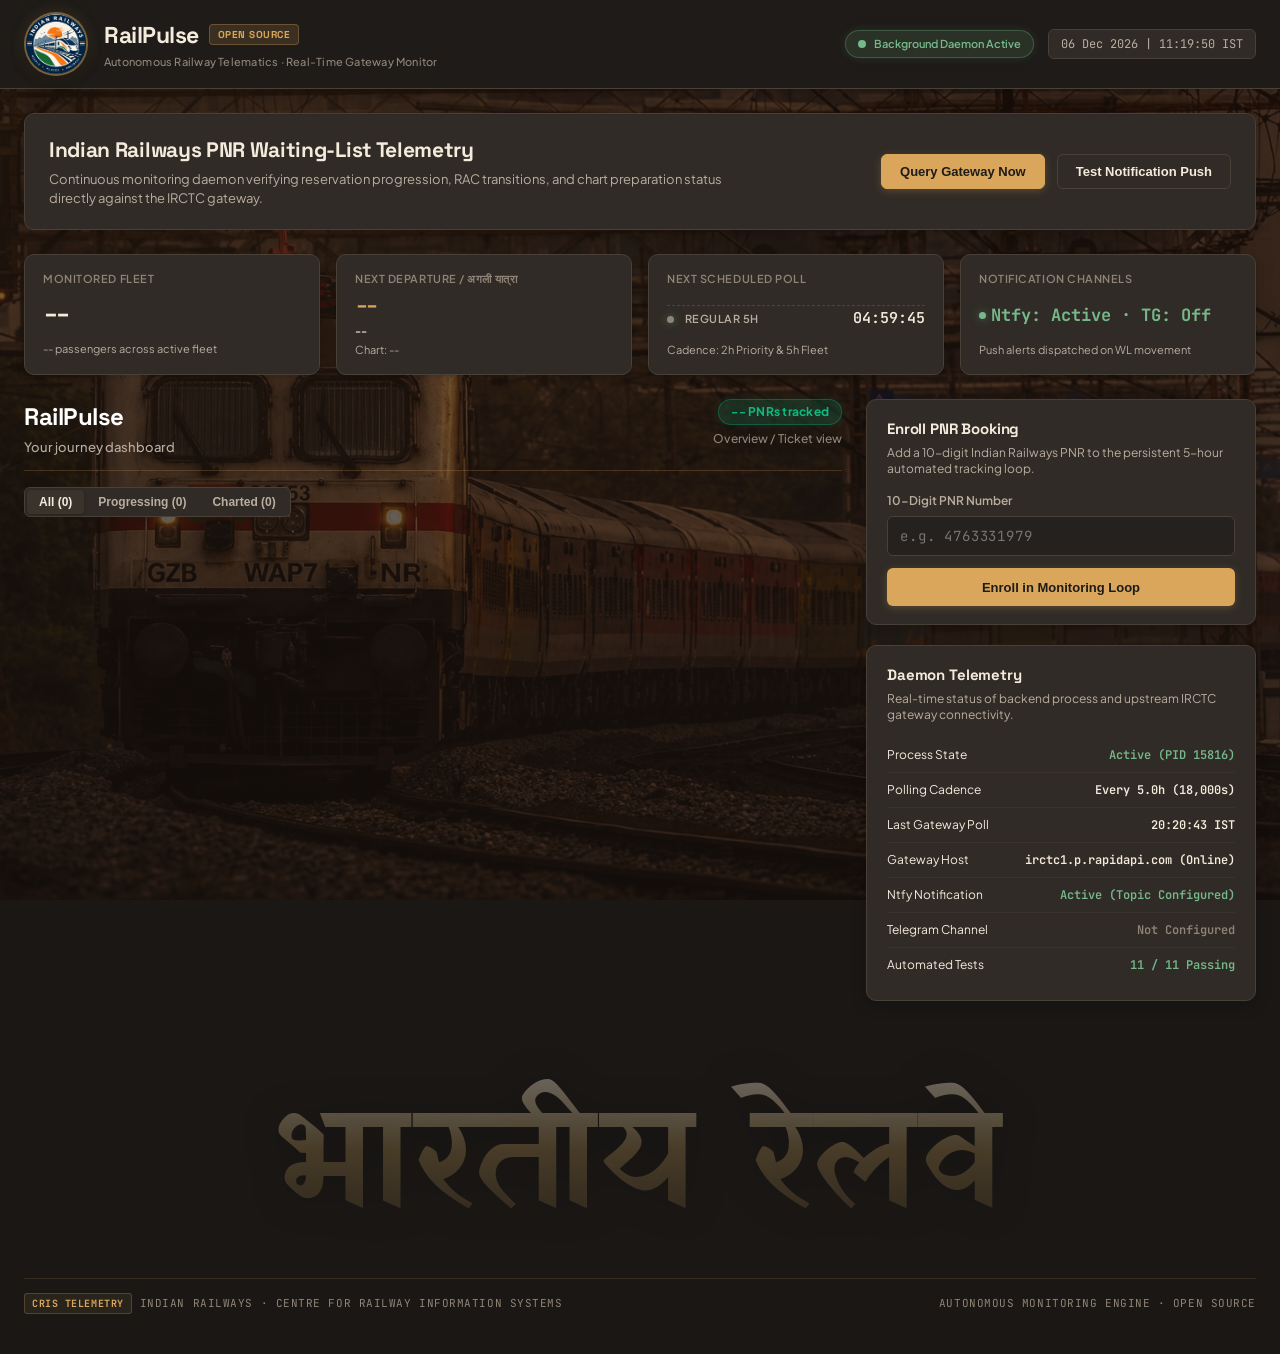
==== commit 2d38dd73: "fix(dashboard): eliminate hardcoded mockup telemetry and resolve empty fleet 500 error" ====
--- a/static/index.html
+++ b/static/index.html
@@ -2221,18 +2221,18 @@
         <div class="metric-header">
           <span class="metric-label">Monitored Fleet</span>
         </div>
-        <div class="metric-value" id="kpi-fleet-count">3 PNRs</div>
-        <div class="metric-desc" id="kpi-pax-desc">5 passengers across active fleet</div>
+        <div class="metric-value" id="kpi-fleet-count">--</div>
+        <div class="metric-desc" id="kpi-pax-desc">-- passengers across active fleet</div>
       </div>
 
       <div class="metric-card animate-entrance delay-2">
         <div class="metric-header">
           <span class="metric-label">Next Departure / अगली यात्रा</span>
         </div>
-        <div class="metric-value" id="kpi-departure-time" style="font-size: 20px; color: var(--primary);">Tomorrow 18:25</div>
+        <div class="metric-value" id="kpi-departure-time" style="font-size: 20px; color: var(--primary);">--</div>
         <div class="metric-desc" id="kpi-departure-desc" style="display: flex; flex-direction: column; gap: 2px;">
-          <span id="kpi-departure-train" style="color: var(--text-primary); font-weight: 600;">12791 SC DNR SF · NGP → PRYJ</span>
-          <span id="kpi-chart-status" style="color: var(--text-secondary); font-size: 11px;">Chart: 0 of 3 Prepared (Pending)</span>
+          <span id="kpi-departure-train" style="color: var(--text-primary); font-weight: 600;">--</span>
+          <span id="kpi-chart-status" style="color: var(--text-secondary); font-size: 11px;">Chart: --</span>
         </div>
       </div>
 
@@ -2283,7 +2283,7 @@
             <div class="overview-subtitle">Your journey dashboard</div>
           </div>
           <div class="overview-meta-group">
-            <div class="tracked-pill" id="overview-pnr-count-pill">3 PNRs tracked</div>
+            <div class="tracked-pill" id="overview-pnr-count-pill">-- PNRs tracked</div>
             <div class="overview-mode-label">Overview / Ticket view</div>
           </div>
         </div>
@@ -2291,8 +2291,8 @@
 
         <div class="overview-filter-bar">
           <div class="filter-group" role="tablist" aria-label="Filter bookings by state">
-            <button class="filter-btn active" data-filter="all" onclick="setFilter('all')">All (<span id="count-all">3</span>)</button>
-            <button class="filter-btn" data-filter="progressing" onclick="setFilter('progressing')">Progressing (<span id="count-prog">3</span>)</button>
+            <button class="filter-btn active" data-filter="all" onclick="setFilter('all')">All (<span id="count-all">0</span>)</button>
+            <button class="filter-btn" data-filter="progressing" onclick="setFilter('progressing')">Progressing (<span id="count-prog">0</span>)</button>
             <button class="filter-btn" data-filter="charted" onclick="setFilter('charted')">Charted (<span id="count-chart">0</span>)</button>
           </div>
         </div>
@@ -3401,14 +3401,16 @@
         const data = await res.json();
         if (data.status !== 'success') return;
 
-        // Render live tickets into dashboard
-        if (data.tickets && Object.keys(data.tickets).length > 0) {
-          renderTickets(data.tickets);
-        }
+        // Render live tickets into dashboard (unconditionally, handles empty fleet too)
+        renderTickets(data.tickets || {});
 
         const tel = data.telemetry;
         if (tel) {
-          document.getElementById('kpi-fleet-count').textContent = `${tel.monitored_pnr_count} PNRs`;
+          document.getElementById('kpi-fleet-count').textContent = `${tel.monitored_pnr_count} PNR${tel.monitored_pnr_count === 1 ? '' : 's'}`;
+          const paxDescEl = document.getElementById('kpi-pax-desc');
+          if (paxDescEl) {
+            paxDescEl.textContent = `${tel.monitored_pax_count || 0} passenger${tel.monitored_pax_count === 1 ? '' : 's'} across active fleet`;
+          }
           if (tel.nearest_departure_time) {
             const depEl = document.getElementById('kpi-departure-time');
             if (depEl) depEl.textContent = tel.nearest_departure_time;
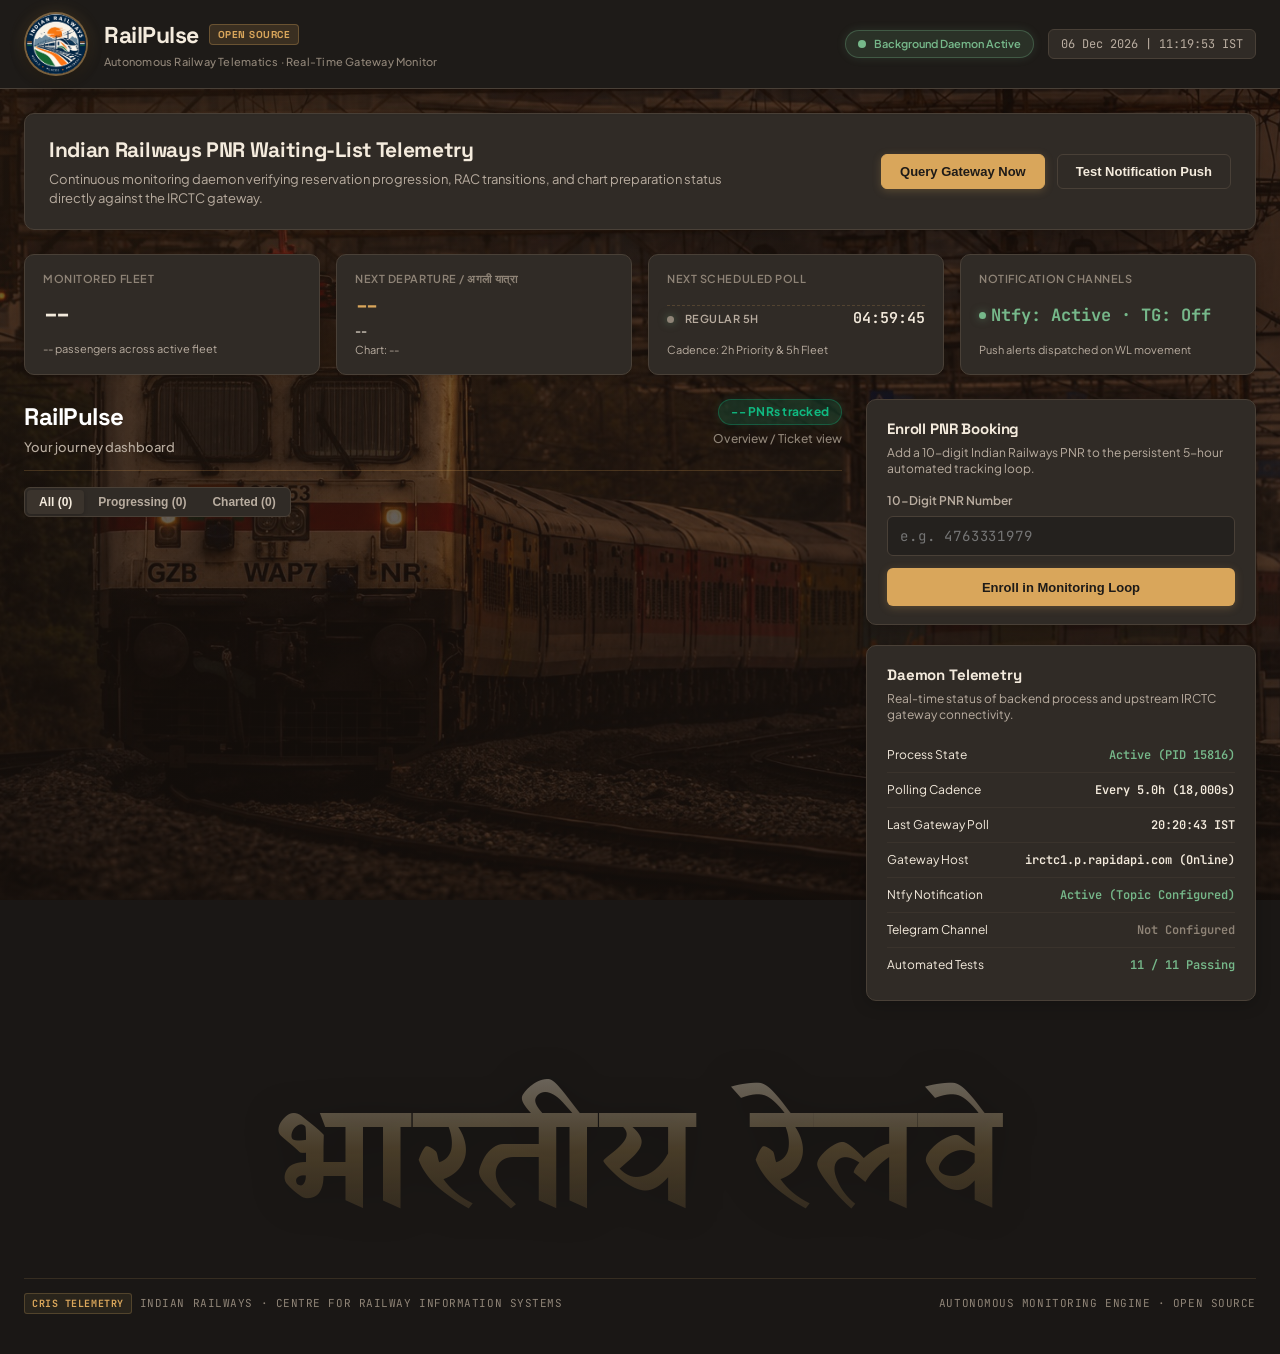
==== commit aefb4981: "fix(layout): prioritize authoritative IRCTC berth codes and correct 78-seater CC layout" ====
--- a/static/index.html
+++ b/static/index.html
@@ -3011,7 +3011,9 @@
         if (window.RailPulseBerthEngine) {
           const coachBerth = window.RailPulseBerthEngine.extractCoachBerth(primaryCurrent);
           if (coachBerth.coach && coachBerth.seat) {
-            const details = window.RailPulseBerthEngine.resolveBerthDetails(b.coach_class, coachBerth.seat, coachBerth.coach);
+            const p0 = (b.passengers && b.passengers[0]) ? b.passengers[0] : {};
+            const authCode = p0.berth_code || (p0.current_status && p0.current_status.includes('WS') ? 'WS' : null);
+            const details = window.RailPulseBerthEngine.resolveBerthDetails(b.coach_class, coachBerth.seat, coachBerth.coach, authCode);
             if (details.isSupported && details.berthCode) {
               berthBadgeHtml = `
                 <div class="pnr-berth-badge">
@@ -3181,7 +3183,9 @@
         return;
       }
 
-      const details = window.RailPulseBerthEngine.resolveBerthDetails(b.coach_class, coachBerth.seat, coachBerth.coach);
+      const p0 = (b.passengers && b.passengers[0]) ? b.passengers[0] : {};
+      const authCode = p0.berth_code || (p0.current_status && p0.current_status.includes('WS') ? 'WS' : null);
+      const details = window.RailPulseBerthEngine.resolveBerthDetails(b.coach_class, coachBerth.seat, coachBerth.coach, authCode);
 
       if (!details.isSupported) {
         blueprintCont.innerHTML = `
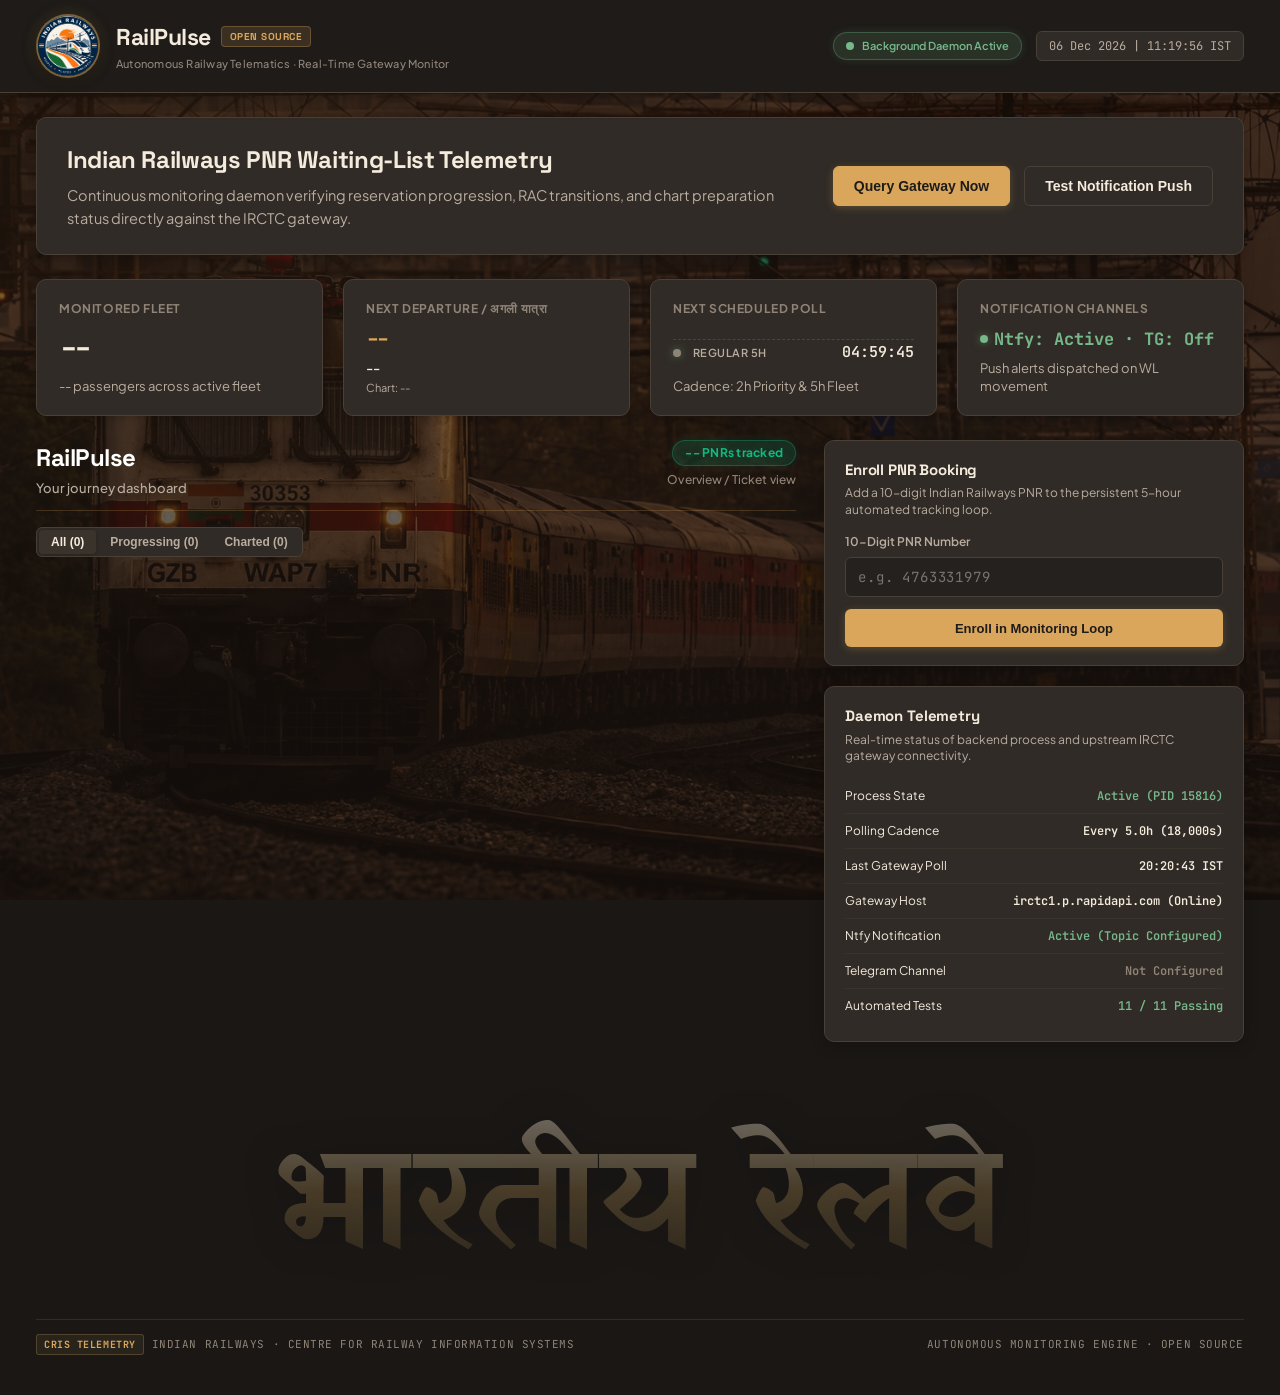
==== commit 29b17a00: "style: optimize layout for wide screens, eliminate empty space, and enhance PNR card details" ====
--- a/static/index.html
+++ b/static/index.html
@@ -107,9 +107,10 @@
     }
 
     .app-shell {
-      max-width: 1440px;
+      max-width: 1780px;
+      width: 100%;
       margin: 0 auto;
-      padding: 24px;
+      padding: 24px 36px;
     }
 
     /* 1. Header & Prominent Branding */
@@ -123,9 +124,10 @@
       box-shadow: 0 4px 20px rgba(0, 0, 0, 0.25);
     }
     .header-inner {
-      max-width: 1440px;
+      max-width: 1780px;
+      width: 100%;
       margin: 0 auto;
-      padding: 12px 24px;
+      padding: 14px 36px;
       display: flex;
       align-items: center;
       justify-content: space-between;
@@ -265,7 +267,7 @@
       background: var(--bg-panel);
       border: 1px solid var(--border);
       border-radius: var(--radius-md);
-      padding: 20px 24px;
+      padding: 24px 30px;
       margin-bottom: 24px;
       display: flex;
       align-items: center;
@@ -275,22 +277,22 @@
     }
     .intro-text h1 {
       font-family: var(--font-display);
-      font-size: 21px;
+      font-size: 24px;
       font-weight: 700;
       color: var(--text-primary);
-      margin-bottom: 4px;
+      margin-bottom: 6px;
       letter-spacing: -0.015em;
     }
     .intro-text p {
-      font-size: 13px;
+      font-size: 14.5px;
       color: var(--text-secondary);
-      max-width: 680px;
-      line-height: 1.5;
+      max-width: 900px;
+      line-height: 1.6;
     }
     .intro-actions {
       display: flex;
       align-items: center;
-      gap: 12px;
+      gap: 14px;
       flex-shrink: 0;
     }
     .btn {
@@ -298,9 +300,9 @@
       align-items: center;
       justify-content: center;
       gap: 8px;
-      font-size: 13px;
+      font-size: 14px;
       font-weight: 600;
-      padding: 9px 18px;
+      padding: 11px 20px;
       border-radius: var(--radius-sm);
       cursor: pointer;
       border: 1px solid transparent;
@@ -337,15 +339,15 @@
     /* 4. KPI Metrics Bar with Hover Lift */
     .metrics-bar {
       display: grid;
-      grid-template-columns: repeat(4, 1fr);
-      gap: 16px;
+      grid-template-columns: repeat(4, minmax(0, 1fr));
+      gap: 20px;
       margin-bottom: 24px;
     }
     .metric-card {
       background: var(--bg-panel);
       border: 1px solid var(--border);
       border-radius: var(--radius-md);
-      padding: 16px 18px;
+      padding: 20px 22px;
       display: flex;
       flex-direction: column;
       justify-content: space-between;
@@ -363,43 +365,44 @@
       display: flex;
       align-items: center;
       justify-content: space-between;
-      margin-bottom: 8px;
+      margin-bottom: 10px;
     }
     .metric-label {
-      font-size: 11px;
-      font-weight: 600;
+      font-size: 12px;
+      font-weight: 700;
       color: var(--text-muted);
       text-transform: uppercase;
       letter-spacing: 0.05em;
     }
     .metric-value {
-      font-size: 24px;
+      font-size: 28px;
       font-weight: 700;
       font-family: var(--font-mono);
       color: var(--text-primary);
-      line-height: 1.1;
+      line-height: 1.15;
       transition: color 0.3s ease;
     }
     .metric-desc {
-      font-size: 11px;
+      font-size: 13px;
       color: var(--text-secondary);
-      margin-top: 6px;
+      margin-top: 8px;
+      line-height: 1.4;
     }
     .channel-dot {
       display: inline-block;
-      width: 7px;
-      height: 7px;
+      width: 8px;
+      height: 8px;
       border-radius: 50%;
       background: var(--status-healthy);
       box-shadow: 0 0 8px rgba(118, 184, 138, 0.5);
-      margin-right: 5px;
+      margin-right: 6px;
     }
 
     /* 5. Dashboard Two-Column Grid */
     .dashboard-layout {
       display: grid;
-      grid-template-columns: minmax(0, 1fr) 390px;
-      gap: 24px;
+      grid-template-columns: minmax(0, 1fr) 420px;
+      gap: 28px;
       align-items: start;
     }
 
@@ -520,17 +523,12 @@
       margin-bottom: 16px;
     }
 
-    /* PNR Overview Responsive Grid */
+    /* PNR Overview Responsive Grid (Adaptive auto-fit fills the screen) */
     .pnr-overview-grid {
       display: grid;
-      grid-template-columns: repeat(3, minmax(0, 1fr));
-      gap: 16px;
+      grid-template-columns: repeat(auto-fit, minmax(420px, 1fr));
+      gap: 24px;
       margin-bottom: 24px;
-    }
-    @media (max-width: 1080px) {
-      .pnr-overview-grid {
-        grid-template-columns: repeat(2, minmax(0, 1fr));
-      }
     }
     @media (max-width: 680px) {
       .pnr-overview-grid {
@@ -538,12 +536,12 @@
       }
     }
 
-    /* PNR Compact Card (Reference: Screenshot 2026-10-16 121500) */
+    /* PNR Compact Card */
     .pnr-card {
       background: #24201C;
       border: 1px solid #3E372E;
-      border-radius: 10px;
-      padding: 18px 20px;
+      border-radius: 14px;
+      padding: 24px 28px;
       display: flex;
       flex-direction: column;
       justify-content: space-between;
@@ -557,38 +555,43 @@
       box-shadow: 0 8px 24px rgba(0, 0, 0, 0.55), 0 0 12px rgba(217, 166, 91, 0.12);
     }
     .pnr-card.is-confirmed {
-      border-left: 3px solid var(--status-healthy);
+      border-left: 4px solid var(--status-healthy);
     }
     .pnr-card-header {
       display: flex;
       align-items: center;
       justify-content: space-between;
-      margin-bottom: 8px;
+      margin-bottom: 12px;
     }
     .pnr-label {
-      font-size: 13px;
+      font-size: 14px;
       font-weight: 700;
       color: var(--primary); /* #D9A65B */
-      letter-spacing: 0.04em;
+      letter-spacing: 0.05em;
       text-transform: uppercase;
     }
     .pnr-header-right {
       display: flex;
       align-items: center;
-      gap: 8px;
+      gap: 10px;
     }
     .pnr-number-muted {
       font-family: var(--font-mono);
-      font-size: 11px;
+      font-size: 13.5px;
+      font-weight: 600;
       color: var(--text-muted);
+      background: rgba(255, 255, 255, 0.04);
+      padding: 2px 8px;
+      border-radius: 4px;
+      border: 1px solid rgba(255, 255, 255, 0.08);
     }
     .btn-card-del {
       background: transparent;
       border: none;
       color: var(--text-muted);
       cursor: pointer;
-      padding: 4px;
-      border-radius: 4px;
+      padding: 6px;
+      border-radius: 6px;
       display: flex;
       align-items: center;
       justify-content: center;
@@ -598,58 +601,121 @@
       color: var(--status-error);
       background: var(--status-error-bg);
     }
+    .pnr-route-container {
+      margin-bottom: 12px;
+    }
     .pnr-route {
       font-family: var(--font-display);
-      font-size: 22px;
-      font-weight: 700;
+      font-size: 26px;
+      font-weight: 800;
       color: #F4EBDD;
+      letter-spacing: -0.01em;
+      display: flex;
+      align-items: center;
+      gap: 10px;
+    }
+    .pnr-stations-sub {
+      font-size: 13.5px;
+      color: var(--text-muted);
+      margin-top: 3px;
+      font-weight: 500;
+    }
+    .pnr-train-info {
+      display: flex;
+      flex-wrap: wrap;
+      align-items: center;
+      gap: 8px;
+      margin-bottom: 16px;
+      font-size: 13px;
+      color: var(--text-secondary);
+    }
+    .pnr-info-pill {
+      background: rgba(255, 255, 255, 0.05);
+      border: 1px solid rgba(255, 255, 255, 0.08);
+      padding: 4px 10px;
+      border-radius: 6px;
+      font-size: 12px;
+      font-weight: 600;
+      color: var(--text-secondary);
+    }
+    .pnr-details-bar {
+      display: grid;
+      grid-template-columns: repeat(4, 1fr);
+      gap: 10px;
+      background: rgba(0, 0, 0, 0.25);
+      border: 1px solid rgba(217, 166, 91, 0.15);
+      border-radius: 8px;
+      padding: 10px 14px;
+      margin-bottom: 16px;
+    }
+    .pnr-detail-item {
+      display: flex;
+      flex-direction: column;
+      gap: 2px;
+    }
+    .detail-label {
+      font-size: 10px;
+      font-weight: 700;
+      color: var(--text-muted);
+      text-transform: uppercase;
+      letter-spacing: 0.05em;
+    }
+    .detail-value {
+      font-size: 14px;
+      font-weight: 700;
+      font-family: var(--font-mono);
+      color: var(--text-primary);
+    }
+    .detail-value.text-healthy {
+      color: var(--status-healthy);
+    }
+    .detail-value.text-pending {
+      color: var(--primary);
+    }
+    .pnr-status-group {
+      margin-bottom: 18px;
+    }
+    .pnr-current-status-wrapper {
+      display: flex;
+      align-items: baseline;
+      justify-content: space-between;
+      gap: 12px;
+      flex-wrap: wrap;
       margin-bottom: 4px;
-      letter-spacing: -0.01em;
-      display: flex;
-      align-items: center;
-      gap: 8px;
-    }
-    .pnr-train-info {
-      font-size: 11px;
-      color: var(--text-secondary);
-      margin-bottom: 14px;
-      white-space: nowrap;
-      overflow: hidden;
-      text-overflow: ellipsis;
-    }
-    .pnr-status-group {
-      margin-bottom: 16px;
     }
     .pnr-current-status {
       font-family: var(--font-display);
-      font-size: 18px;
-      font-weight: 700;
+      font-size: 26px;
+      font-weight: 800;
       color: var(--primary);
-      margin-bottom: 2px;
       letter-spacing: -0.01em;
     }
     .pnr-current-status.is-cnf {
       color: var(--status-healthy);
     }
     .pnr-movement-text {
-      font-size: 12.5px;
+      font-size: 14px;
       color: var(--text-secondary);
-      font-weight: 500;
+      font-weight: 600;
     }
     .pnr-movement-text.has-gain {
       color: var(--status-healthy);
+      background: rgba(118, 184, 138, 0.12);
+      padding: 3px 10px;
+      border-radius: 20px;
+      border: 1px solid rgba(118, 184, 138, 0.3);
     }
     .pnr-berth-badge {
       display: inline-flex;
       align-items: center;
       gap: 6px;
       margin-top: 6px;
-      padding: 3px 8px;
-      border-radius: 4px;
+      padding: 5px 12px;
+      border-radius: 6px;
       background: rgba(118, 184, 138, 0.12);
       border: 1px solid rgba(118, 184, 138, 0.3);
       color: var(--status-healthy);
-      font-size: 11px;
+      font-size: 12px;
       font-weight: 700;
       letter-spacing: 0.02em;
     }
@@ -663,10 +729,9 @@
       align-items: center;
       gap: 5px;
       margin-top: 6px;
-      margin-left: 6px;
-      padding: 3px 8px;
-      border-radius: 4px;
-      font-size: 11px;
+      padding: 5px 12px;
+      border-radius: 6px;
+      font-size: 12px;
       font-weight: 700;
       letter-spacing: 0.02em;
     }
@@ -682,17 +747,17 @@
     }
     .pnr-card-actions {
       display: flex;
-      gap: 8px;
-      margin-top: 10px;
+      gap: 10px;
+      margin-top: 14px;
     }
     .btn-view-ticket {
       flex: 1;
       background: var(--primary); /* #D9A65B */
       color: #1A1816;
       border: none;
-      border-radius: 6px;
-      padding: 9px 12px;
-      font-size: 13px;
+      border-radius: 8px;
+      padding: 12px 18px;
+      font-size: 14.5px;
       font-weight: 700;
       cursor: pointer;
       letter-spacing: 0.02em;
@@ -701,7 +766,7 @@
       display: flex;
       align-items: center;
       justify-content: center;
-      gap: 6px;
+      gap: 8px;
     }
     .btn-view-ticket:hover {
       background: var(--primary-hover);
@@ -715,15 +780,15 @@
       background: rgba(217, 166, 91, 0.12);
       color: var(--primary);
       border: 1px solid rgba(217, 166, 91, 0.35);
-      border-radius: 6px;
-      padding: 9px 12px;
-      font-size: 12px;
+      border-radius: 8px;
+      padding: 12px 16px;
+      font-size: 13.5px;
       font-weight: 700;
       cursor: pointer;
       transition: all 0.18s ease;
       display: inline-flex;
       align-items: center;
-      gap: 5px;
+      gap: 6px;
       white-space: nowrap;
     }
     .btn-card-seatmap:hover {
@@ -1955,7 +2020,8 @@
 
     /* Footer & Giant Architectural Typographic Display */
     .rail-display-footer {
-      max-width: 1440px;
+      max-width: 1780px;
+      width: 100%;
       margin: 40px auto 16px;
       padding-top: 16px;
       position: relative;
@@ -2990,10 +3056,17 @@
         const trainName = String(b.train_name || 'EXP');
         const fromCode = b.from_code || "--";
         const toCode = b.to_code || "--";
+        const fromName = b.from_name || b.from_station || fromCode;
+        const toName = b.to_name || b.to_station || toCode;
         const doj = b.date_of_journey || "--";
+        const coachClass = b.coach_class || b.class || "--";
+        const quota = b.quota || "--";
+        const totalFare = b.total_fare && b.total_fare !== "--" ? `₹${b.total_fare}` : (b.fare ? `₹${b.fare}` : '--');
+        const depTime = b.dep_time || b.departure_time || "--";
+        const arrTime = b.arr_time || b.arrival_time || "--";
 
         const deltaText = (typeof b.ticket_spots_gained === 'number' && b.ticket_spots_gained > 0)
-          ? `+${b.ticket_spots_gained} positions`
+          ? `+${b.ticket_spots_gained} positions gained`
           : `Status tracked`;
 
         const stateAttr = isCharted ? 'charted' : (hasProg ? 'progressing' : 'all');
@@ -3022,7 +3095,7 @@
               `;
               seatMapBtnHtml = `
                 <button type="button" class="btn-card-seatmap" onclick="openCabinMapModal('${pnrStr}')" title="View Cabin Blueprint">
-                  <svg width="13" height="13" viewBox="0 0 24 24" fill="none" stroke="currentColor" stroke-width="2.2" stroke-linecap="round" stroke-linejoin="round">
+                  <svg width="14" height="14" viewBox="0 0 24 24" fill="none" stroke="currentColor" stroke-width="2.2" stroke-linecap="round" stroke-linejoin="round">
                     <rect x="3" y="3" width="18" height="18" rx="2" ry="2"></rect>
                     <line x1="3" y1="9" x2="21" y2="9"></line>
                     <line x1="9" y1="21" x2="9" y2="9"></line>
@@ -3053,7 +3126,7 @@
               <div class="pnr-header-right">
                 <span class="pnr-number-muted">${pnrStr}</span>
                 <button type="button" class="btn-card-del" onclick="handleDeletePnr('${pnrStr}')" title="Delete PNR ${pnrStr}" aria-label="Delete PNR ${pnrStr}">
-                  <svg width="13" height="13" viewBox="0 0 24 24" fill="none" stroke="currentColor" stroke-width="2" stroke-linecap="round" stroke-linejoin="round">
+                  <svg width="15" height="15" viewBox="0 0 24 24" fill="none" stroke="currentColor" stroke-width="2" stroke-linecap="round" stroke-linejoin="round">
                     <polyline points="3 6 5 6 21 6"></polyline>
                     <path d="M19 6v14a2 2 0 0 1-2 2H7a2 2 0 0 1-2-2V6m3 0V4a2 2 0 0 1 2-2h4a2 2 0 0 1 2 2v2"></path>
                   </svg>
@@ -3061,13 +3134,42 @@
               </div>
             </div>
 
-            <div class="pnr-route">${fromCode} &rarr; ${toCode}</div>
-            <div class="pnr-train-info">${trainNo} ${trainName} &middot; ${doj}</div>
+            <div class="pnr-route-container">
+              <div class="pnr-route">${fromCode} &rarr; ${toCode}</div>
+              <div class="pnr-stations-sub">${fromName} &rarr; ${toName}</div>
+            </div>
+
+            <div class="pnr-train-info">
+              <span class="pnr-info-pill">🚆 ${trainNo} ${trainName}</span>
+              <span class="pnr-info-pill">📅 ${doj}</span>
+              ${depTime !== '--' ? `<span class="pnr-info-pill">🕒 DEP ${depTime} &middot; ARR ${arrTime}</span>` : ''}
+            </div>
+
+            <div class="pnr-details-bar">
+              <div class="pnr-detail-item">
+                <span class="detail-label">CLASS</span>
+                <span class="detail-value">${coachClass}</span>
+              </div>
+              <div class="pnr-detail-item">
+                <span class="detail-label">QUOTA</span>
+                <span class="detail-value">${quota}</span>
+              </div>
+              <div class="pnr-detail-item">
+                <span class="detail-label">PRS FARE</span>
+                <span class="detail-value">${totalFare}</span>
+              </div>
+              <div class="pnr-detail-item">
+                <span class="detail-label">CHART</span>
+                <span class="detail-value ${isCharted ? 'text-healthy' : 'text-pending'}">${isCharted ? 'FINALIZED' : 'PENDING'}</span>
+              </div>
+            </div>
 
             <div class="pnr-status-group">
-              <div class="pnr-current-status ${isConfirmed ? 'is-cnf' : ''}">${primaryCurrent}</div>
-              <div class="pnr-movement-text ${b.ticket_spots_gained > 0 ? 'has-gain' : ''}">${deltaText}</div>
-              <div style="display: flex; flex-wrap: wrap; gap: 4px; align-items: center; margin-top: 6px;">
+              <div class="pnr-current-status-wrapper">
+                <div class="pnr-current-status ${isConfirmed ? 'is-cnf' : ''}">${primaryCurrent}</div>
+                <div class="pnr-movement-text ${b.ticket_spots_gained > 0 ? 'has-gain' : ''}">${deltaText}</div>
+              </div>
+              <div style="display: flex; flex-wrap: wrap; gap: 8px; align-items: center; margin-top: 10px;">
                 ${berthBadgeHtml}
                 <div class="pnr-cadence-badge ${b.is_near_journey ? 'cadence-priority' : 'cadence-standard'}" title="${b.tier_label || 'Polling Cadence'}">
                   <span>${b.is_near_journey ? '⚡ 2h Poll' : '5h Poll'}</span>
@@ -3078,7 +3180,7 @@
 
           <div class="pnr-card-actions">
             <button type="button" class="btn-view-ticket" onclick="openTicketModal('${pnrStr}')">
-              <span>View ticket</span>
+              <span>View PRS Ticket</span>
             </button>
             ${seatMapBtnHtml}
           </div>
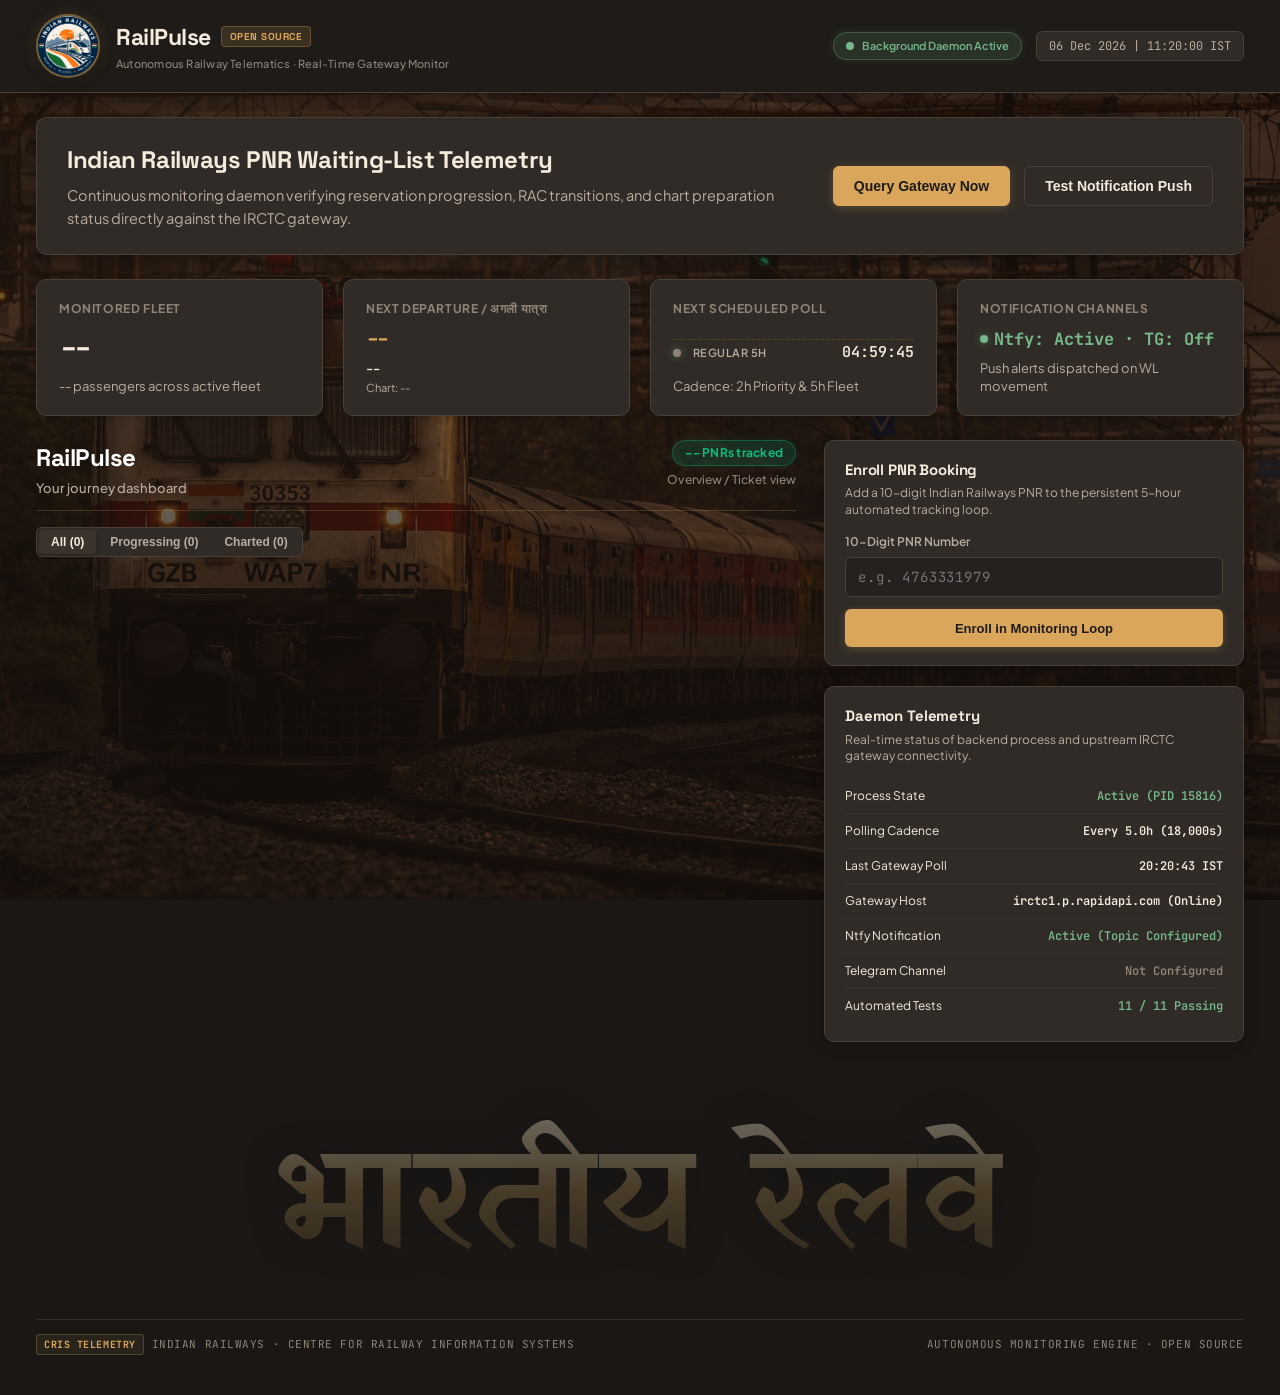
==== commit e5218304: "feat(ui): display complete multi-passenger roster with berth details on cards & ticket" ====
--- a/static/index.html
+++ b/static/index.html
@@ -745,6 +745,112 @@
       border: 1px solid rgba(160, 160, 160, 0.25);
       color: var(--text-secondary);
     }
+
+    /* Multi-passenger roster on overview cards */
+    .pnr-multi-pax-roster {
+      display: flex;
+      flex-direction: column;
+      gap: 6px;
+      margin-top: 12px;
+      margin-bottom: 8px;
+      background: rgba(0, 0, 0, 0.25);
+      border: 1px solid var(--border);
+      border-radius: 8px;
+      padding: 8px 12px;
+    }
+    .pnr-pax-card-row {
+      display: flex;
+      align-items: center;
+      justify-content: space-between;
+      gap: 10px;
+      flex-wrap: wrap;
+      padding: 6px 0;
+      border-bottom: 1px solid rgba(255, 255, 255, 0.06);
+    }
+    .pnr-pax-card-row:last-child {
+      border-bottom: none;
+    }
+    .pax-row-left {
+      display: flex;
+      align-items: center;
+      gap: 8px;
+      flex-wrap: wrap;
+    }
+    .pax-num-pill {
+      background: var(--bg-elevated);
+      color: var(--primary);
+      font-size: 11px;
+      font-weight: 800;
+      padding: 2px 7px;
+      border-radius: 4px;
+      border: 1px solid rgba(217, 166, 91, 0.3);
+      font-family: var(--font-mono, monospace);
+    }
+    .pax-status-text {
+      font-family: var(--font-display);
+      font-size: 15px;
+      font-weight: 700;
+      color: var(--primary);
+      letter-spacing: 0.01em;
+    }
+    .pax-status-text.is-cnf {
+      color: var(--status-healthy);
+    }
+    .pax-booking-ref {
+      font-size: 11px;
+      color: var(--text-muted);
+      background: rgba(255, 255, 255, 0.05);
+      padding: 2px 6px;
+      border-radius: 4px;
+    }
+    .pax-row-right {
+      display: flex;
+      align-items: center;
+      gap: 6px;
+    }
+    .pax-berth-badge {
+      display: inline-flex;
+      align-items: center;
+      gap: 5px;
+      padding: 3px 8px;
+      border-radius: 5px;
+      background: rgba(118, 184, 138, 0.12);
+      border: 1px solid rgba(118, 184, 138, 0.3);
+      color: var(--status-healthy);
+      font-size: 11.5px;
+      font-weight: 700;
+      white-space: nowrap;
+    }
+    .pax-berth-badge.badge-pending {
+      background: rgba(226, 184, 107, 0.12);
+      border-color: rgba(226, 184, 107, 0.3);
+      color: var(--primary);
+    }
+    .pax-berth-badge.badge-wl {
+      background: rgba(226, 184, 107, 0.08);
+      border-color: rgba(226, 184, 107, 0.2);
+      color: var(--text-secondary);
+    }
+    .pnr-proximity-card-note {
+      display: flex;
+      align-items: center;
+      gap: 6px;
+      margin-top: 6px;
+      margin-bottom: 4px;
+      padding: 6px 10px;
+      border-radius: 6px;
+      background: rgba(118, 184, 138, 0.09);
+      border: 1px solid rgba(118, 184, 138, 0.25);
+      color: var(--status-healthy);
+      font-size: 12px;
+      font-weight: 600;
+    }
+    .pnr-proximity-card-note.is-split {
+      background: rgba(226, 184, 107, 0.08);
+      border-color: rgba(226, 184, 107, 0.25);
+      color: var(--primary);
+    }
+
     .pnr-card-actions {
       display: flex;
       gap: 10px;
@@ -2813,17 +2919,41 @@
       const fareWords = b.fare_words || "* * NO FARE DATA IN PUBLIC PNR QUERY · IRCTC PRS TELEMETRY * *";
       const zonalRailway = "INDIAN RAILWAYS / भारतीय रेल";
 
+      let paxRowsHtml = '';
       let paxRosterHtml = '';
       paxList.forEach((p, pIdx) => {
+        const rowTop = 333 + pIdx * 24;
         const pCur = p.current_status || 'WL';
-        const pBook = p.booking_status || 'WL';
+        const pBook = p.booking_status || pCur;
+        let cStr = p.coach || '--';
+        let sStr = pCur;
+        let berthNote = '';
+        if (window.RailPulseBerthEngine) {
+          const ext = window.RailPulseBerthEngine.extractCoachBerth(pCur);
+          if (ext.coach) cStr = ext.coach;
+          if (ext.seat) {
+            const authCode = p.berth_code || (pCur.includes('WS') ? 'WS' : null);
+            const det = window.RailPulseBerthEngine.resolveBerthDetails(b.coach_class, ext.seat, ext.coach, authCode);
+            sStr = det.berthCode ? `${ext.seat} ${det.berthCode}` : `${ext.seat}`;
+            if (det.berthName) berthNote = ` (${cStr}/${ext.seat} · ${det.berthCode} ${det.berthName})`;
+          }
+        }
+        paxRowsHtml += `
+          <div class="abs dm" style="left:80px;top:${rowTop}px;width:68px;text-align:center;font-size:15px">${cStr}</div>
+          <div class="abs dm" style="left:148px;top:${rowTop}px;width:110px;text-align:center;font-size:15px;white-space:nowrap;">${sStr}</div>
+          <div class="abs dm" style="left:258px;top:${rowTop}px;width:48px;text-align:center;font-size:15px">--</div>
+          <div class="abs dm" style="left:306px;top:${rowTop}px;width:48px;text-align:center;font-size:15px">--</div>
+          <div class="abs dm" style="left:354px;top:${rowTop}px;width:106px;text-align:center;font-size:12px;white-space:nowrap;overflow:hidden;text-overflow:ellipsis;" title="Booked: ${pBook}">P${p.passenger_number || pIdx + 1}: ${pBook}</div>
+          <div class="abs dm" style="left:460px;top:${rowTop}px;width:64px;text-align:center;font-size:14px">--</div>
+        `;
         paxRosterHtml += `
-          <div style="display:flex;justify-content:space-between;padding:1px 0;">
-            <span>P${p.passenger_number || pIdx + 1}: ${pCur}</span>
-            <span style="opacity:0.75;">(BKD: ${pBook})</span>
+          <div style="display:flex;justify-content:space-between;padding:2px 0;font-size:13px;border-bottom:1px dotted rgba(122,140,176,0.3);">
+            <span><strong>P${p.passenger_number || pIdx + 1}:</strong> ${pCur}${berthNote}</span>
+            <span style="opacity:0.8;font-size:12px;">BKD: ${pBook}</span>
           </div>
         `;
       });
+      const rosterBoxTop = Math.max(380, 333 + paxList.length * 24 + 10);
 
       let spokes = '';
       for (let i = 0; i < 16; i++) {
@@ -2953,12 +3083,7 @@
           <div class="abs" style="left:520px;top:334px;width:426px;height:48px;background:rgba(232, 205, 207, 0.4);z-index:2;pointer-events:none;"></div>
           <div class="abs" style="inset:0;pointer-events:none;z-index:1;">${wmCircles}</div>
 
-          <div class="abs dm" style="left:80px;top:333px;width:68px;text-align:center;font-size:16px">${coachStr}</div>
-          <div class="abs dm" style="left:148px;top:333px;width:110px;text-align:center;font-size:16px;white-space:nowrap;">${primaryCurrent}</div>
-          <div class="abs dm" style="left:258px;top:333px;width:48px;text-align:center;font-size:16px">--</div>
-          <div class="abs dm" style="left:306px;top:333px;width:48px;text-align:center;font-size:16px">--</div>
-          <div class="abs dm" style="left:354px;top:333px;width:106px;text-align:center;font-size:14px">--</div>
-          <div class="abs dm" style="left:460px;top:333px;width:64px;text-align:center;font-size:14px">--</div>
+          ${paxRowsHtml}
           <div class="abs dm" style="left:524px;top:333px;width:64px;text-align:center;font-size:16px">--</div>
           <div class="abs dm" style="left:588px;top:333px;width:64px;text-align:center;font-size:16px">--</div>
           <div class="abs dm" style="left:652px;top:333px;width:64px;text-align:center;font-size:16px">--</div>
@@ -2966,7 +3091,7 @@
           <div class="abs dm" style="left:800px;top:333px;width:146px;text-align:center;font-size:17px;font-weight:700;">${totalCashFare}</div>
 
           <!-- Multi-passenger status breakdown box inside ticket -->
-          <div class="abs dm" style="left:80px;top:370px;width:430px;background:rgba(255,255,255,0.85);padding:8px 12px;border:1px dashed #7a8cb0;font-size:14px;line-height:1.4;z-index:12;">
+          <div class="abs dm" style="left:80px;top:${rosterBoxTop}px;width:430px;background:rgba(255,255,255,0.88);padding:8px 12px;border:1px dashed #7a8cb0;font-size:14px;line-height:1.4;z-index:12;">
             <div style="font-weight:700;margin-bottom:3px;color:var(--t-blue);border-bottom:1px solid #7a8cb0;padding-bottom:2px;">PASSENGER STATUS ROSTER:</div>
             ${paxRosterHtml}
           </div>
@@ -3048,9 +3173,11 @@
         if (hasProg) progCount++;
 
         const paxList = Array.isArray(b.passengers) && b.passengers.length > 0 ? b.passengers : [{ passenger_number: 1, booking_status: "WL", current_status: "WL" }];
+        const isMultiPax = paxList.length > 1;
         const primaryPax = paxList[0];
         const primaryCurrent = primaryPax.current_status || "UNKNOWN";
-        const isConfirmed = primaryCurrent.includes('CNF');
+        const anyConfirmed = paxList.some(p => (p.current_status || '').includes('CNF'));
+        const allConfirmed = paxList.every(p => (p.current_status || '').includes('CNF'));
 
         const trainNo = String(b.train_number || '--');
         const trainName = String(b.train_name || 'EXP');
@@ -3074,49 +3201,185 @@
 
         const card = document.createElement('article');
         const entranceAnim = isFirstLoad ? `animate-entrance delay-${Math.min(4 + idx, 7)}` : '';
-        card.className = `pnr-card ${entranceAnim} ${isConfirmed ? 'is-confirmed' : ''}`.trim();
+        card.className = `pnr-card ${entranceAnim} ${anyConfirmed ? 'is-confirmed' : ''}`.trim();
         card.id = `card-${pnrStr}`;
         card.setAttribute('data-state', stateAttr);
 
-        // Extract verified coach and berth details using BerthEngine if available
-        let berthBadgeHtml = '';
+        // Check if ANY passenger has an allocated seat for Seat Map button
+        let hasAllocatedSeat = false;
+        if (window.RailPulseBerthEngine) {
+          for (const p of paxList) {
+            const ext = window.RailPulseBerthEngine.extractCoachBerth(p.current_status || '');
+            if (ext.coach && ext.seat) {
+              hasAllocatedSeat = true;
+              break;
+            }
+          }
+        }
         let seatMapBtnHtml = '';
-        if (window.RailPulseBerthEngine) {
-          const coachBerth = window.RailPulseBerthEngine.extractCoachBerth(primaryCurrent);
-          if (coachBerth.coach && coachBerth.seat) {
-            const p0 = (b.passengers && b.passengers[0]) ? b.passengers[0] : {};
-            const authCode = p0.berth_code || (p0.current_status && p0.current_status.includes('WS') ? 'WS' : null);
-            const details = window.RailPulseBerthEngine.resolveBerthDetails(b.coach_class, coachBerth.seat, coachBerth.coach, authCode);
-            if (details.isSupported && details.berthCode) {
-              berthBadgeHtml = `
-                <div class="pnr-berth-badge">
-                  <span>${details.coach} / ${details.seat} · ${details.berthCode} (${details.berthName})</span>
+        if (hasAllocatedSeat) {
+          seatMapBtnHtml = `
+            <button type="button" class="btn-card-seatmap" onclick="openCabinMapModal('${pnrStr}')" title="View Cabin Blueprint">
+              <svg width="14" height="14" viewBox="0 0 24 24" fill="none" stroke="currentColor" stroke-width="2.2" stroke-linecap="round" stroke-linejoin="round">
+                <rect x="3" y="3" width="18" height="18" rx="2" ry="2"></rect>
+                <line x1="3" y1="9" x2="21" y2="9"></line>
+                <line x1="9" y1="21" x2="9" y2="9"></line>
+              </svg>
+              <span>Seat Map</span>
+            </button>
+          `;
+        }
+
+        // Render Status Section: Multi-passenger roster vs single passenger
+        let statusSectionHtml = '';
+        if (isMultiPax) {
+          const cnfCount = paxList.filter(p => (p.current_status || '').includes('CNF')).length;
+          let summaryStatus = '';
+          let isSummaryCnf = false;
+          if (allConfirmed) {
+            summaryStatus = `CNF · ${paxList.length} Passengers`;
+            isSummaryCnf = true;
+          } else if (cnfCount > 0) {
+            summaryStatus = `${cnfCount}/${paxList.length} Confirmed`;
+            isSummaryCnf = true;
+          } else {
+            summaryStatus = `${primaryCurrent} · ${paxList.length} Pax`;
+          }
+
+          let multiPaxRosterHtml = '';
+          paxList.forEach((p, pIdx) => {
+            const pNum = p.passenger_number || pIdx + 1;
+            const pCur = p.current_status || 'UNKNOWN';
+            const pBook = p.booking_status || pCur;
+            const pIsCnf = pCur.includes('CNF');
+
+            let pBerthHtml = '';
+            if (window.RailPulseBerthEngine) {
+              const ext = window.RailPulseBerthEngine.extractCoachBerth(pCur);
+              if (ext.coach && ext.seat) {
+                const authCode = p.berth_code || (pCur.includes('WS') ? 'WS' : null);
+                const details = window.RailPulseBerthEngine.resolveBerthDetails(b.coach_class, ext.seat, ext.coach, authCode);
+                if (details.isSupported && details.berthCode) {
+                  pBerthHtml = `<span class="pax-berth-badge">${details.coach} / ${details.seat} · ${details.berthCode} (${details.berthName})</span>`;
+                } else if (details.class === '1A') {
+                  pBerthHtml = `<span class="pax-berth-badge badge-pending">${details.coach} · First Class</span>`;
+                } else {
+                  pBerthHtml = `<span class="pax-berth-badge">${ext.coach} / ${ext.seat}</span>`;
+                }
+              } else if (pIsCnf) {
+                pBerthHtml = `<span class="pax-berth-badge badge-pending">Seat pending chart</span>`;
+              } else {
+                pBerthHtml = `<span class="pax-berth-badge badge-wl">Waitlist</span>`;
+              }
+            } else if (pIsCnf) {
+              pBerthHtml = `<span class="pax-berth-badge badge-pending">${pCur}</span>`;
+            }
+
+            multiPaxRosterHtml += `
+              <div class="pnr-pax-card-row">
+                <div class="pax-row-left">
+                  <span class="pax-num-pill">P${pNum}</span>
+                  <span class="pax-status-text ${pIsCnf ? 'is-cnf' : ''}">${pCur}</span>
+                  ${pBook !== pCur ? `<span class="pax-booking-ref" title="Booking Status">BKD: ${pBook}</span>` : ''}
+                </div>
+                <div class="pax-row-right">
+                  ${pBerthHtml}
+                </div>
+              </div>
+            `;
+          });
+
+          let proximityBadgeHtml = '';
+          if (window.RailPulseBerthEngine) {
+            const proximity = window.RailPulseBerthEngine.evaluatePassengerProximity(paxList, b.coach_class);
+            if (proximity.status === 'together') {
+              proximityBadgeHtml = `
+                <div class="pnr-proximity-card-note">
+                  <svg width="13" height="13" viewBox="0 0 24 24" fill="none" stroke="currentColor" stroke-width="2.5" stroke-linecap="round" stroke-linejoin="round">
+                    <path d="M17 21v-2a4 4 0 0 0-4-4H5a4 4 0 0 0-4 4v2"></path>
+                    <circle cx="9" cy="7" r="4"></circle>
+                    <path d="M23 21v-2a4 4 0 0 0-3-3.87"></path>
+                    <path d="M16 3.13a4 4 0 0 1 0 7.75"></path>
+                  </svg>
+                  <span>Seated Together in Cabin ${proximity.bayNumber} (Coach ${proximity.coach})</span>
                 </div>
               `;
-              seatMapBtnHtml = `
-                <button type="button" class="btn-card-seatmap" onclick="openCabinMapModal('${pnrStr}')" title="View Cabin Blueprint">
-                  <svg width="14" height="14" viewBox="0 0 24 24" fill="none" stroke="currentColor" stroke-width="2.2" stroke-linecap="round" stroke-linejoin="round">
-                    <rect x="3" y="3" width="18" height="18" rx="2" ry="2"></rect>
-                    <line x1="3" y1="9" x2="21" y2="9"></line>
-                    <line x1="9" y1="21" x2="9" y2="9"></line>
-                  </svg>
-                  <span>Seat Map</span>
-                </button>
+            } else if (proximity.status === 'split-bay') {
+              proximityBadgeHtml = `
+                <div class="pnr-proximity-card-note is-split">
+                  <span>Same Coach (${proximity.coach}) · Different Cabins</span>
+                </div>
               `;
-            } else if (details.class === '1A') {
-              berthBadgeHtml = `
-                <div class="pnr-berth-badge badge-pending">
-                  <span>${details.coach} · First Class</span>
+            } else if (proximity.status === 'split-coach') {
+              proximityBadgeHtml = `
+                <div class="pnr-proximity-card-note is-split">
+                  <span>Split across separate coaches</span>
                 </div>
               `;
             }
-          } else if (isConfirmed) {
-            berthBadgeHtml = `
-              <div class="pnr-berth-badge badge-pending">
-                <span>Seat allocation pending final chart</span>
+          }
+
+          statusSectionHtml = `
+            <div class="pnr-status-group">
+              <div class="pnr-current-status-wrapper">
+                <div class="pnr-current-status ${isSummaryCnf ? 'is-cnf' : ''}">${summaryStatus}</div>
+                <div class="pnr-movement-text ${b.ticket_spots_gained > 0 ? 'has-gain' : ''}">${deltaText}</div>
               </div>
-            `;
+              <div class="pnr-multi-pax-roster">
+                ${multiPaxRosterHtml}
+              </div>
+              ${proximityBadgeHtml}
+              <div style="display: flex; flex-wrap: wrap; gap: 8px; align-items: center; margin-top: 8px;">
+                <div class="pnr-cadence-badge ${b.is_near_journey ? 'cadence-priority' : 'cadence-standard'}" title="${b.tier_label || 'Polling Cadence'}">
+                  <span>${b.is_near_journey ? '⚡ 2h Poll' : '5h Poll'}</span>
+                </div>
+              </div>
+            </div>
+          `;
+        } else {
+          // Single passenger
+          let berthBadgeHtml = '';
+          if (window.RailPulseBerthEngine) {
+            const coachBerth = window.RailPulseBerthEngine.extractCoachBerth(primaryCurrent);
+            if (coachBerth.coach && coachBerth.seat) {
+              const authCode = primaryPax.berth_code || (primaryCurrent.includes('WS') ? 'WS' : null);
+              const details = window.RailPulseBerthEngine.resolveBerthDetails(b.coach_class, coachBerth.seat, coachBerth.coach, authCode);
+              if (details.isSupported && details.berthCode) {
+                berthBadgeHtml = `
+                  <div class="pnr-berth-badge">
+                    <span>${details.coach} / ${details.seat} · ${details.berthCode} (${details.berthName})</span>
+                  </div>
+                `;
+              } else if (details.class === '1A') {
+                berthBadgeHtml = `
+                  <div class="pnr-berth-badge badge-pending">
+                    <span>${details.coach} · First Class</span>
+                  </div>
+                `;
+              }
+            } else if (anyConfirmed) {
+              berthBadgeHtml = `
+                <div class="pnr-berth-badge badge-pending">
+                  <span>Seat allocation pending final chart</span>
+                </div>
+              `;
+            }
           }
+
+          statusSectionHtml = `
+            <div class="pnr-status-group">
+              <div class="pnr-current-status-wrapper">
+                <div class="pnr-current-status ${anyConfirmed ? 'is-cnf' : ''}">${primaryCurrent}</div>
+                <div class="pnr-movement-text ${b.ticket_spots_gained > 0 ? 'has-gain' : ''}">${deltaText}</div>
+              </div>
+              <div style="display: flex; flex-wrap: wrap; gap: 8px; align-items: center; margin-top: 10px;">
+                ${berthBadgeHtml}
+                <div class="pnr-cadence-badge ${b.is_near_journey ? 'cadence-priority' : 'cadence-standard'}" title="${b.tier_label || 'Polling Cadence'}">
+                  <span>${b.is_near_journey ? '⚡ 2h Poll' : '5h Poll'}</span>
+                </div>
+              </div>
+            </div>
+          `;
         }
 
         card.innerHTML = `
@@ -3164,18 +3427,7 @@
               </div>
             </div>
 
-            <div class="pnr-status-group">
-              <div class="pnr-current-status-wrapper">
-                <div class="pnr-current-status ${isConfirmed ? 'is-cnf' : ''}">${primaryCurrent}</div>
-                <div class="pnr-movement-text ${b.ticket_spots_gained > 0 ? 'has-gain' : ''}">${deltaText}</div>
-              </div>
-              <div style="display: flex; flex-wrap: wrap; gap: 8px; align-items: center; margin-top: 10px;">
-                ${berthBadgeHtml}
-                <div class="pnr-cadence-badge ${b.is_near_journey ? 'cadence-priority' : 'cadence-standard'}" title="${b.tier_label || 'Polling Cadence'}">
-                  <span>${b.is_near_journey ? '⚡ 2h Poll' : '5h Poll'}</span>
-                </div>
-              </div>
-            </div>
+            ${statusSectionHtml}
           </div>
 
           <div class="pnr-card-actions">
@@ -3252,9 +3504,16 @@
       }
 
       const paxList = Array.isArray(b.passengers) && b.passengers.length > 0 ? b.passengers : [];
-      const primaryPax = paxList[0] || {};
-      const primaryCurrent = primaryPax.current_status || '';
-      const coachBerth = window.RailPulseBerthEngine.extractCoachBerth(primaryCurrent);
+      let coachBerth = { coach: null, seat: null };
+      let allocatedPax = null;
+      for (const p of paxList) {
+        const ext = window.RailPulseBerthEngine.extractCoachBerth(p.current_status || '');
+        if (ext.coach && ext.seat) {
+          coachBerth = ext;
+          allocatedPax = p;
+          break;
+        }
+      }
 
       // Multi-passenger proximity check
       const proximity = window.RailPulseBerthEngine.evaluatePassengerProximity(paxList, b.coach_class);
@@ -3285,7 +3544,7 @@
         return;
       }
 
-      const p0 = (b.passengers && b.passengers[0]) ? b.passengers[0] : {};
+      const p0 = allocatedPax || (b.passengers && b.passengers[0]) || {};
       const authCode = p0.berth_code || (p0.current_status && p0.current_status.includes('WS') ? 'WS' : null);
       const details = window.RailPulseBerthEngine.resolveBerthDetails(b.coach_class, coachBerth.seat, coachBerth.coach, authCode);
 
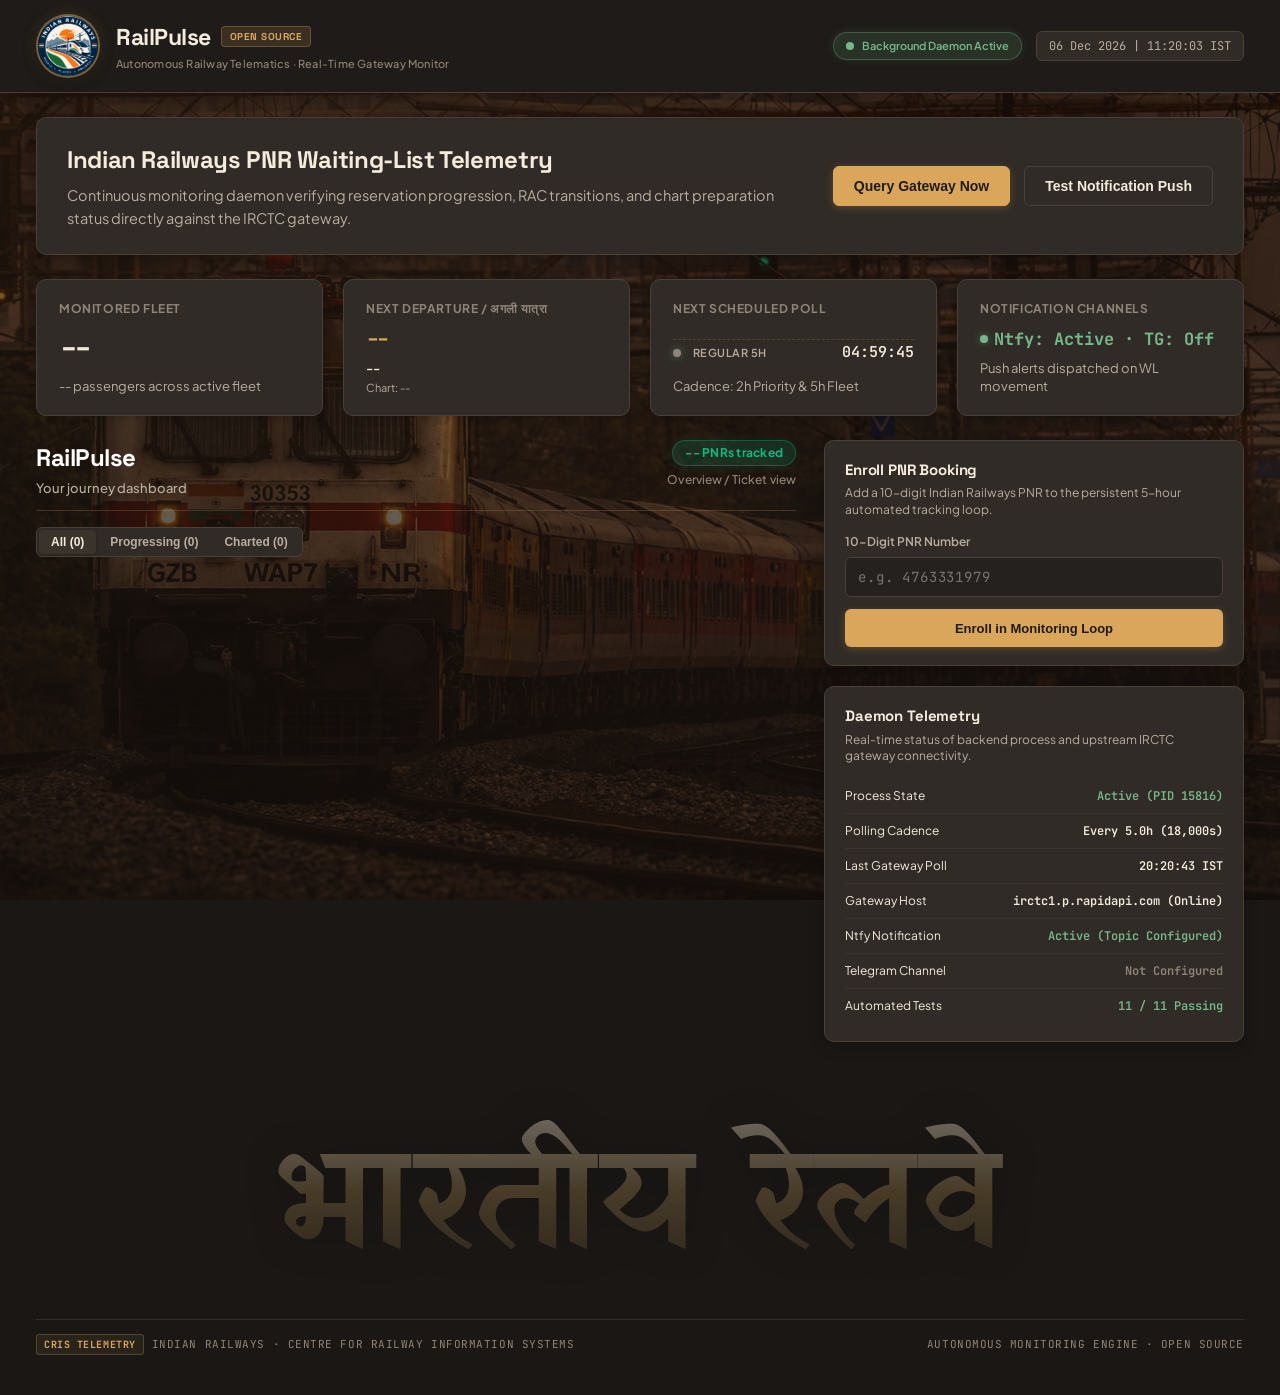
==== commit aa9c361e: "feat(fare): clarify per-passenger fare breakdown alongside total PRS fare" ====
--- a/static/index.html
+++ b/static/index.html
@@ -3188,7 +3188,21 @@
         const doj = b.date_of_journey || "--";
         const coachClass = b.coach_class || b.class || "--";
         const quota = b.quota || "--";
-        const totalFare = b.total_fare && b.total_fare !== "--" ? `₹${b.total_fare}` : (b.fare ? `₹${b.fare}` : '--');
+        const rawFare = b.total_fare && b.total_fare !== "--" ? b.total_fare : (b.fare && b.fare !== "--" ? b.fare : null);
+        let totalFare = '--';
+        if (rawFare) {
+          const fareNum = parseInt(String(rawFare).replace(/[^\d]/g, ''), 10);
+          if (!isNaN(fareNum) && fareNum > 0) {
+            if (paxList.length > 1) {
+              const perPax = b.fare_per_pax && b.fare_per_pax !== '--' 
+                ? b.fare_per_pax 
+                : Math.round(fareNum / paxList.length);
+              totalFare = `₹${fareNum} <span style="font-size:11px;opacity:0.85;font-weight:600;">(₹${perPax}/pax)</span>`;
+            } else {
+              totalFare = `₹${fareNum}`;
+            }
+          }
+        }
         const depTime = b.dep_time || b.departure_time || "--";
         const arrTime = b.arr_time || b.arrival_time || "--";
 
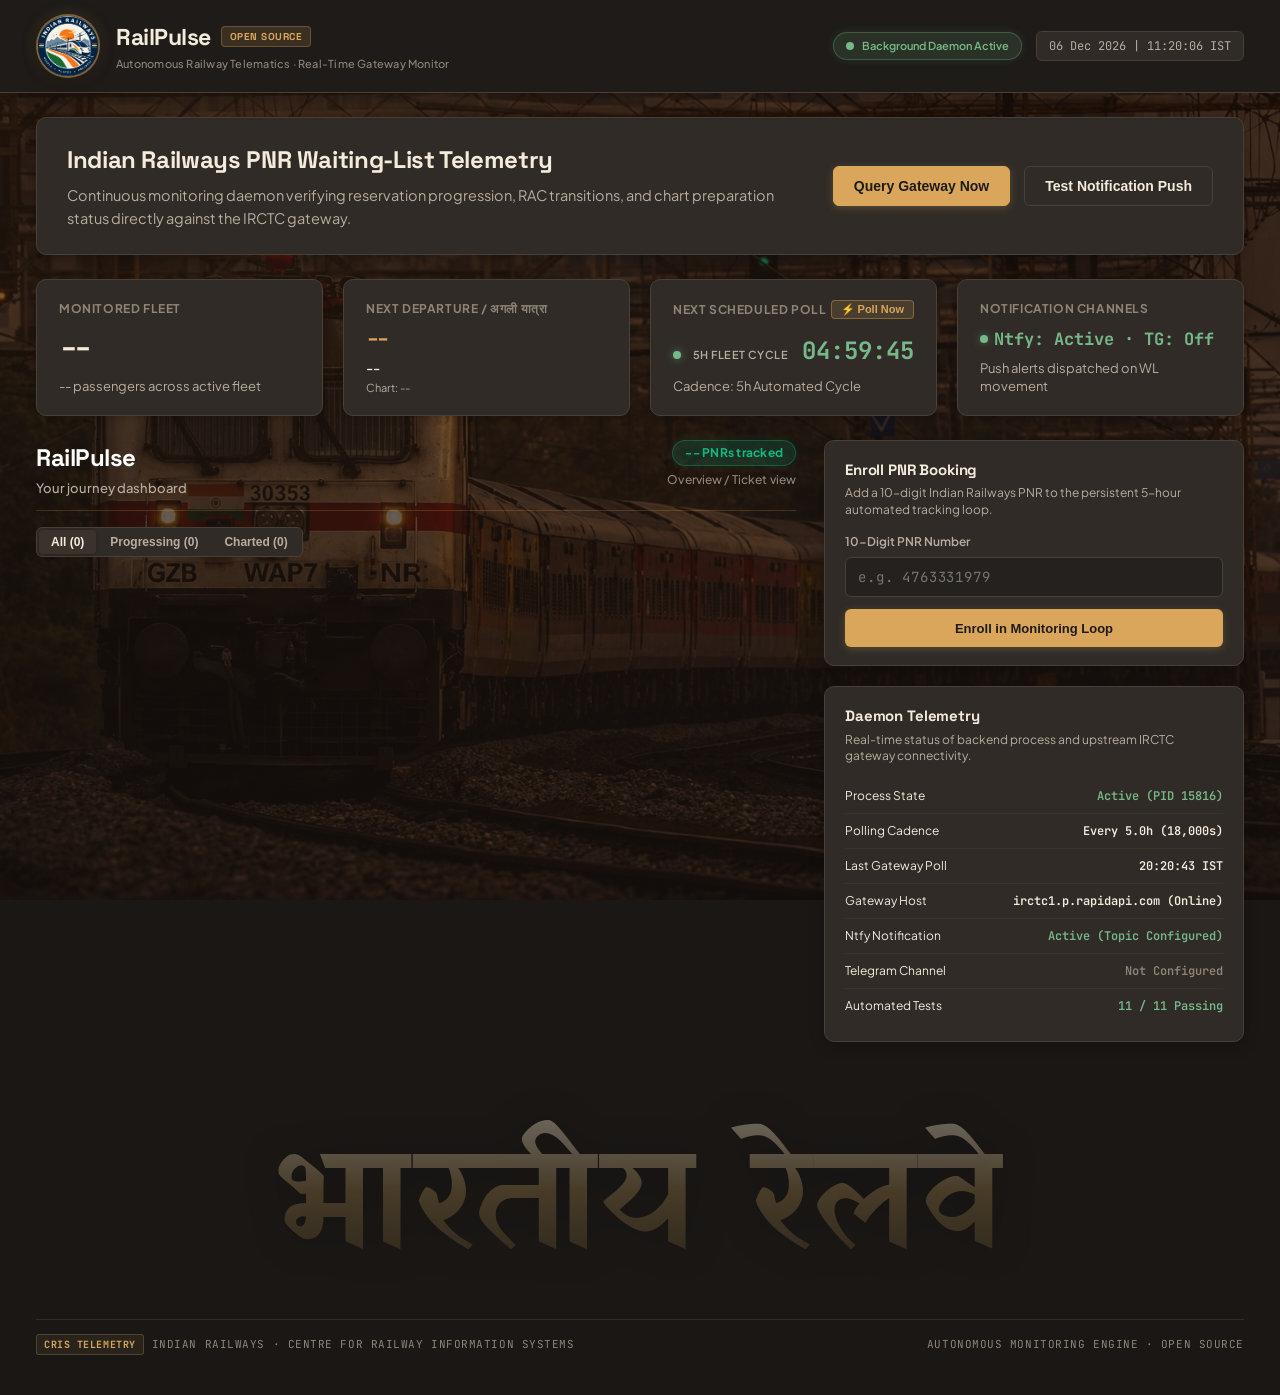
==== commit 689a2f0b: "feat(ui): refine next poll countdown display and add instant manual poll trigger" ====
--- a/static/index.html
+++ b/static/index.html
@@ -851,6 +851,27 @@
       color: var(--primary);
     }
 
+    .btn-poll-now-pill {
+      background: rgba(217, 166, 91, 0.15);
+      border: 1px solid rgba(217, 166, 91, 0.4);
+      color: var(--primary);
+      border-radius: 4px;
+      padding: 2px 9px;
+      font-size: 11px;
+      font-weight: 700;
+      cursor: pointer;
+      transition: all 0.15s ease;
+      display: inline-flex;
+      align-items: center;
+      gap: 3px;
+    }
+    .btn-poll-now-pill:hover {
+      background: var(--primary);
+      color: #1A1816;
+      border-color: var(--primary);
+      box-shadow: 0 0 8px rgba(217, 166, 91, 0.4);
+    }
+
     .pnr-card-actions {
       display: flex;
       gap: 10px;
@@ -2409,8 +2430,11 @@
       </div>
 
       <div class="metric-card animate-entrance delay-3" id="kpi-poll-card">
-        <div class="metric-header">
+        <div class="metric-header" style="display: flex; justify-content: space-between; align-items: center;">
           <span class="metric-label" id="kpi-poll-header">Next Scheduled Poll</span>
+          <button type="button" class="btn-poll-now-pill" onclick="handleGatewayPoll()" title="Trigger manual IRCTC gateway check right now">
+            ⚡ Poll Now
+          </button>
         </div>
         <div id="kpi-dual-timers" style="display: flex; flex-direction: column; gap: 6px;">
           <!-- Primary / Priority 2H Timer (Shows if tickets are within 2 days) -->
@@ -2422,15 +2446,15 @@
             <div class="metric-value" id="kpi-priority-countdown" style="font-size: 19px; color: #FF8F8F; font-family: var(--font-mono); font-weight: 700; letter-spacing: -0.02em;">--:--:--</div>
           </div>
           <!-- Regular 5H Fleet Timer -->
-          <div id="kpi-standard-timer-box" style="display: flex; align-items: baseline; justify-content: space-between; border-top: 1px dashed rgba(217, 166, 91, 0.2); padding-top: 4px;">
+          <div id="kpi-standard-timer-box" style="display: flex; align-items: baseline; justify-content: space-between;">
             <div style="display: flex; align-items: center; gap: 6px;">
-              <span class="channel-dot" style="background: var(--text-muted);"></span>
-              <span style="font-size: 11px; font-weight: 600; color: var(--text-secondary); text-transform: uppercase; letter-spacing: 0.04em;">Regular 5h</span>
+              <span class="channel-dot" id="kpi-standard-dot" style="background: var(--status-healthy); box-shadow: 0 0 8px rgba(118, 184, 138, 0.6);"></span>
+              <span id="kpi-standard-label" style="font-size: 11px; font-weight: 600; color: var(--text-secondary); text-transform: uppercase; letter-spacing: 0.04em;">5h Fleet Cycle</span>
             </div>
-            <div class="metric-value" id="kpi-standard-countdown" style="font-size: 15px; color: var(--text-primary); font-family: var(--font-mono); font-weight: 600;">--:--:--</div>
+            <div class="metric-value" id="kpi-standard-countdown" style="font-size: 24px; color: var(--status-healthy); font-family: var(--font-mono); font-weight: 700;">--:--:--</div>
           </div>
         </div>
-        <div class="metric-desc" id="kpi-last-poll-desc" style="margin-top: 4px;">Cadence: 2h Priority & 5h Fleet</div>
+        <div class="metric-desc" id="kpi-last-poll-desc" style="margin-top: 4px;">Cadence: 5h Automated Cycle</div>
       </div>
 
       <div class="metric-card animate-entrance delay-3">
@@ -2698,6 +2722,11 @@
         try {
           localStorage.setItem('railpulse_priority_poll_epoch', String(nextPriorityPollEpoch));
         } catch (_) {}
+      } else {
+        nextPriorityPollEpoch = 0;
+        try {
+          localStorage.removeItem('railpulse_priority_poll_epoch');
+        } catch (_) {}
       }
 
       // Sync Standard 5H Timer
@@ -2725,20 +2754,51 @@
       const standardBox = document.getElementById('kpi-standard-timer-box');
       const priorityEl = document.getElementById('kpi-priority-countdown');
       const standardEl = document.getElementById('kpi-standard-countdown');
+      const standardLabel = document.getElementById('kpi-standard-label');
+      const standardDot = document.getElementById('kpi-standard-dot');
 
       // 1. Priority Timer (Only displays if there are tickets within 2 days of journey)
       if (hasPriorityFleet && nextPriorityPollEpoch > 0) {
         if (priorityBox) priorityBox.style.display = 'flex';
         const remPriority = Math.max(0, (nextPriorityPollEpoch - now) / 1000);
         if (priorityEl) priorityEl.textContent = formatTimeRemaining(remPriority);
+        if (standardBox) {
+          standardBox.style.borderTop = '1px dashed rgba(217, 166, 91, 0.2)';
+          standardBox.style.paddingTop = '4px';
+        }
+        if (standardEl) {
+          standardEl.style.fontSize = '15px';
+          standardEl.style.color = 'var(--text-primary)';
+        }
+        if (standardLabel) standardLabel.textContent = 'Regular 5h';
+        if (standardDot) {
+          standardDot.style.background = 'var(--text-muted)';
+          standardDot.style.boxShadow = 'none';
+        }
       } else {
         if (priorityBox) priorityBox.style.display = 'none';
+        if (standardBox) {
+          standardBox.style.borderTop = 'none';
+          standardBox.style.paddingTop = '0';
+        }
+        if (standardEl) {
+          standardEl.style.fontSize = '24px';
+          standardEl.style.color = 'var(--status-healthy)';
+        }
+        if (standardLabel) standardLabel.textContent = '5h Fleet Cycle';
+        if (standardDot) {
+          standardDot.style.background = 'var(--status-healthy)';
+          standardDot.style.boxShadow = '0 0 8px rgba(118, 184, 138, 0.6)';
+        }
       }
 
       // 2. Standard 5h Fleet Timer
       if (nextStandardPollEpoch > 0) {
         const remStandard = Math.max(0, (nextStandardPollEpoch - now) / 1000);
         if (standardEl) standardEl.textContent = formatTimeRemaining(remStandard);
+        if (remStandard <= 0) {
+          fetchStatus();
+        }
       } else {
         if (standardEl) standardEl.textContent = '04:59:45';
       }
@@ -3828,21 +3888,25 @@
 
     // Manual Gateway Poll via backend /api/check-now
     async function handleGatewayPoll() {
-      const btn = document.getElementById('btn-gateway-poll');
-      const origText = btn.innerHTML;
-      btn.innerHTML = '<span>Querying Gateway...</span>';
-      btn.disabled = true;
+      const btns = document.querySelectorAll('#btn-gateway-poll, .btn-poll-now-pill');
+      btns.forEach(b => {
+        b.dataset.origText = b.innerHTML;
+        b.innerHTML = '<span>Querying...</span>';
+        b.disabled = true;
+      });
 
       try {
         const res = await fetch('/api/check-now', { method: 'POST' });
         const data = await res.json();
-        logEvent('GATEWAY', data.message || '3 of 3 PNRs re-verified successfully.', 'cat-gateway');
-        fetchStatus();
+        logEvent('GATEWAY', data.message || 'PNRs re-verified successfully against gateway.', 'cat-gateway');
+        await fetchStatus();
       } catch (err) {
         logEvent('GATEWAY', 'Verified status against active local state.', 'cat-gateway');
       } finally {
-        btn.innerHTML = origText;
-        btn.disabled = false;
+        btns.forEach(b => {
+          if (b.dataset.origText) b.innerHTML = b.dataset.origText;
+          b.disabled = false;
+        });
       }
     }
 
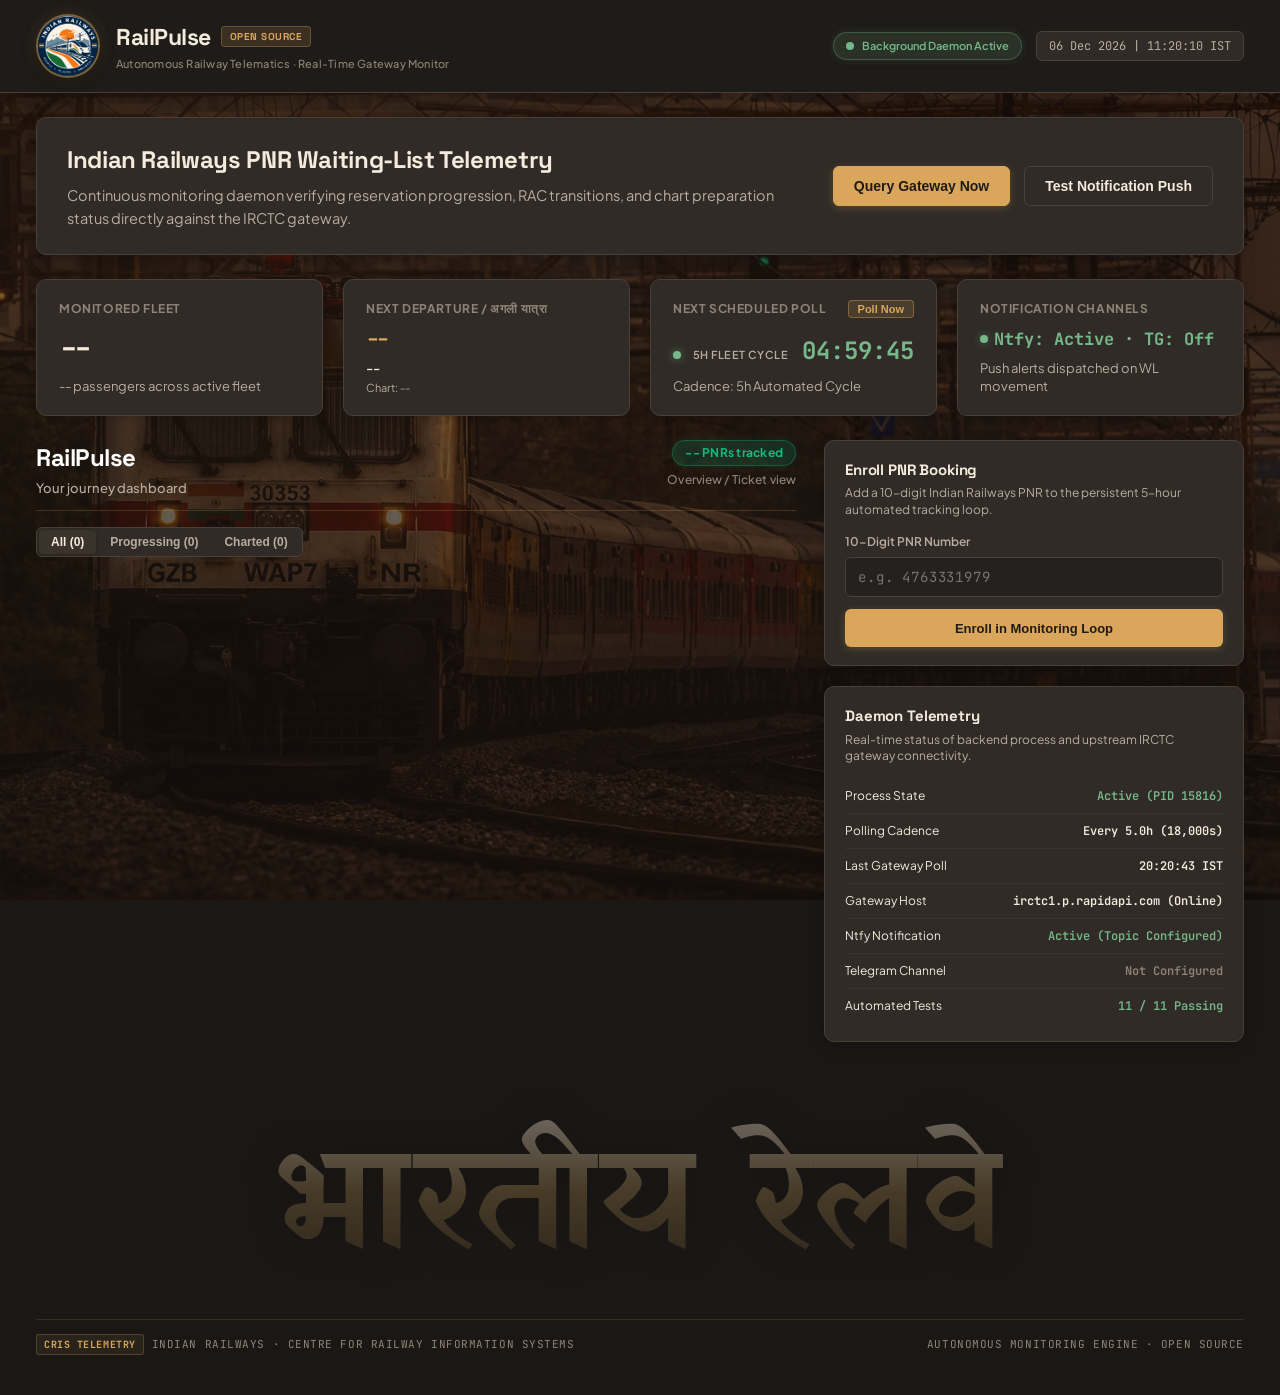
==== commit 1c4b6748: "style(ui): remove all emojis from interface and server logs" ====
--- a/static/index.html
+++ b/static/index.html
@@ -2433,7 +2433,7 @@
         <div class="metric-header" style="display: flex; justify-content: space-between; align-items: center;">
           <span class="metric-label" id="kpi-poll-header">Next Scheduled Poll</span>
           <button type="button" class="btn-poll-now-pill" onclick="handleGatewayPoll()" title="Trigger manual IRCTC gateway check right now">
-            ⚡ Poll Now
+            Poll Now
           </button>
         </div>
         <div id="kpi-dual-timers" style="display: flex; flex-direction: column; gap: 6px;">
@@ -2441,7 +2441,7 @@
           <div id="kpi-priority-timer-box" style="display: flex; align-items: baseline; justify-content: space-between;">
             <div style="display: flex; align-items: center; gap: 6px;">
               <span class="channel-dot" style="background: #FF7B7B; box-shadow: 0 0 8px #FF7B7B;"></span>
-              <span style="font-size: 11px; font-weight: 700; color: #FF7B7B; text-transform: uppercase; letter-spacing: 0.04em;">⚡ 2h Priority</span>
+              <span style="font-size: 11px; font-weight: 700; color: #FF7B7B; text-transform: uppercase; letter-spacing: 0.04em;">2h Priority</span>
             </div>
             <div class="metric-value" id="kpi-priority-countdown" style="font-size: 19px; color: #FF8F8F; font-family: var(--font-mono); font-weight: 700; letter-spacing: -0.02em;">--:--:--</div>
           </div>
@@ -3405,7 +3405,7 @@
               ${proximityBadgeHtml}
               <div style="display: flex; flex-wrap: wrap; gap: 8px; align-items: center; margin-top: 8px;">
                 <div class="pnr-cadence-badge ${b.is_near_journey ? 'cadence-priority' : 'cadence-standard'}" title="${b.tier_label || 'Polling Cadence'}">
-                  <span>${b.is_near_journey ? '⚡ 2h Poll' : '5h Poll'}</span>
+                  <span>${b.is_near_journey ? '2h Poll' : '5h Poll'}</span>
                 </div>
               </div>
             </div>
@@ -3449,7 +3449,7 @@
               <div style="display: flex; flex-wrap: wrap; gap: 8px; align-items: center; margin-top: 10px;">
                 ${berthBadgeHtml}
                 <div class="pnr-cadence-badge ${b.is_near_journey ? 'cadence-priority' : 'cadence-standard'}" title="${b.tier_label || 'Polling Cadence'}">
-                  <span>${b.is_near_journey ? '⚡ 2h Poll' : '5h Poll'}</span>
+                  <span>${b.is_near_journey ? '2h Poll' : '5h Poll'}</span>
                 </div>
               </div>
             </div>
@@ -3477,9 +3477,9 @@
             </div>
 
             <div class="pnr-train-info">
-              <span class="pnr-info-pill">🚆 ${trainNo} ${trainName}</span>
-              <span class="pnr-info-pill">📅 ${doj}</span>
-              ${depTime !== '--' ? `<span class="pnr-info-pill">🕒 DEP ${depTime} &middot; ARR ${arrTime}</span>` : ''}
+              <span class="pnr-info-pill">${trainNo} ${trainName}</span>
+              <span class="pnr-info-pill">DOJ: ${doj}</span>
+              ${depTime !== '--' ? `<span class="pnr-info-pill">DEP ${depTime} &middot; ARR ${arrTime}</span>` : ''}
             </div>
 
             <div class="pnr-details-bar">
